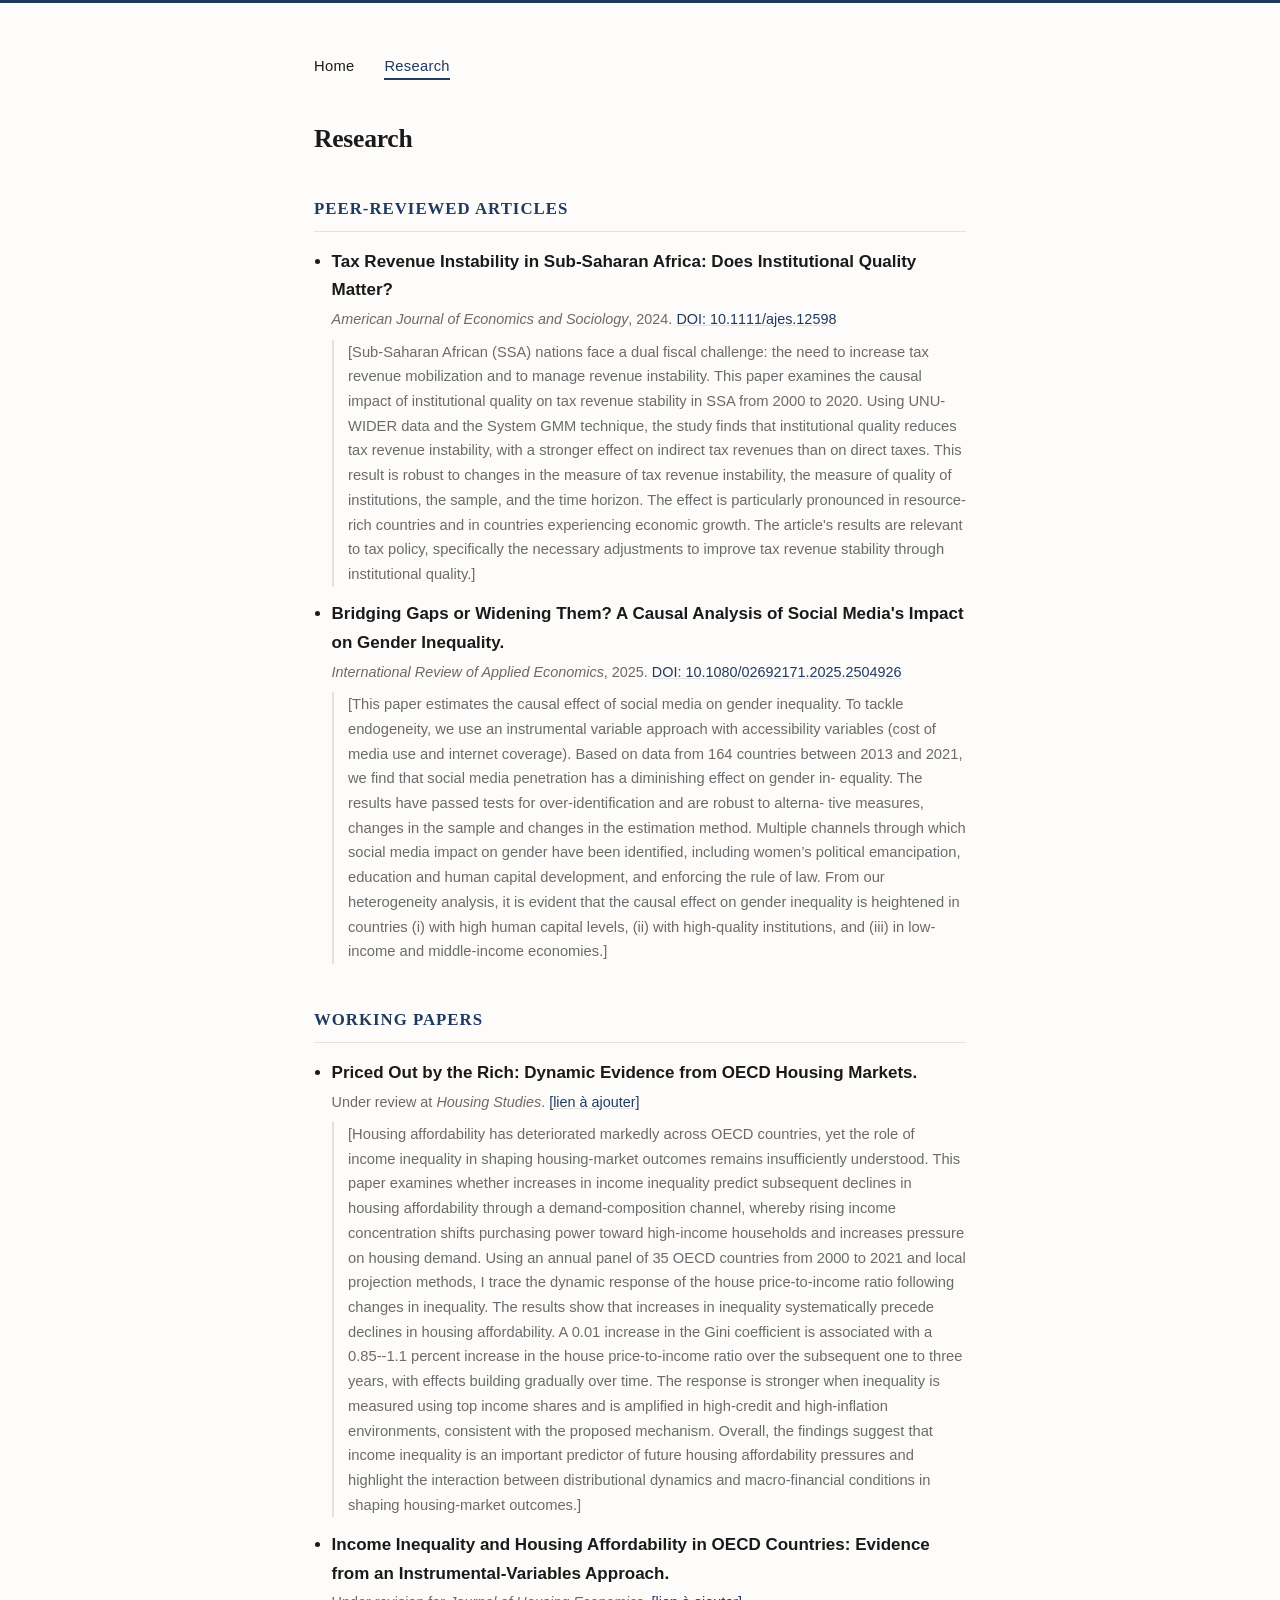
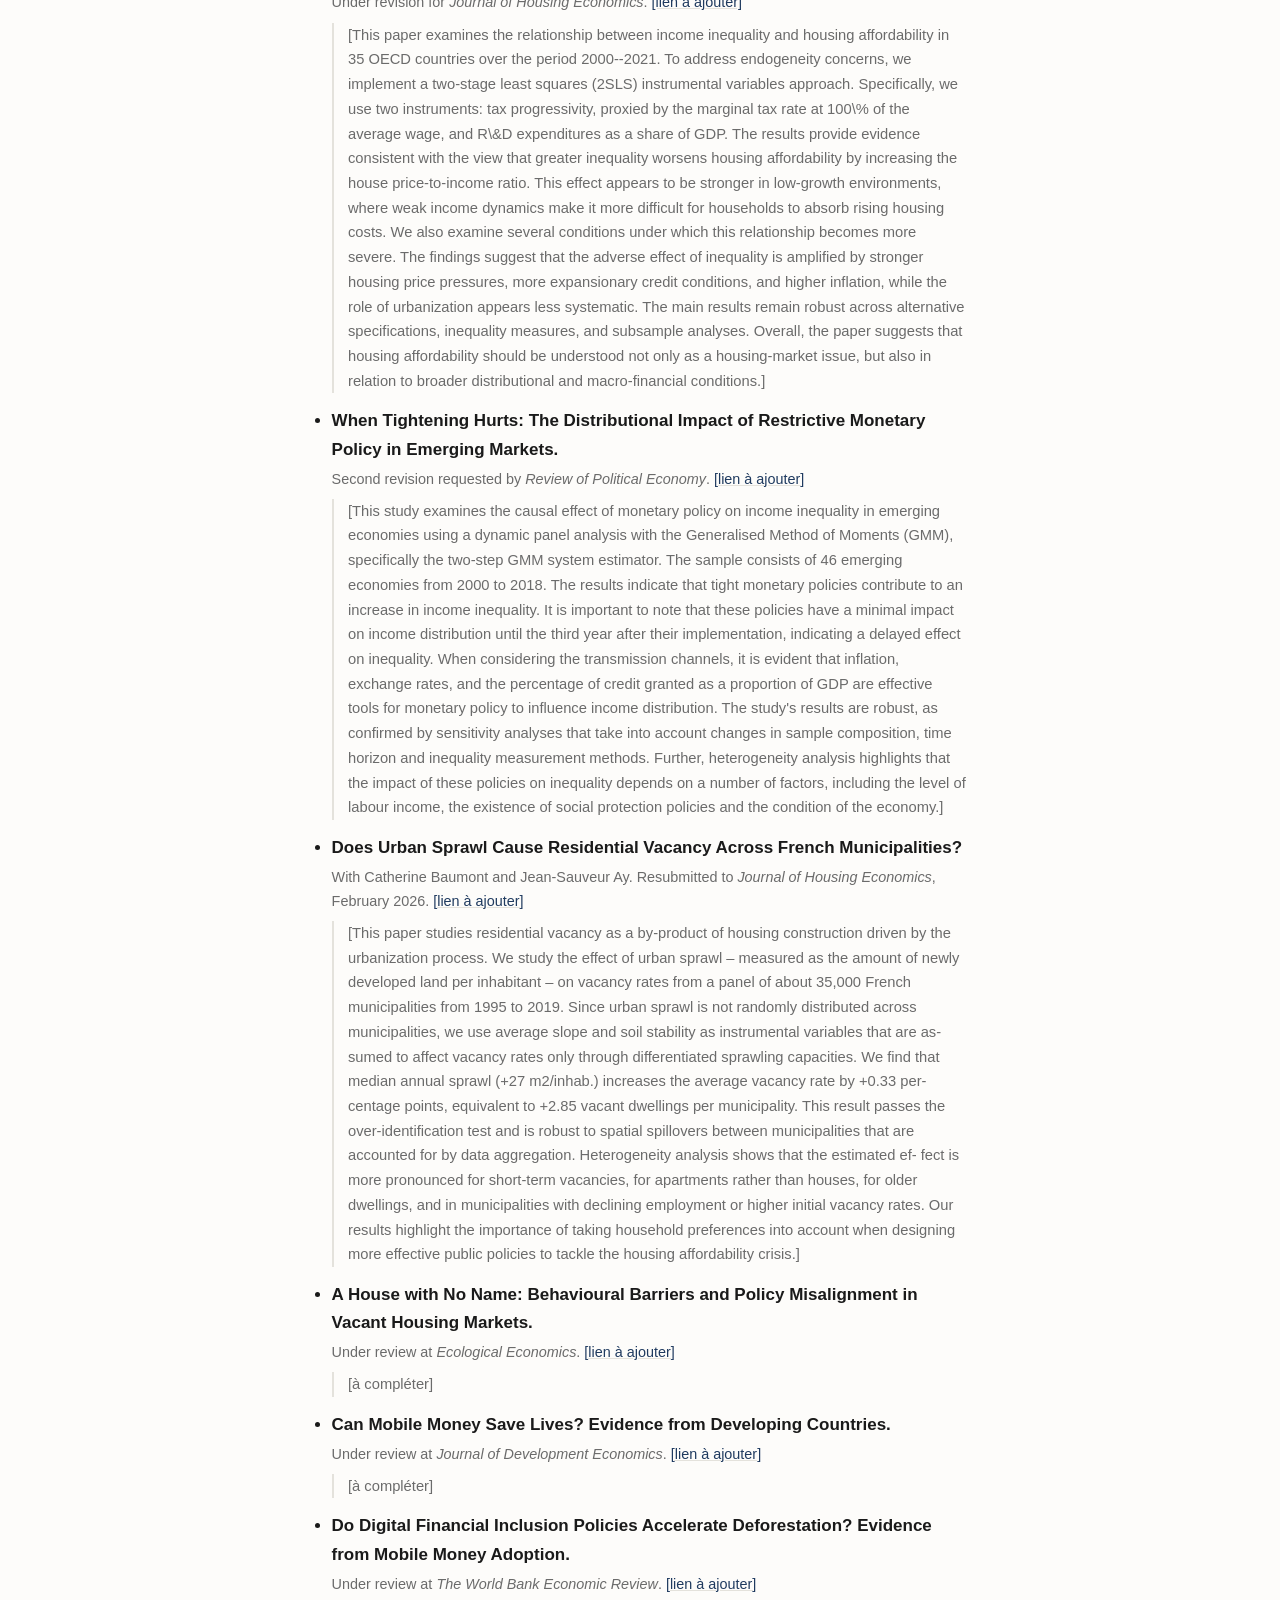
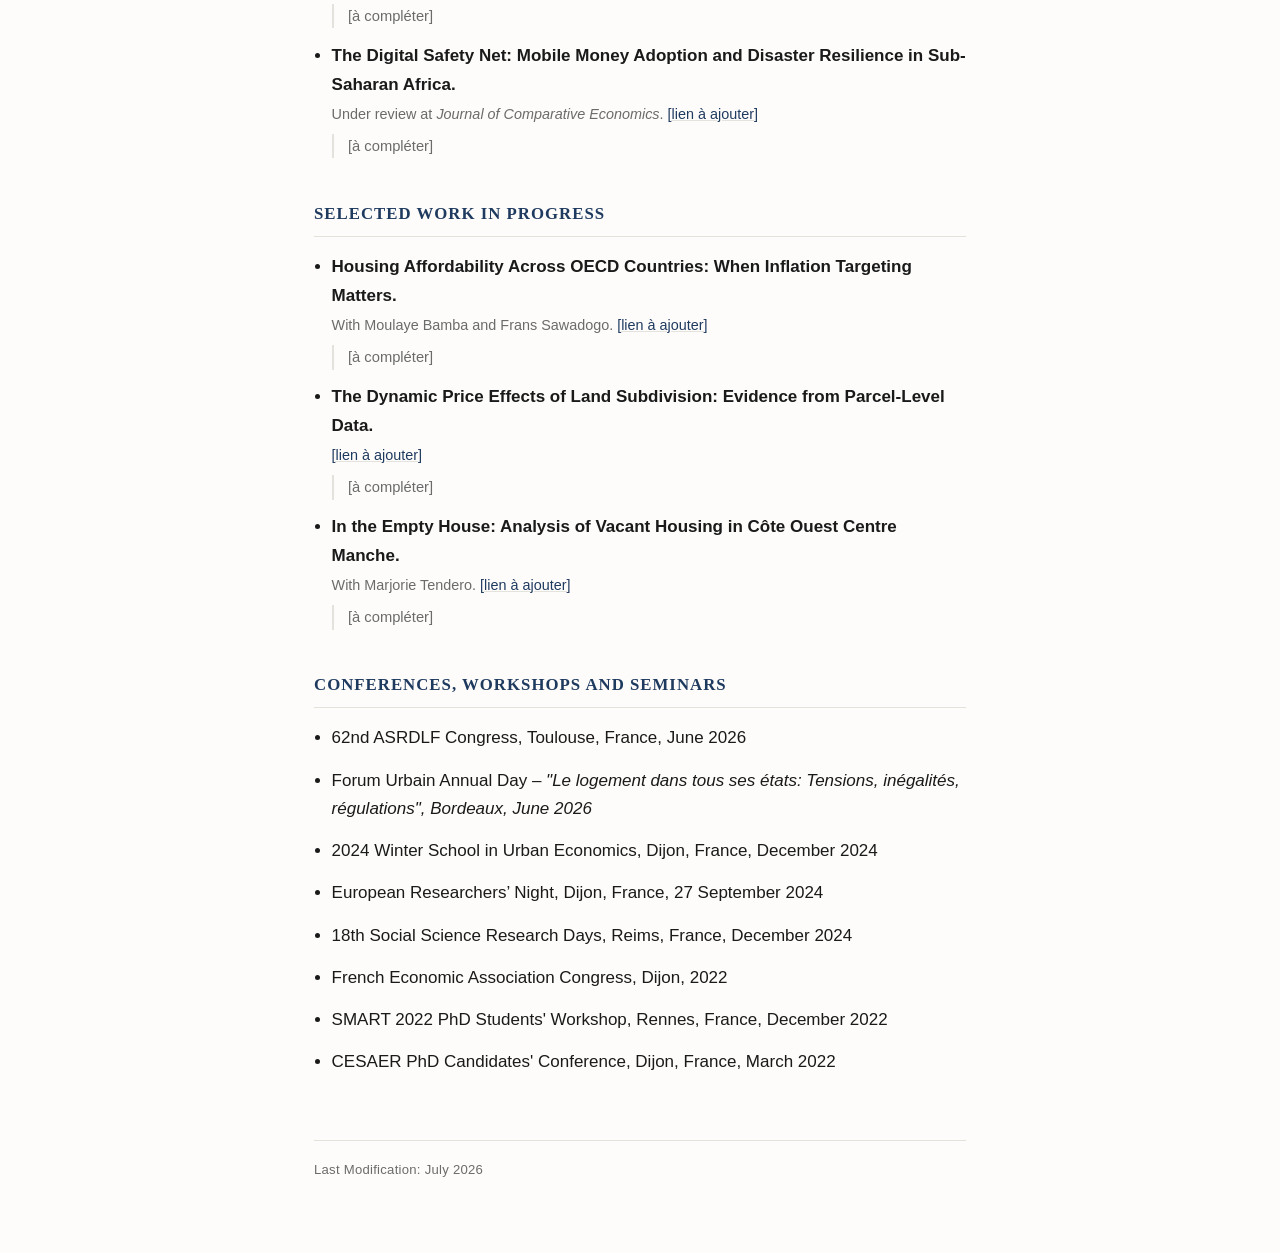
==== research.html @ dc5d6cda "Update research.html" ====
<!DOCTYPE html>
<html lang="en">
<head>
<meta charset="UTF-8">
<meta name="viewport" content="width=device-width, initial-scale=1.0">
<title>Research — Mahamoudou ZORE</title>
<link rel="stylesheet" href="styles.css">
</head>
<body>
<div class="wrap">

  <nav>
    <a href="index.html">Home</a>
    <a href="research.html" class="active">Research</a>
  </nav>

  <h1 style="font-size:1.6rem;">Research</h1>

  <h2>Peer-reviewed articles</h2>
  <ul>
    <li>
      <span class="entry-title">Tax Revenue Instability in Sub-Saharan Africa: Does Institutional Quality Matter?</span><br>
      <span class="entry-meta"><em>American Journal of Economics and Sociology</em>, 2024. <a href="https://doi.org/10.1111/ajes.12598">DOI: 10.1111/ajes.12598</a></span>
      <p class="abstract">[Sub-Saharan African (SSA) nations face a dual fiscal challenge: the need to increase tax revenue mobilization and to manage revenue instability. This paper examines the causal impact of institutional quality on tax revenue stability in SSA from 2000 to 2020. Using UNU-WIDER data and the System GMM technique, the study finds that institutional quality reduces tax revenue instability, with a stronger effect on indirect tax revenues than on direct taxes. This result is robust to changes in the measure of tax revenue instability, the measure of quality of institutions, the sample, and the time horizon. The effect is particularly pronounced in resource-rich countries and in countries experiencing economic growth. The article's results are relevant to tax policy, specifically the necessary adjustments to improve tax revenue stability through institutional quality.]</p>
    </li>
    <li>
      <span class="entry-title">Bridging Gaps or Widening Them? A Causal Analysis of Social Media's Impact on Gender Inequality.</span><br>
      <span class="entry-meta"><em>International Review of Applied Economics</em>, 2025. <a href="https://doi.org/10.1080/02692171.2025.2504926">DOI: 10.1080/02692171.2025.2504926</a></span>
      <p class="abstract">[This paper estimates the causal effect of social media on gender inequality. To tackle endogeneity, we use an instrumental variable approach with accessibility variables (cost of media use and internet coverage). Based on data from 164 countries between 2013 and 2021, we find that social media penetration has a diminishing effect on gender in- equality. The results have passed tests for over-identification and are robust to alterna- tive measures, changes in the sample and changes in the estimation method. Multiple channels through which social media impact on gender have been identified, including women’s political emancipation, education and human capital development, and enforcing the rule of law. From our heterogeneity analysis, it is evident that the causal effect on gender inequality is heightened in countries (i) with high human capital levels, (ii) with high-quality institutions, and (iii) in low-income and middle-income economies.]</p>
    </li>
  </ul>

  <h2>Working papers</h2>
  <ul>
    <li>
      <span class="entry-title">Priced Out by the Rich: Dynamic Evidence from OECD Housing Markets.</span>
      <span class="entry-meta">Under review at <em>Housing Studies</em>. <a href="#">[lien à ajouter]</a></span>
      <p class="abstract">[Housing affordability has deteriorated markedly across OECD countries, yet the role of income inequality in shaping housing-market outcomes remains insufficiently understood. This paper examines whether increases in income inequality predict subsequent declines in housing affordability through a demand-composition channel, whereby rising income concentration shifts purchasing power toward high-income households and increases pressure on housing demand. Using an annual panel of 35 OECD countries from 2000 to 2021 and local projection methods, I trace the dynamic response of the house price-to-income ratio following changes in inequality.
The results show that increases in inequality systematically precede declines in housing affordability. A 0.01 increase in the Gini coefficient is associated with a 0.85--1.1 percent increase in the house price-to-income ratio over the subsequent one to three years, with effects building gradually over time. The response is stronger when inequality is measured using top income shares and is amplified in high-credit and high-inflation environments, consistent with the proposed mechanism.
Overall, the findings suggest that income inequality is an important predictor of future housing affordability pressures and highlight the interaction between distributional dynamics and macro-financial conditions in shaping housing-market outcomes.]</p>
    </li>
    <li>
      <span class="entry-title">Income Inequality and Housing Affordability in OECD Countries: Evidence from an Instrumental-Variables Approach.</span>
      <span class="entry-meta">Under revision for <em>Journal of Housing Economics</em>. <a href="#">[lien à ajouter]</a></span>
      <p class="abstract">[This paper examines the relationship between income inequality and housing affordability in 35 OECD countries over the period 2000--2021. To address endogeneity concerns, we implement a two-stage least squares (2SLS) instrumental variables approach. Specifically, we use two instruments: tax progressivity, proxied by the marginal tax rate at 100\% of the average wage, and R\&D expenditures as a share of GDP. The results provide evidence consistent with the view that greater inequality worsens housing affordability by increasing the house price-to-income ratio. This effect appears to be stronger in low-growth environments, where weak income dynamics make it more difficult for households to absorb rising housing costs. We also examine several conditions under which this relationship becomes more severe. The findings suggest that the adverse effect of inequality is amplified by stronger housing price pressures, more expansionary credit conditions, and higher inflation, while the role of urbanization appears less systematic. The main results remain robust across alternative specifications, inequality measures, and subsample analyses. Overall, the paper suggests that housing affordability should be understood not only as a housing-market issue, but also in relation to broader distributional and macro-financial conditions.]</p>
    </li>
    <li>
      <span class="entry-title">When Tightening Hurts: The Distributional Impact of Restrictive Monetary Policy in Emerging Markets.</span>
      <span class="entry-meta">Second revision requested by <em>Review of Political Economy</em>. <a href="#">[lien à ajouter]</a></span>
      <p class="abstract">[This study examines the causal effect of monetary policy on income inequality in emerging economies using a dynamic panel analysis with the Generalised Method of Moments (GMM), specifically the two-step GMM system estimator. The sample consists of 46 emerging economies from 2000 to 2018. The results indicate that tight monetary policies contribute to an increase in income inequality. It is important to note that these policies have a minimal impact on income distribution until the third year after their implementation, indicating a delayed effect on inequality. When considering the transmission channels, it is evident that inflation, exchange rates, and the percentage of credit granted as a proportion of GDP are effective tools for monetary policy to influence income distribution. The study's results are robust, as confirmed by sensitivity analyses that take into account changes in sample composition, time horizon and inequality measurement methods. Further, heterogeneity analysis highlights that the impact of these policies on inequality depends on a number of factors, including the level of labour income, the existence of social protection policies and the condition of the economy.]</p>
    </li>
    <li>
      <span class="entry-title">Does Urban Sprawl Cause Residential Vacancy Across French Municipalities?</span>
      <span class="entry-meta">With Catherine Baumont and Jean-Sauveur Ay. Resubmitted to <em>Journal of Housing Economics</em>, February 2026. <a href="#">[lien à ajouter]</a></span>
      <p class="abstract">[This paper studies residential vacancy as a by-product of housing construction driven by
the urbanization process. We study the effect of urban sprawl – measured as the amount of
newly developed land per inhabitant – on vacancy rates from a panel of about 35,000 French
municipalities from 1995 to 2019. Since urban sprawl is not randomly distributed across
municipalities, we use average slope and soil stability as instrumental variables that are as-
sumed to affect vacancy rates only through differentiated sprawling capacities. We find that
median annual sprawl (+27 m2/inhab.) increases the average vacancy rate by +0.33 per-
centage points, equivalent to +2.85 vacant dwellings per municipality. This result passes
the over-identification test and is robust to spatial spillovers between municipalities that
are accounted for by data aggregation. Heterogeneity analysis shows that the estimated ef-
fect is more pronounced for short-term vacancies, for apartments rather than houses, for
older dwellings, and in municipalities with declining employment or higher initial vacancy
rates. Our results highlight the importance of taking household preferences into account
when designing more effective public policies to tackle the housing affordability crisis.]</p>
    </li>
    <li>
      <span class="entry-title">A House with No Name: Behavioural Barriers and Policy Misalignment in Vacant Housing Markets.</span>
      <span class="entry-meta">Under review at <em>Ecological Economics</em>. <a href="#">[lien à ajouter]</a></span>
      <p class="abstract">[à compléter]</p>
    </li>
    <li>
      <span class="entry-title">Can Mobile Money Save Lives? Evidence from Developing Countries.</span>
      <span class="entry-meta">Under review at <em>Journal of Development Economics</em>. <a href="#">[lien à ajouter]</a></span>
      <p class="abstract">[à compléter]</p>
    </li>
    <li>
      <span class="entry-title">Do Digital Financial Inclusion Policies Accelerate Deforestation? Evidence from Mobile Money Adoption.</span>
      <span class="entry-meta">Under review at <em>The World Bank Economic Review</em>. <a href="#">[lien à ajouter]</a></span>
      <p class="abstract">[à compléter]</p>
    </li>
    <li>
      <span class="entry-title">The Digital Safety Net: Mobile Money Adoption and Disaster Resilience in Sub-Saharan Africa.</span>
      <span class="entry-meta">Under review at <em>Journal of Comparative Economics</em>. <a href="#">[lien à ajouter]</a></span>
      <p class="abstract">[à compléter]</p>
    </li>
  </ul>

  <h2>Selected work in progress</h2>
  <ul>
    <li>
      <span class="entry-title">Housing Affordability Across OECD Countries: When Inflation Targeting Matters.</span>
      <span class="entry-meta">With Moulaye Bamba and Frans Sawadogo. <a href="#">[lien à ajouter]</a></span>
      <p class="abstract">[à compléter]</p>
    </li>
    <li>
      <span class="entry-title">The Dynamic Price Effects of Land Subdivision: Evidence from Parcel-Level Data.</span>
      <span class="entry-meta"><a href="#">[lien à ajouter]</a></span>
      <p class="abstract">[à compléter]</p>
    </li>
    <li>
      <span class="entry-title">In the Empty House: Analysis of Vacant Housing in Côte Ouest Centre Manche.</span>
      <span class="entry-meta">With Marjorie Tendero. <a href="#">[lien à ajouter]</a></span>
      <p class="abstract">[à compléter]</p>
    </li>
  </ul>

  <h2>Conferences, Workshops and Seminars</h2>
  <ul>
    <li>62nd ASRDLF Congress, Toulouse, France, June 2026</li>
    <li>Forum Urbain Annual Day – <em>"Le logement dans tous ses états: Tensions, inégalités, régulations", Bordeaux, June 2026</em></li>
    <li>2024 Winter School in Urban Economics, Dijon, France, December 2024</li>
 <li>European Researchers’ Night, Dijon, France, 27 September 2024</li>
    <li>18th Social Science Research Days, Reims, France, December 2024</li>
    <li>French Economic Association Congress, Dijon, 2022</li>
    <li>SMART 2022 PhD Students' Workshop, Rennes, France, December 2022</li>
    <li>CESAER PhD Candidates' Conference, Dijon, France, March 2022</li>
  </ul>

  <footer>Last Modification: July 2026</footer>

</div>
</body>
</html>
---- styles.css ----
:root {
  --ink: #1a1a1a;
  --muted: #6b6b6b;
  --accent: #1f3a5f;
  --accent-soft: #4a6a8f;
  --rule: #e4e2dc;
  --bg: #fdfcfa;
  --max: 700px;
}

* { box-sizing: border-box; }

html { -webkit-text-size-adjust: 100%; }

body {
  margin: 0;
  background: var(--bg);
  color: var(--ink);
  font-family: "Source Sans Pro", -apple-system, "Segoe UI", Helvetica, Arial, sans-serif;
  font-size: 17px;
  line-height: 1.68;
  border-top: 3px solid var(--accent);
}

.wrap {
  max-width: var(--max);
  margin: 0 auto;
  padding: 3.2rem 1.5rem 4.5rem;
}

h1, h2 {
  font-family: "Iowan Old Style", "Palatino Linotype", Palatino, Georgia, serif;
  font-weight: 600;
  letter-spacing: -0.01em;
  color: var(--ink);
}

h1 {
  font-size: 2.05rem;
  margin: 0 0 0.2rem;
  line-height: 1.15;
}

h2 {
  font-size: 1.05rem;
  text-transform: uppercase;
  letter-spacing: 0.06em;
  margin: 2.6rem 0 1rem;
  color: var(--accent);
  border-bottom: 1px solid var(--rule);
  padding-bottom: 0.5rem;
  font-weight: 600;
}

.role {
  color: var(--muted);
  margin: 0 0 1.7rem;
  font-size: 1.02rem;
  font-style: italic;
}

nav {
  margin-bottom: 2.8rem;
  font-size: 0.92rem;
  letter-spacing: 0.02em;
}

nav a {
  color: var(--ink);
  text-decoration: none;
  margin-right: 1.6rem;
  padding-bottom: 4px;
  border-bottom: 2px solid transparent;
  transition: border-color 0.15s ease, color 0.15s ease;
}

nav a:hover { color: var(--accent); }

nav a.active {
  border-bottom-color: var(--accent);
  color: var(--accent);
}

.profile-row {
  display: flex;
  gap: 1.9rem;
  align-items: flex-start;
  margin-bottom: 1.8rem;
  flex-wrap: wrap;
}

.profile-row img {
  width: 124px;
  height: 124px;
  object-fit: cover;
  border-radius: 4px;
  flex-shrink: 0;
  box-shadow: 0 1px 2px rgba(0,0,0,0.08);
}

.links {
  margin: 0.7rem 0 0;
  font-size: 0.93rem;
}

.links a {
  color: var(--accent);
  text-decoration: none;
  margin-right: 1.1rem;
  border-bottom: 1px solid transparent;
  transition: border-color 0.15s ease;
}

.links a:hover {
  border-bottom-color: var(--accent-soft);
}

p { margin: 1rem 0; }

ul { padding-left: 1.1rem; margin: 0.9rem 0; }
li { margin-bottom: 0.85rem; }

a {
  color: var(--accent);
  text-decoration-color: var(--rule);
}

a:hover { text-decoration-color: var(--accent); }

.entry-title { font-weight: 600; }

.entry-meta {
  color: var(--muted);
  font-size: 0.9rem;
  display: block;
  margin-top: 0.15rem;
}

.abstract {
  color: var(--muted);
  font-size: 0.92rem;
  margin: 0.5rem 0 0;
  padding-left: 0.9rem;
  border-left: 2px solid var(--rule);
}

footer {
  margin-top: 4rem;
  padding-top: 1.1rem;
  border-top: 1px solid var(--rule);
  color: var(--muted);
  font-size: 0.82rem;
  letter-spacing: 0.02em;
}

@media (max-width: 480px) {
  .profile-row { flex-direction: column; }
  h1 { font-size: 1.7rem; }
}
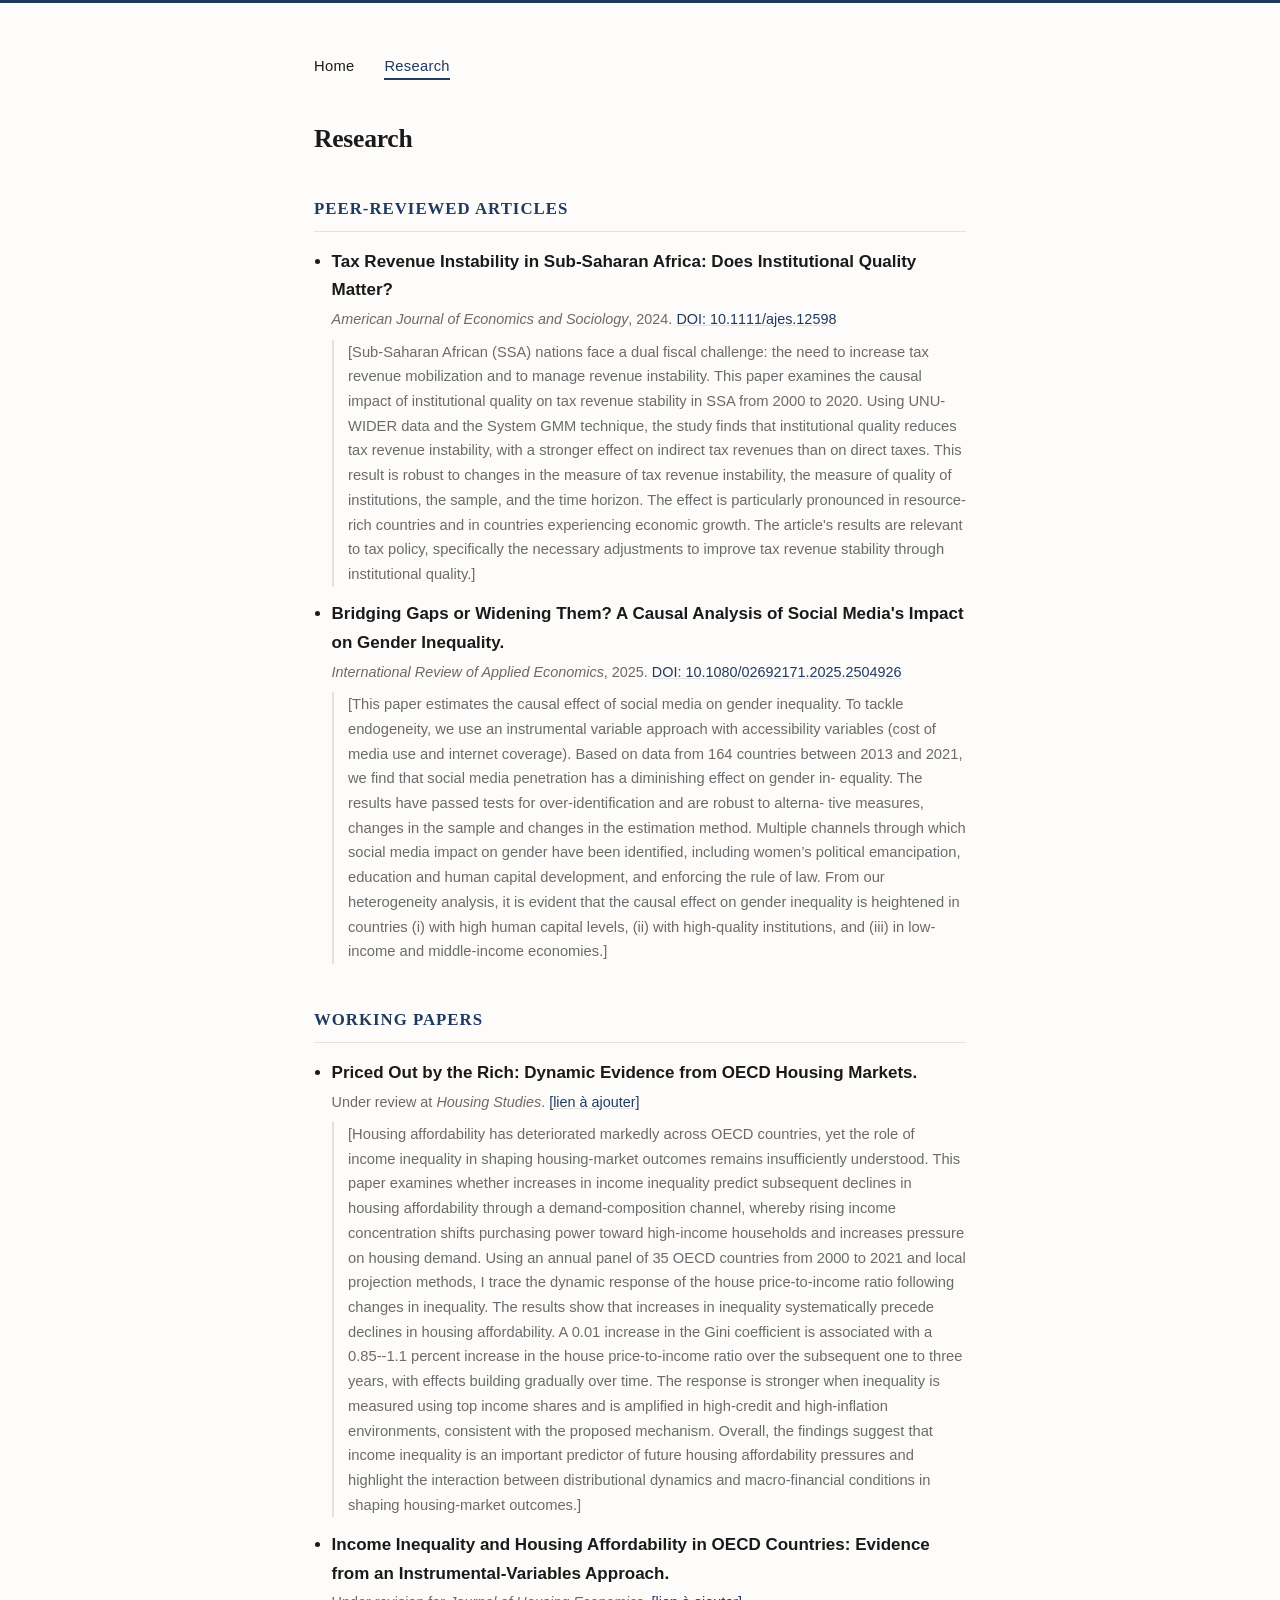
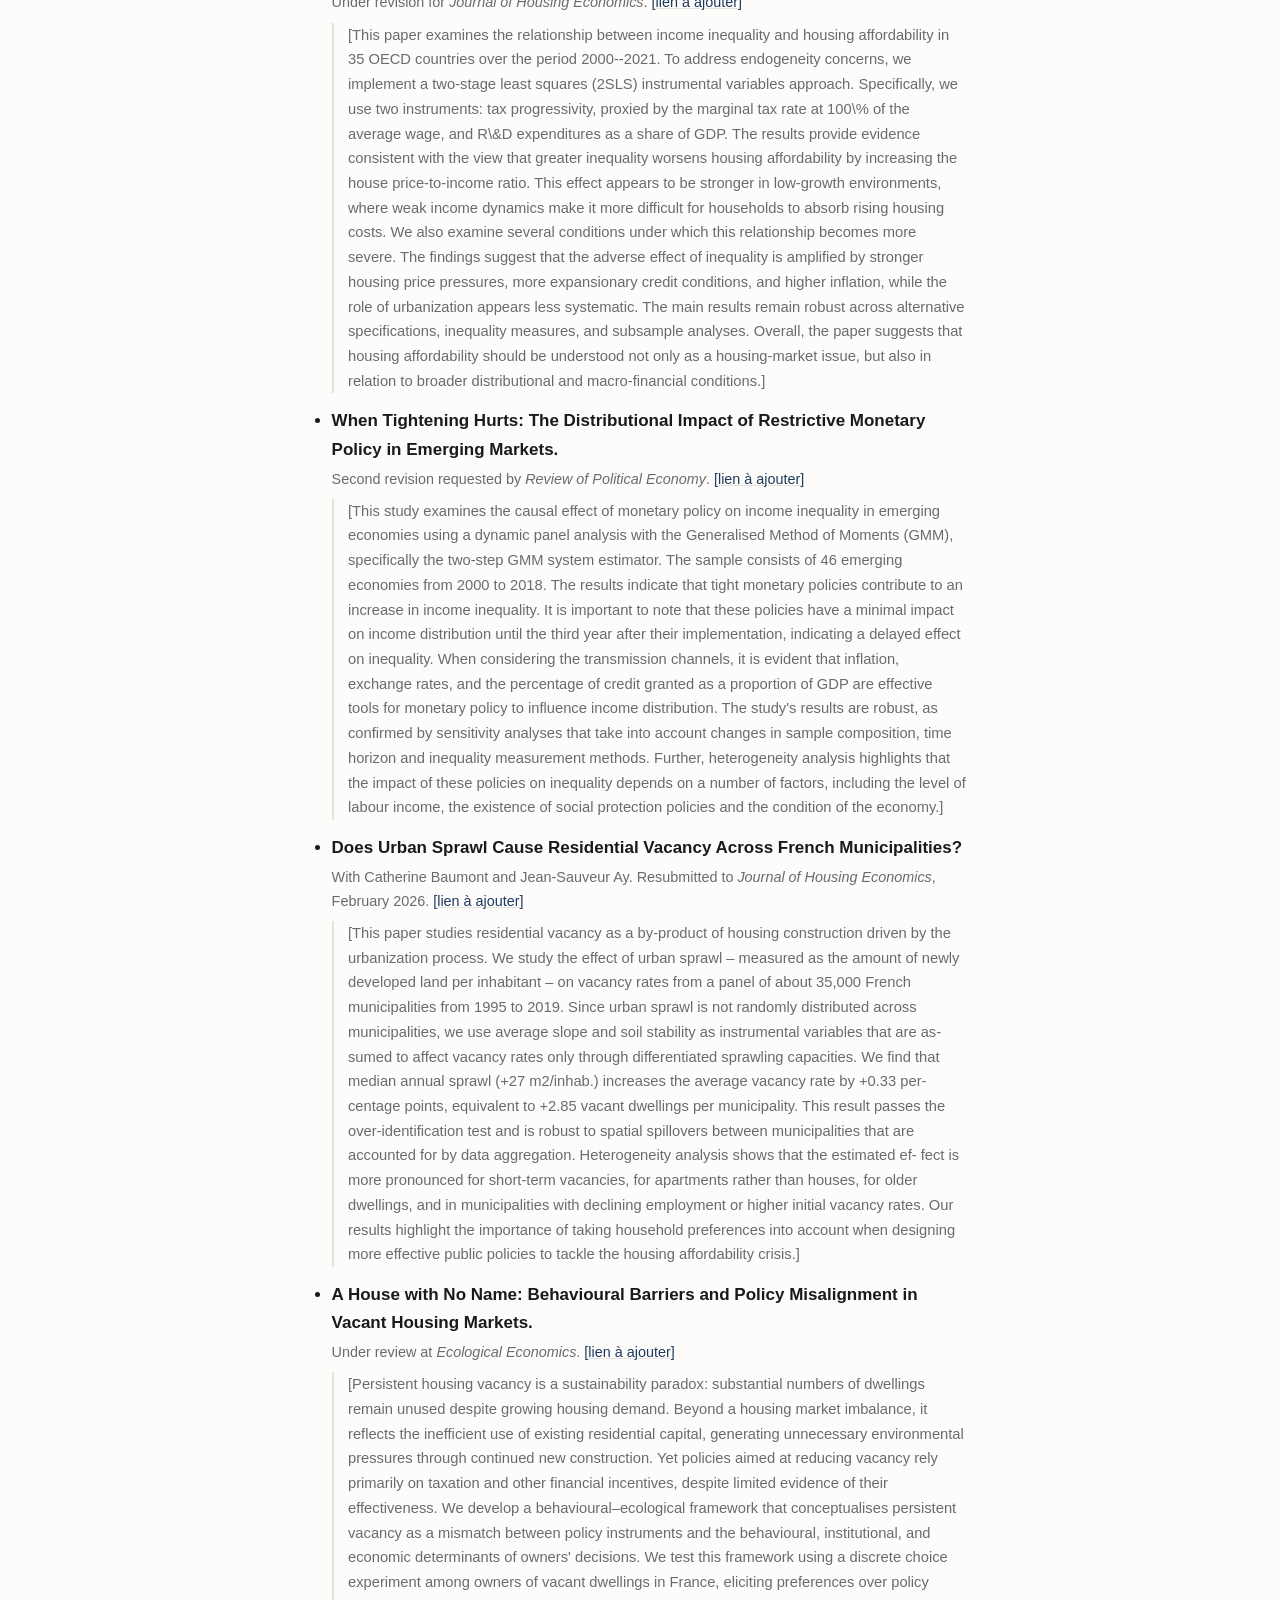
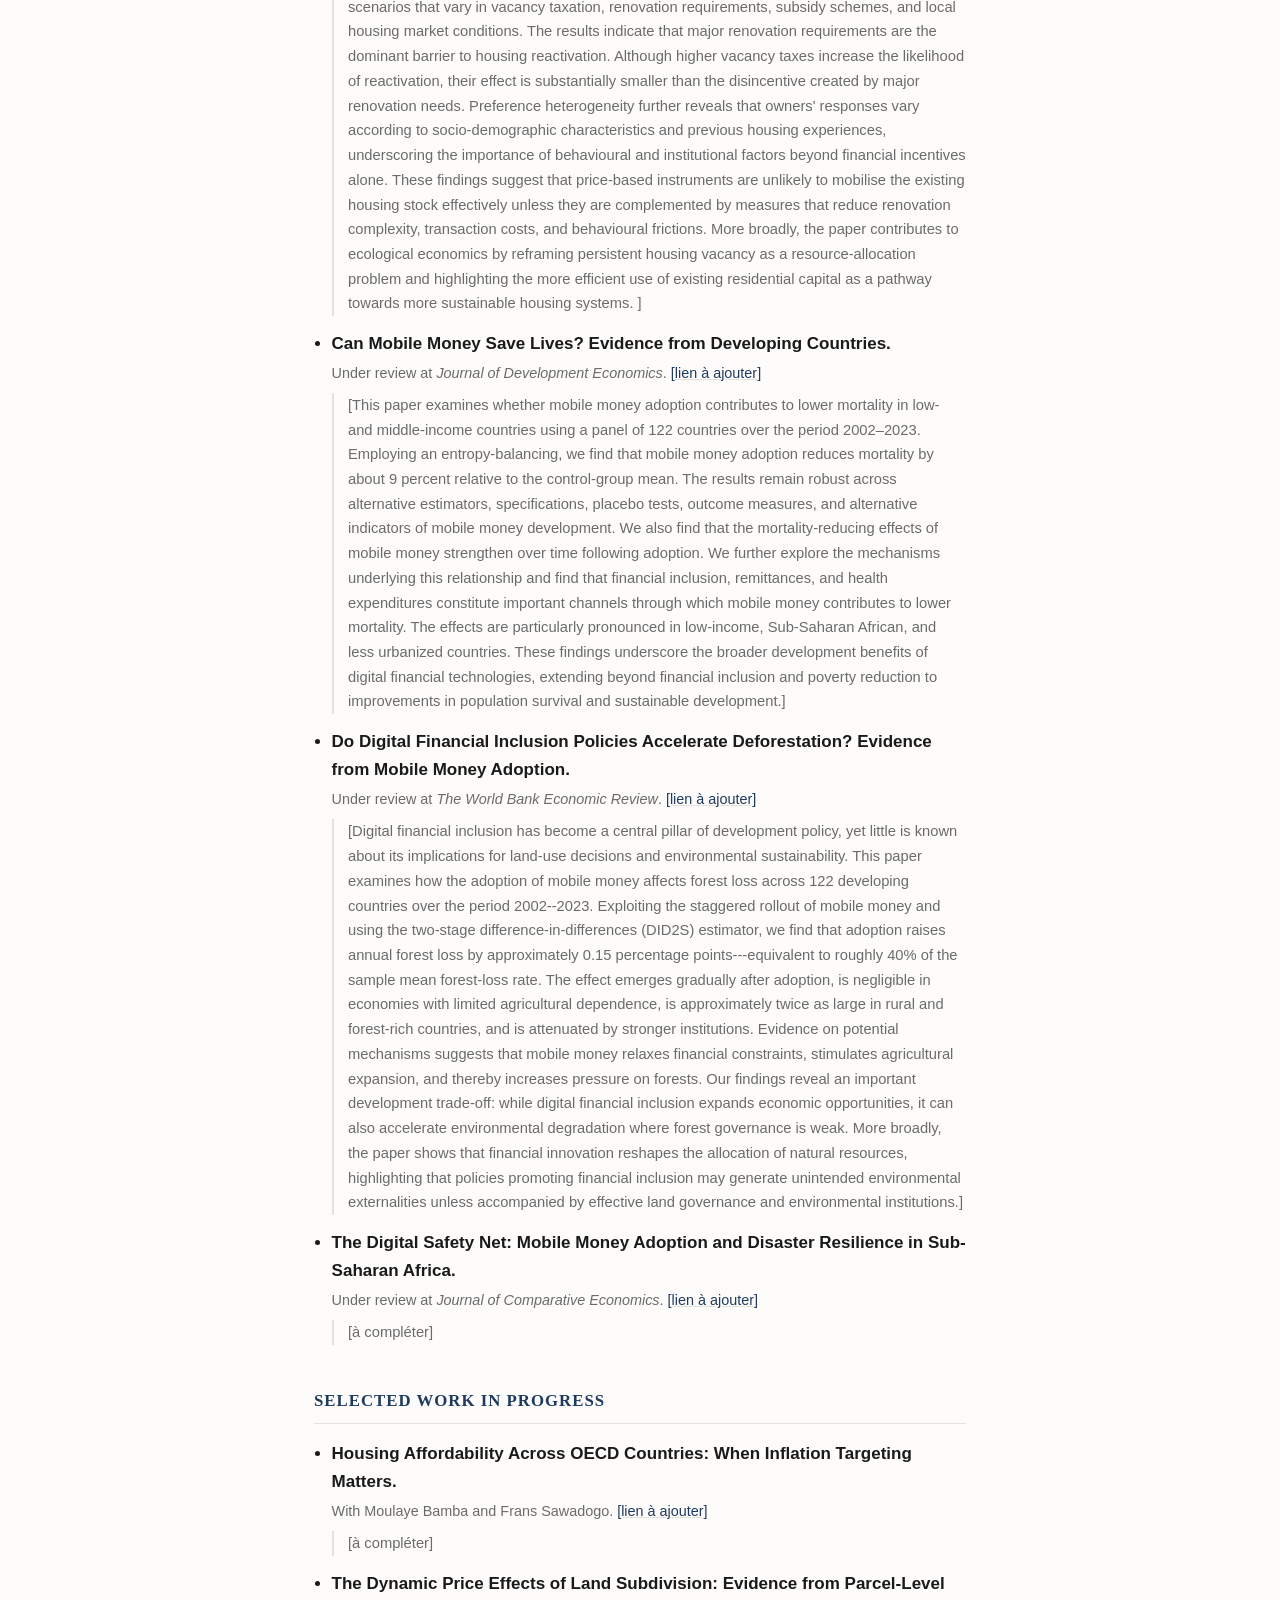
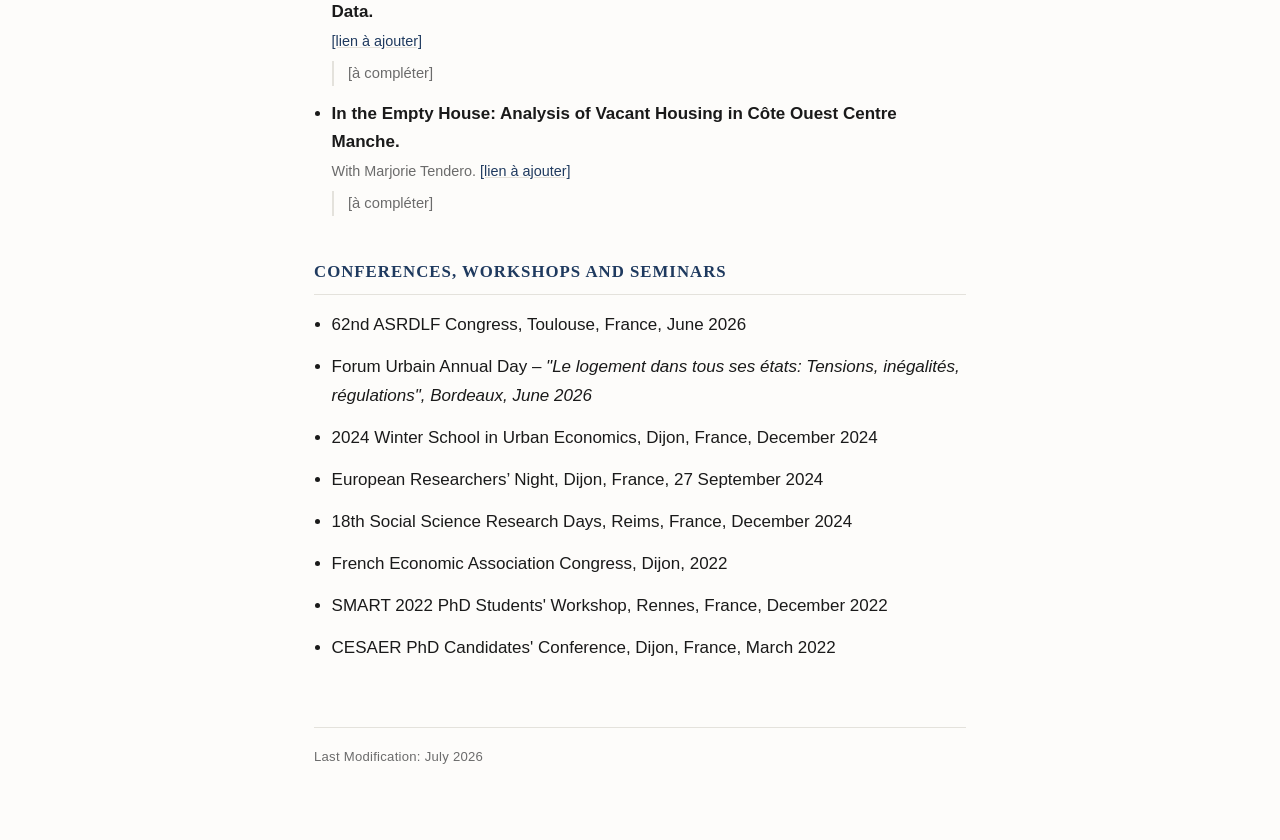
==== commit 5e3ec52b: "Update research.html" ====
--- a/research.html
+++ b/research.html
@@ -70,17 +70,21 @@
     <li>
       <span class="entry-title">A House with No Name: Behavioural Barriers and Policy Misalignment in Vacant Housing Markets.</span>
       <span class="entry-meta">Under review at <em>Ecological Economics</em>. <a href="#">[lien à ajouter]</a></span>
-      <p class="abstract">[à compléter]</p>
+      <p class="abstract">[Persistent housing vacancy is a sustainability paradox: substantial numbers of dwellings remain unused despite growing housing demand. Beyond a housing market imbalance, it reflects the inefficient use of existing residential capital, generating unnecessary environmental pressures through continued new construction. Yet policies aimed at reducing vacancy rely primarily on taxation and other financial incentives, despite limited evidence of their effectiveness.
+We develop a behavioural–ecological framework that conceptualises persistent vacancy as a mismatch between policy instruments and the behavioural, institutional, and economic determinants of owners' decisions. We test this framework using a discrete choice experiment among owners of vacant dwellings in France, eliciting preferences over policy scenarios that vary in vacancy taxation, renovation requirements, subsidy schemes, and local housing market conditions.
+The results indicate that major renovation requirements are the dominant barrier to housing reactivation.  Although higher vacancy taxes increase the likelihood of reactivation, their effect is substantially smaller than the disincentive created by major renovation needs. Preference heterogeneity further reveals that owners' responses vary according to socio-demographic characteristics and previous housing experiences, underscoring the importance of behavioural and institutional factors beyond financial incentives alone.
+These findings suggest that price-based instruments are unlikely to mobilise the existing housing stock effectively unless they are complemented by measures that reduce renovation complexity, transaction costs, and behavioural frictions. More broadly, the paper contributes to ecological economics by reframing persistent housing vacancy as a resource-allocation problem and highlighting the more efficient use of existing residential capital as a pathway towards more sustainable housing systems.
+]</p>
     </li>
     <li>
       <span class="entry-title">Can Mobile Money Save Lives? Evidence from Developing Countries.</span>
       <span class="entry-meta">Under review at <em>Journal of Development Economics</em>. <a href="#">[lien à ajouter]</a></span>
-      <p class="abstract">[à compléter]</p>
+      <p class="abstract">[This paper examines whether mobile money adoption contributes to lower mortality in low- and middle-income countries using a panel of 122 countries over the period 2002–2023. Employing an entropy-balancing, we find that mobile money adoption reduces mortality by about 9 percent relative to the control-group mean. The results remain robust across alternative estimators, specifications, placebo tests, outcome measures, and alternative indicators of mobile money development. We also find that the mortality-reducing effects of mobile money strengthen over time following adoption. We further explore the mechanisms underlying this relationship and find that financial inclusion, remittances, and health expenditures constitute important channels through which mobile money contributes to lower mortality. The effects are particularly pronounced in low-income, Sub-Saharan African, and less urbanized countries. These findings underscore the broader development benefits of digital financial technologies, extending beyond financial inclusion and poverty reduction to improvements in population survival and sustainable development.]</p>
     </li>
     <li>
       <span class="entry-title">Do Digital Financial Inclusion Policies Accelerate Deforestation? Evidence from Mobile Money Adoption.</span>
       <span class="entry-meta">Under review at <em>The World Bank Economic Review</em>. <a href="#">[lien à ajouter]</a></span>
-      <p class="abstract">[à compléter]</p>
+      <p class="abstract">[Digital financial inclusion has become a central pillar of development policy, yet little is known about its implications for land-use decisions and environmental sustainability. This paper examines how the adoption of mobile money affects forest loss across 122 developing countries over the period 2002--2023. Exploiting the staggered rollout of mobile money and using the two-stage difference-in-differences (DID2S) estimator, we find that adoption raises annual forest loss by approximately 0.15 percentage points---equivalent to roughly 40% of the sample mean forest-loss rate. The effect emerges gradually after adoption, is negligible in economies with limited agricultural dependence, is approximately twice as large in rural and forest-rich countries, and is attenuated by stronger institutions.  Evidence on potential mechanisms suggests that mobile money relaxes financial constraints, stimulates agricultural expansion, and thereby increases pressure on forests. Our findings reveal an important development trade-off: while digital financial inclusion expands economic opportunities, it can also accelerate environmental degradation where forest governance is weak. More broadly, the paper shows that financial innovation reshapes the allocation of natural resources, highlighting that policies promoting financial inclusion may generate unintended environmental externalities unless accompanied by effective land governance and environmental institutions.]</p>
     </li>
     <li>
       <span class="entry-title">The Digital Safety Net: Mobile Money Adoption and Disaster Resilience in Sub-Saharan Africa.</span>
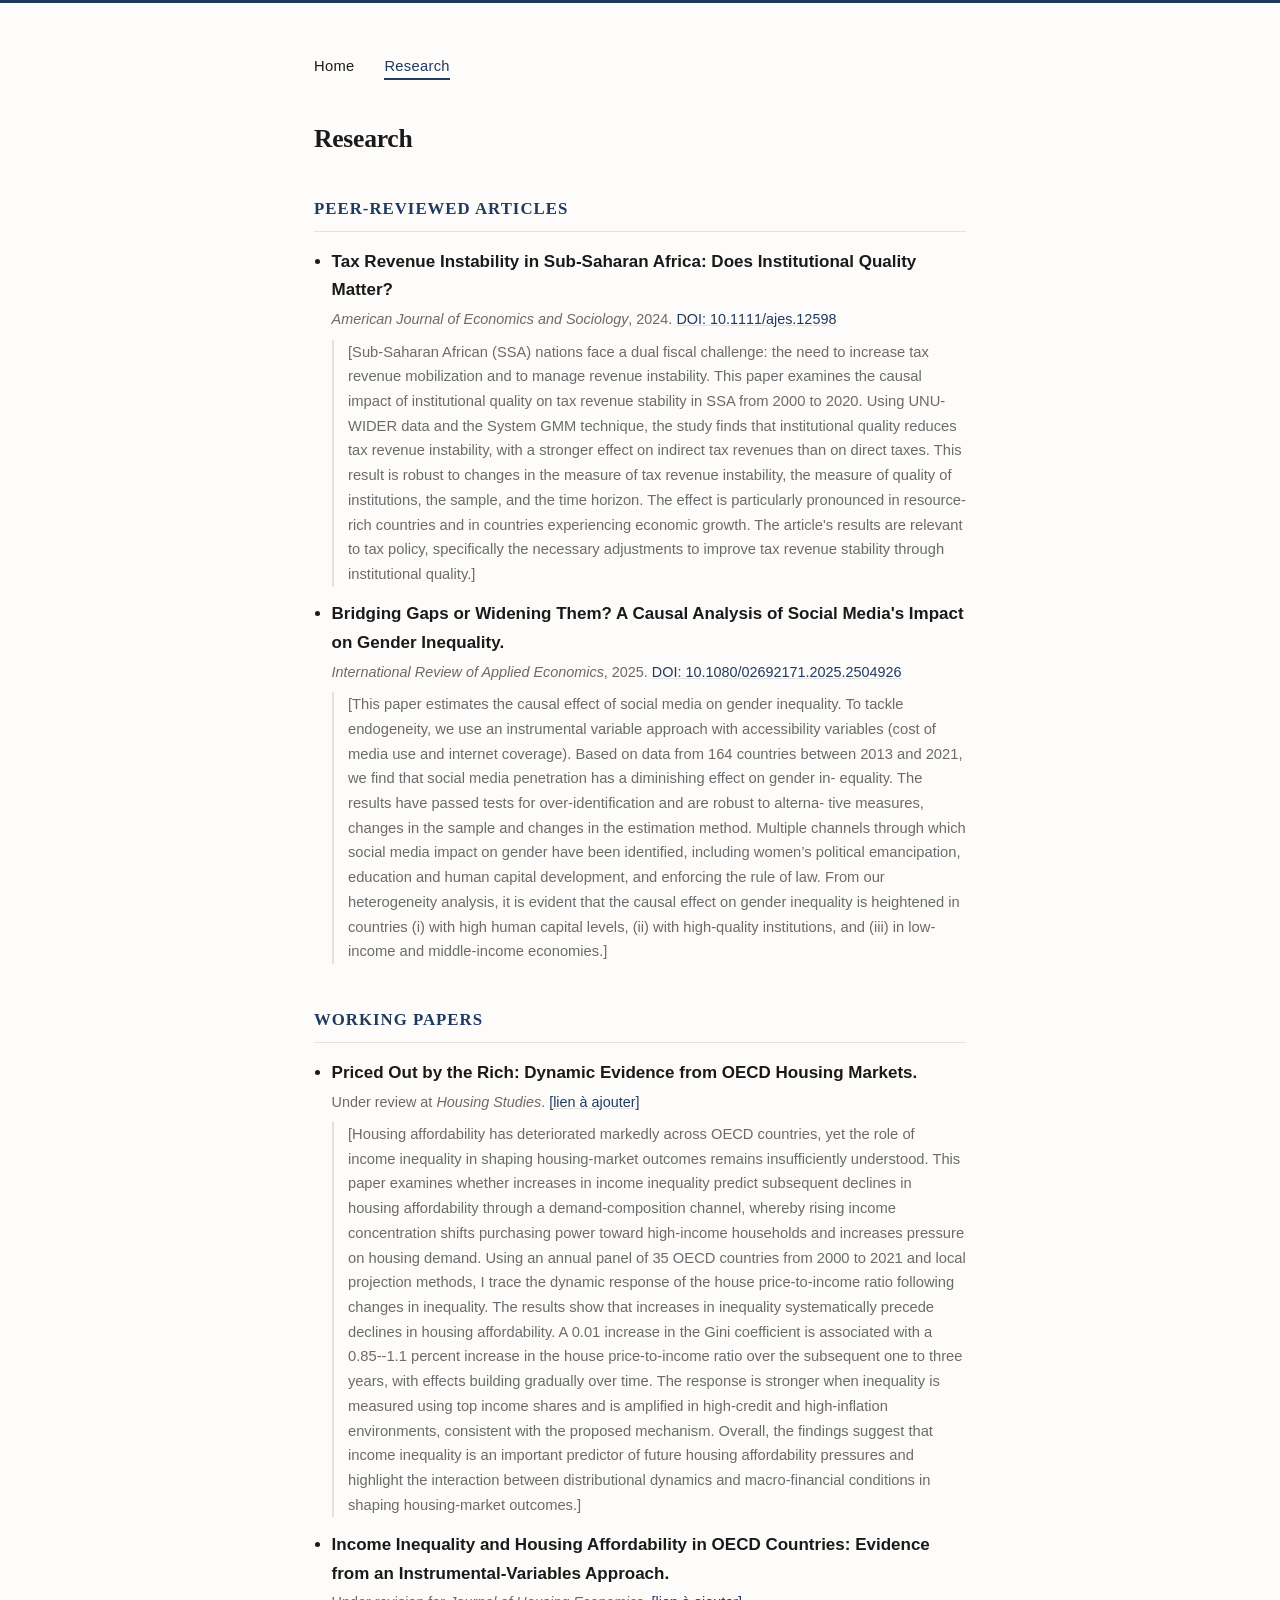
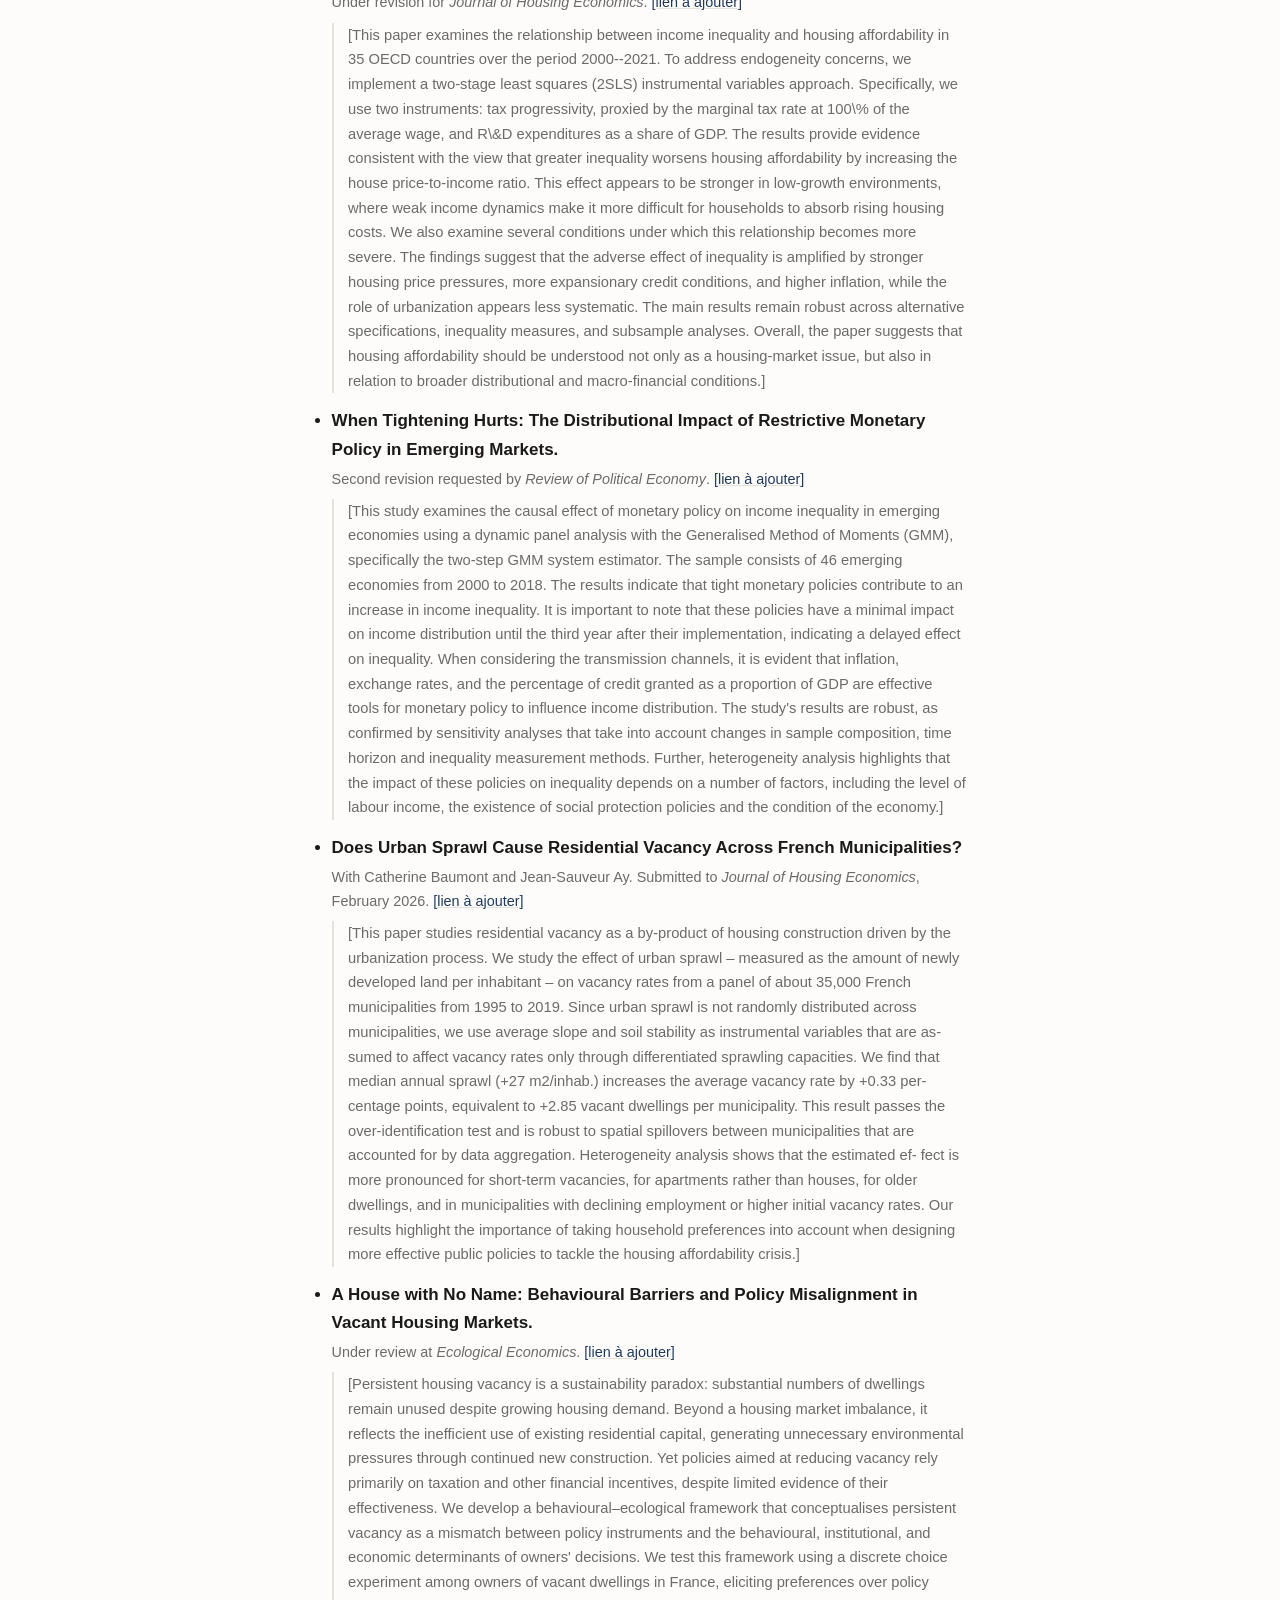
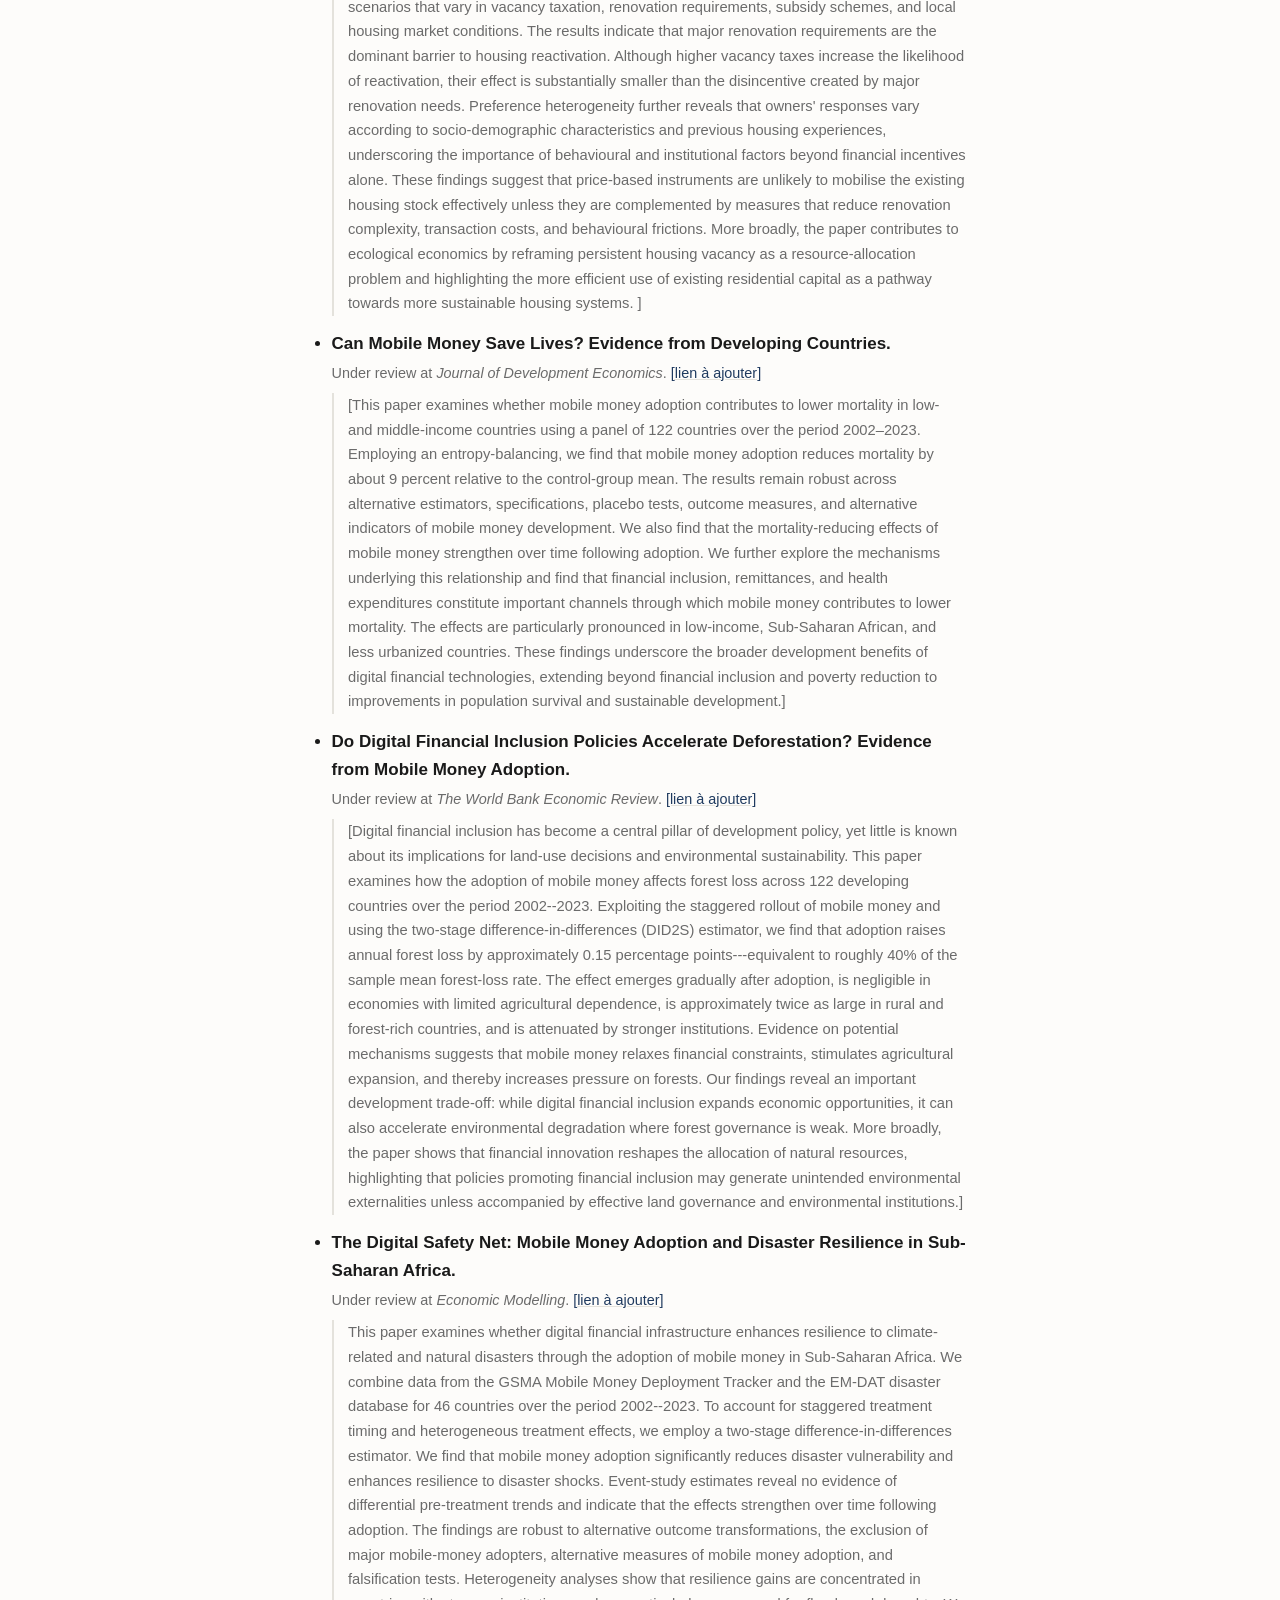
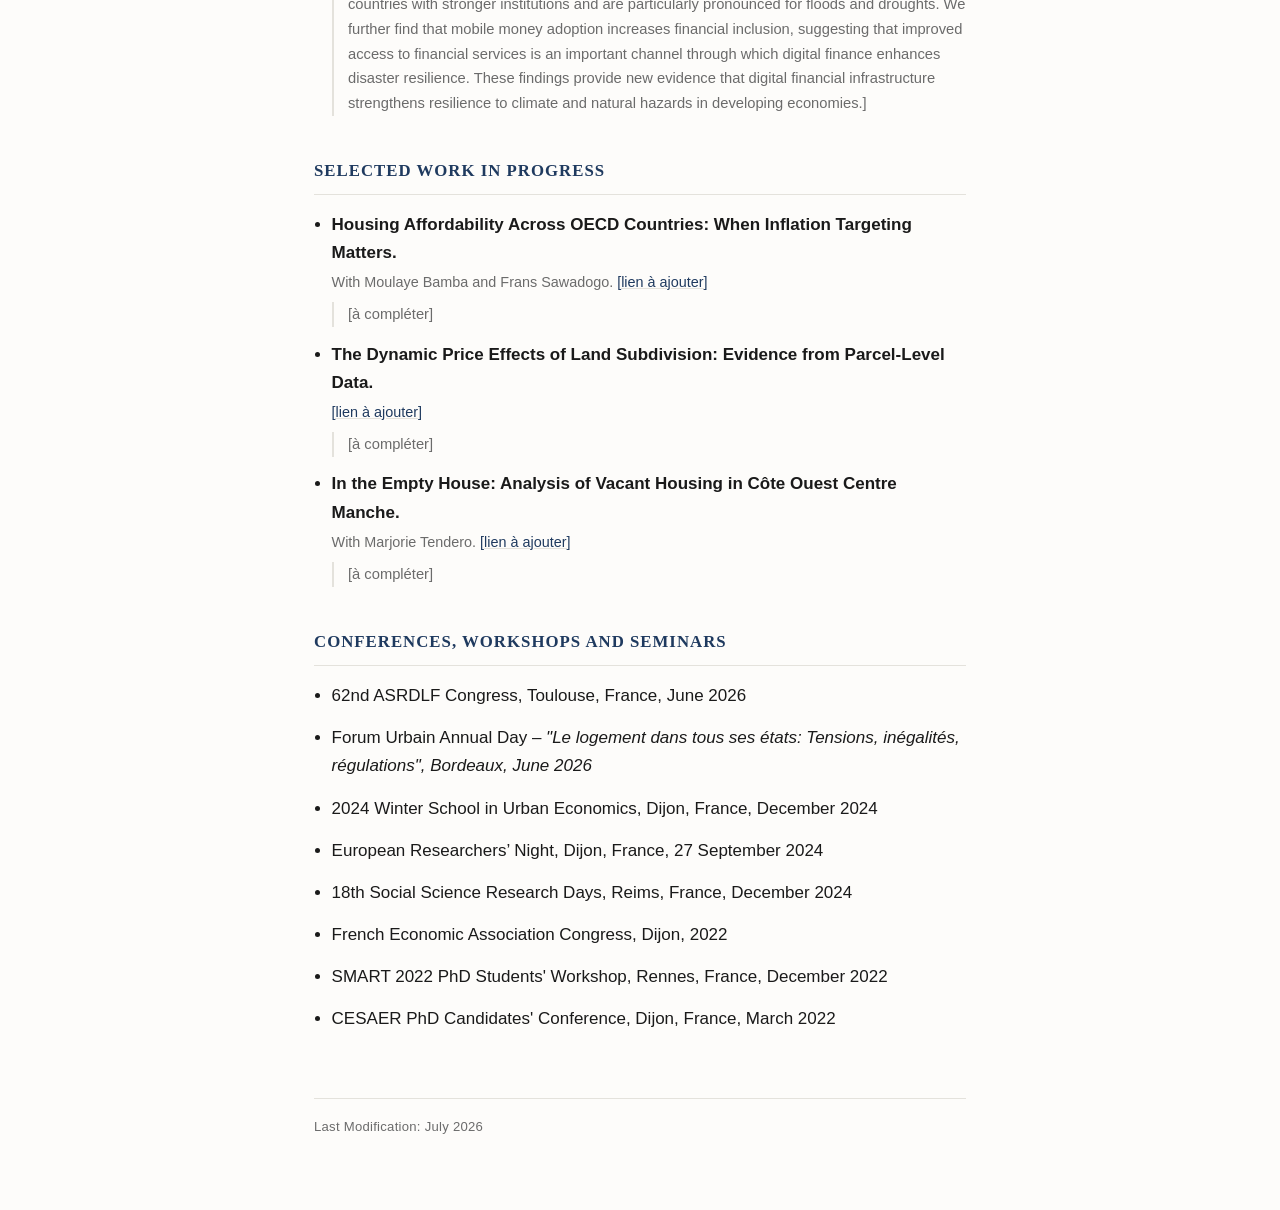
==== commit c74c9669: "Update research.html" ====
--- a/research.html
+++ b/research.html
@@ -51,7 +51,7 @@
     </li>
     <li>
       <span class="entry-title">Does Urban Sprawl Cause Residential Vacancy Across French Municipalities?</span>
-      <span class="entry-meta">With Catherine Baumont and Jean-Sauveur Ay. Resubmitted to <em>Journal of Housing Economics</em>, February 2026. <a href="#">[lien à ajouter]</a></span>
+      <span class="entry-meta">With Catherine Baumont and Jean-Sauveur Ay. Submitted to <em>Journal of Housing Economics</em>, February 2026. <a href="#">[lien à ajouter]</a></span>
       <p class="abstract">[This paper studies residential vacancy as a by-product of housing construction driven by
 the urbanization process. We study the effect of urban sprawl – measured as the amount of
 newly developed land per inhabitant – on vacancy rates from a panel of about 35,000 French
@@ -88,8 +88,8 @@
     </li>
     <li>
       <span class="entry-title">The Digital Safety Net: Mobile Money Adoption and Disaster Resilience in Sub-Saharan Africa.</span>
-      <span class="entry-meta">Under review at <em>Journal of Comparative Economics</em>. <a href="#">[lien à ajouter]</a></span>
-      <p class="abstract">[à compléter]</p>
+      <span class="entry-meta">Under review at <em> Economic Modelling</em>. <a href="#">[lien à ajouter]</a></span>
+      <p class="abstract">This paper examines whether digital financial infrastructure enhances resilience to climate-related and natural disasters through the adoption of mobile money in Sub-Saharan Africa. We combine data from the GSMA Mobile Money Deployment Tracker and the EM-DAT disaster database for 46 countries over the period 2002--2023. To account for staggered treatment timing and heterogeneous treatment effects, we employ a two-stage difference-in-differences estimator. We find that mobile money adoption significantly reduces disaster vulnerability and enhances resilience to disaster shocks. Event-study estimates reveal no evidence of differential pre-treatment trends and indicate that the effects strengthen over time following adoption. The findings are robust to alternative outcome transformations, the exclusion of major mobile-money adopters, alternative measures of mobile money adoption, and falsification tests. Heterogeneity analyses show that resilience gains are concentrated in countries with stronger institutions and are particularly pronounced for floods and droughts. We further find that mobile money adoption increases financial inclusion, suggesting that improved access to financial services is an important channel through which digital finance enhances disaster resilience. These findings provide new evidence that digital financial infrastructure strengthens resilience to climate and natural hazards in developing economies.]</p>
     </li>
   </ul>
 
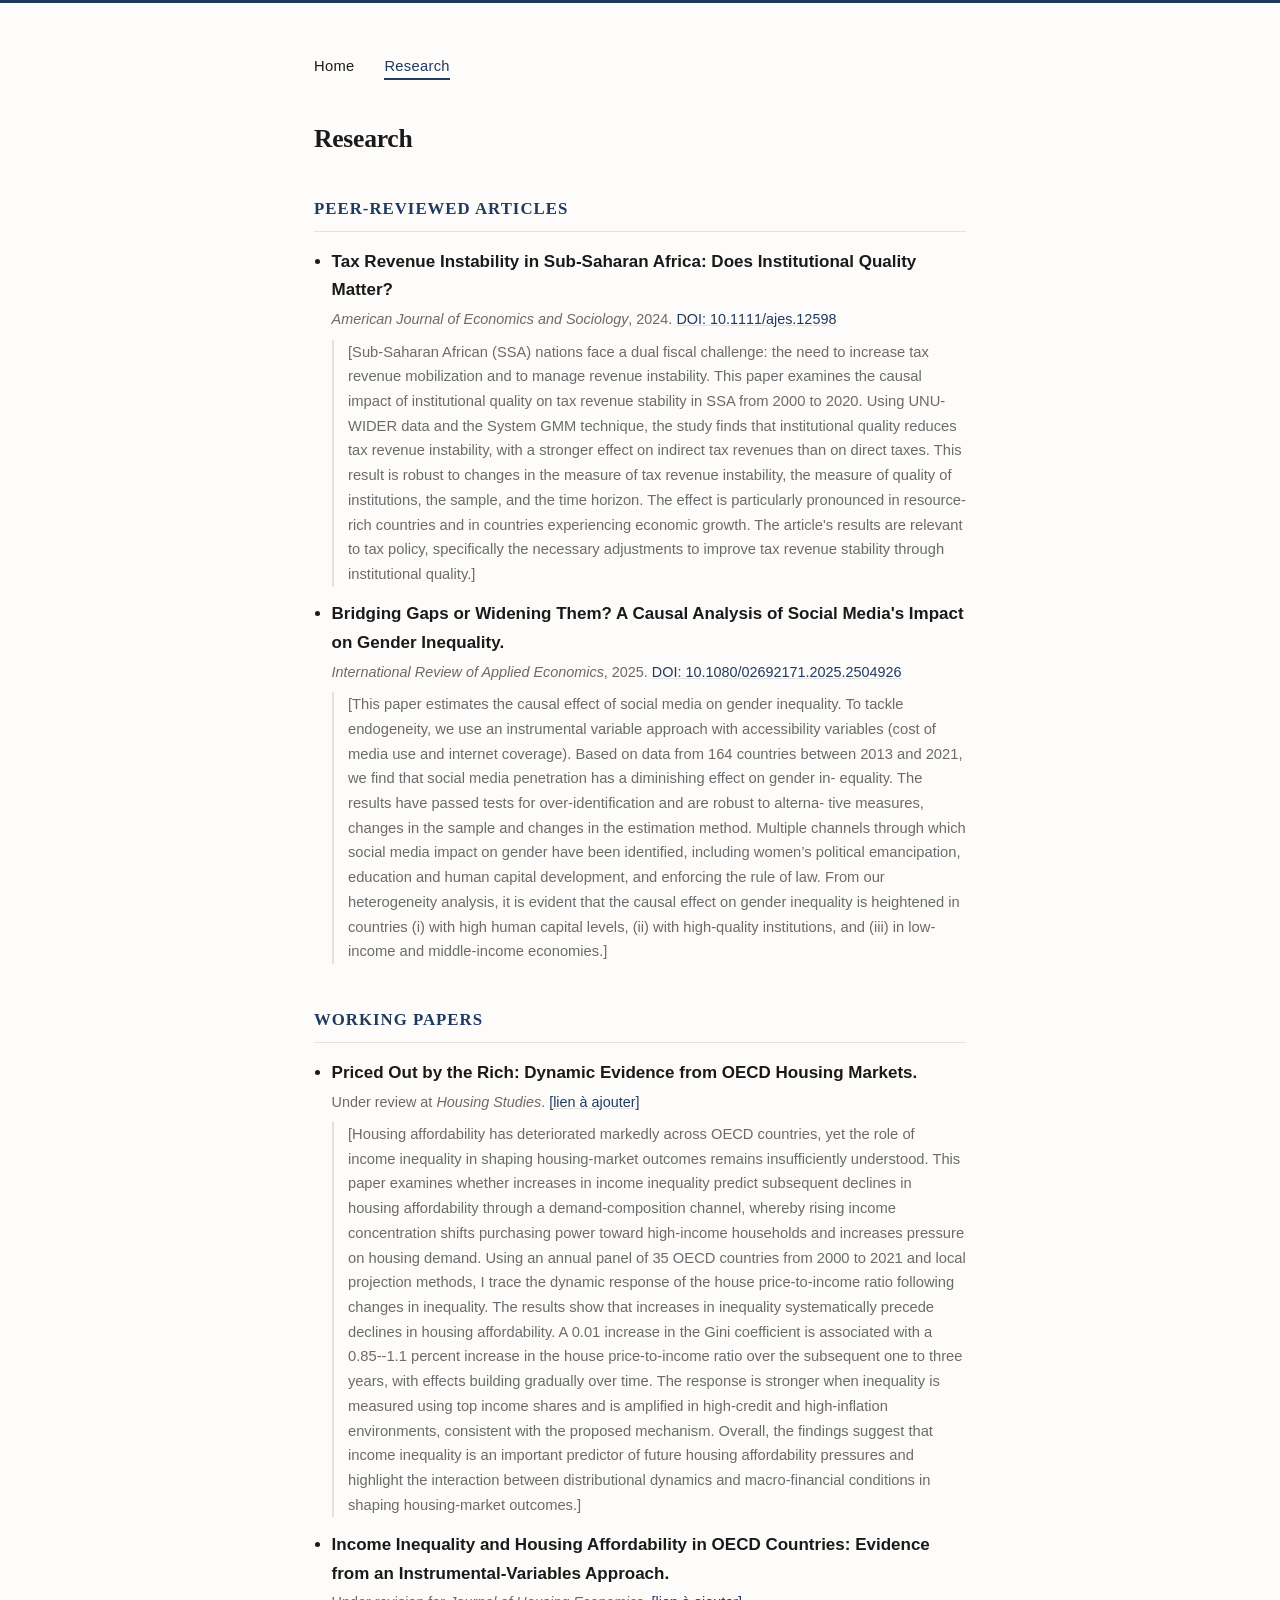
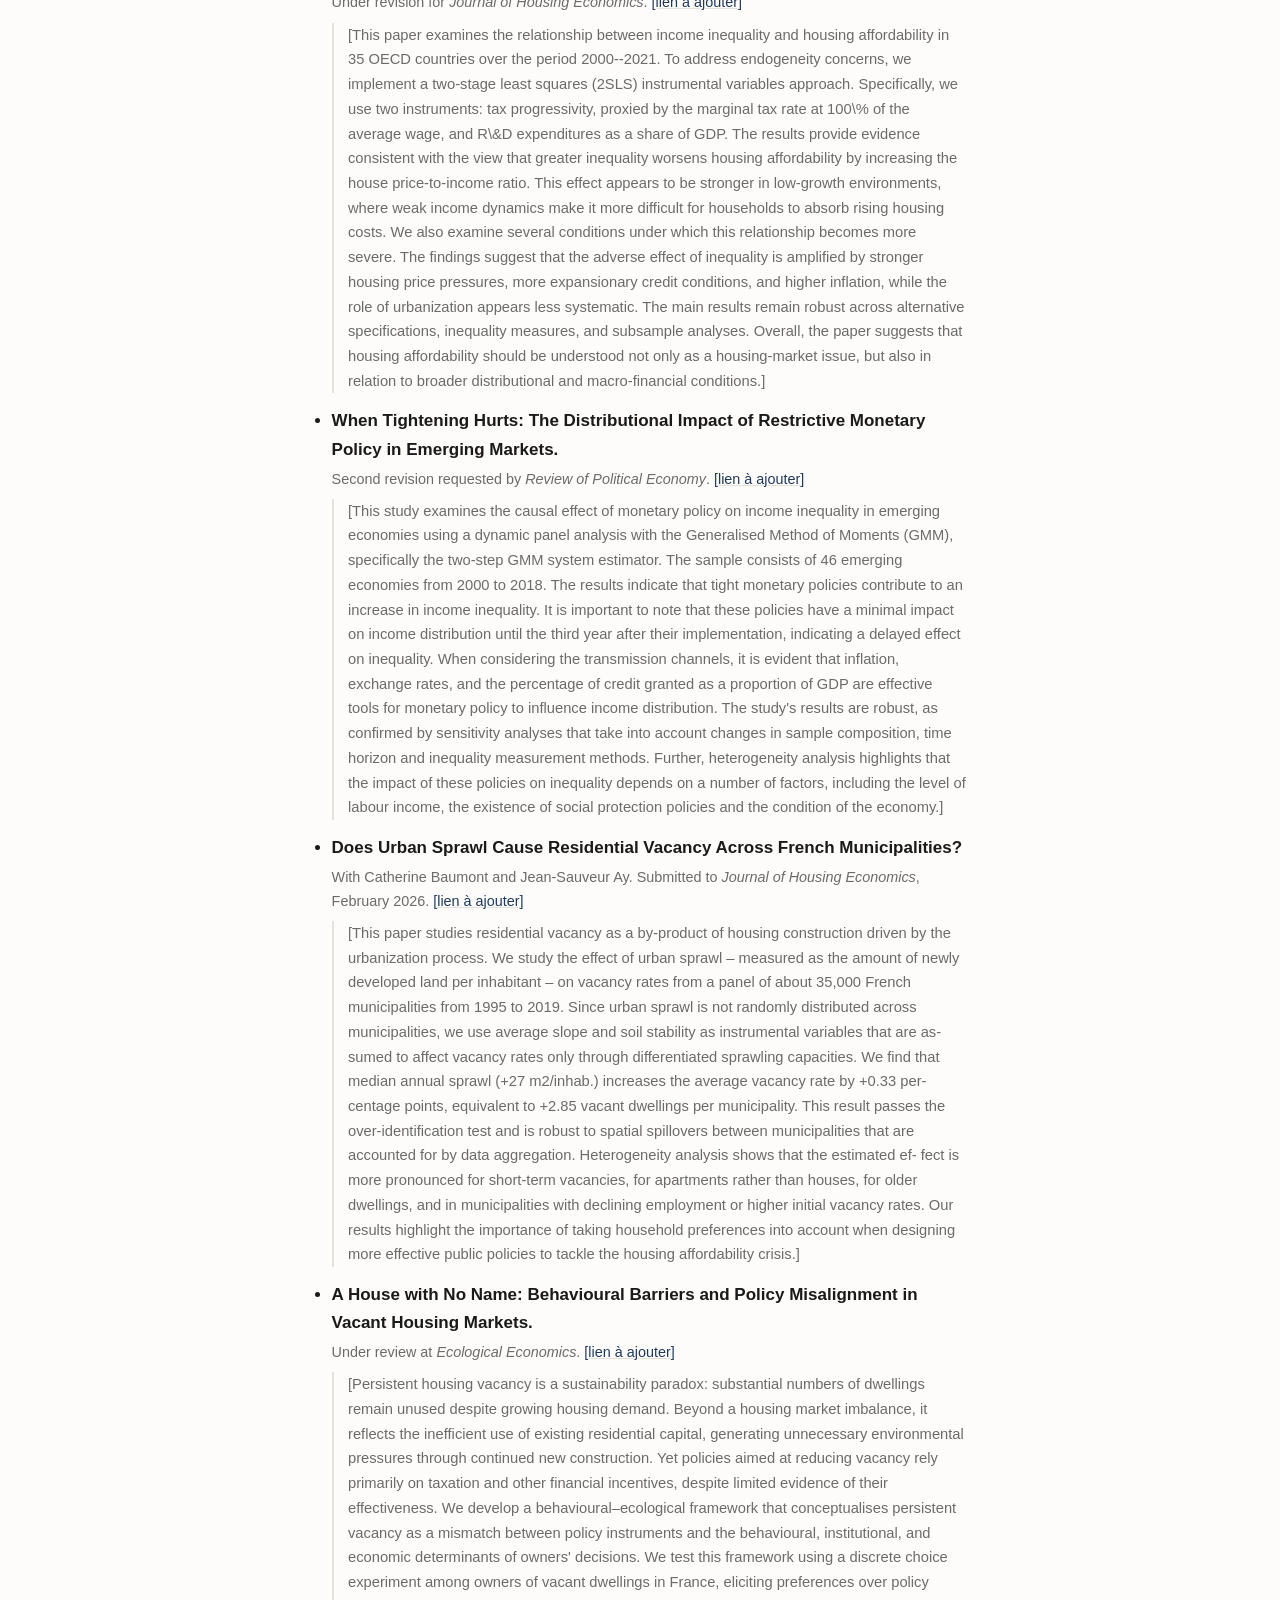
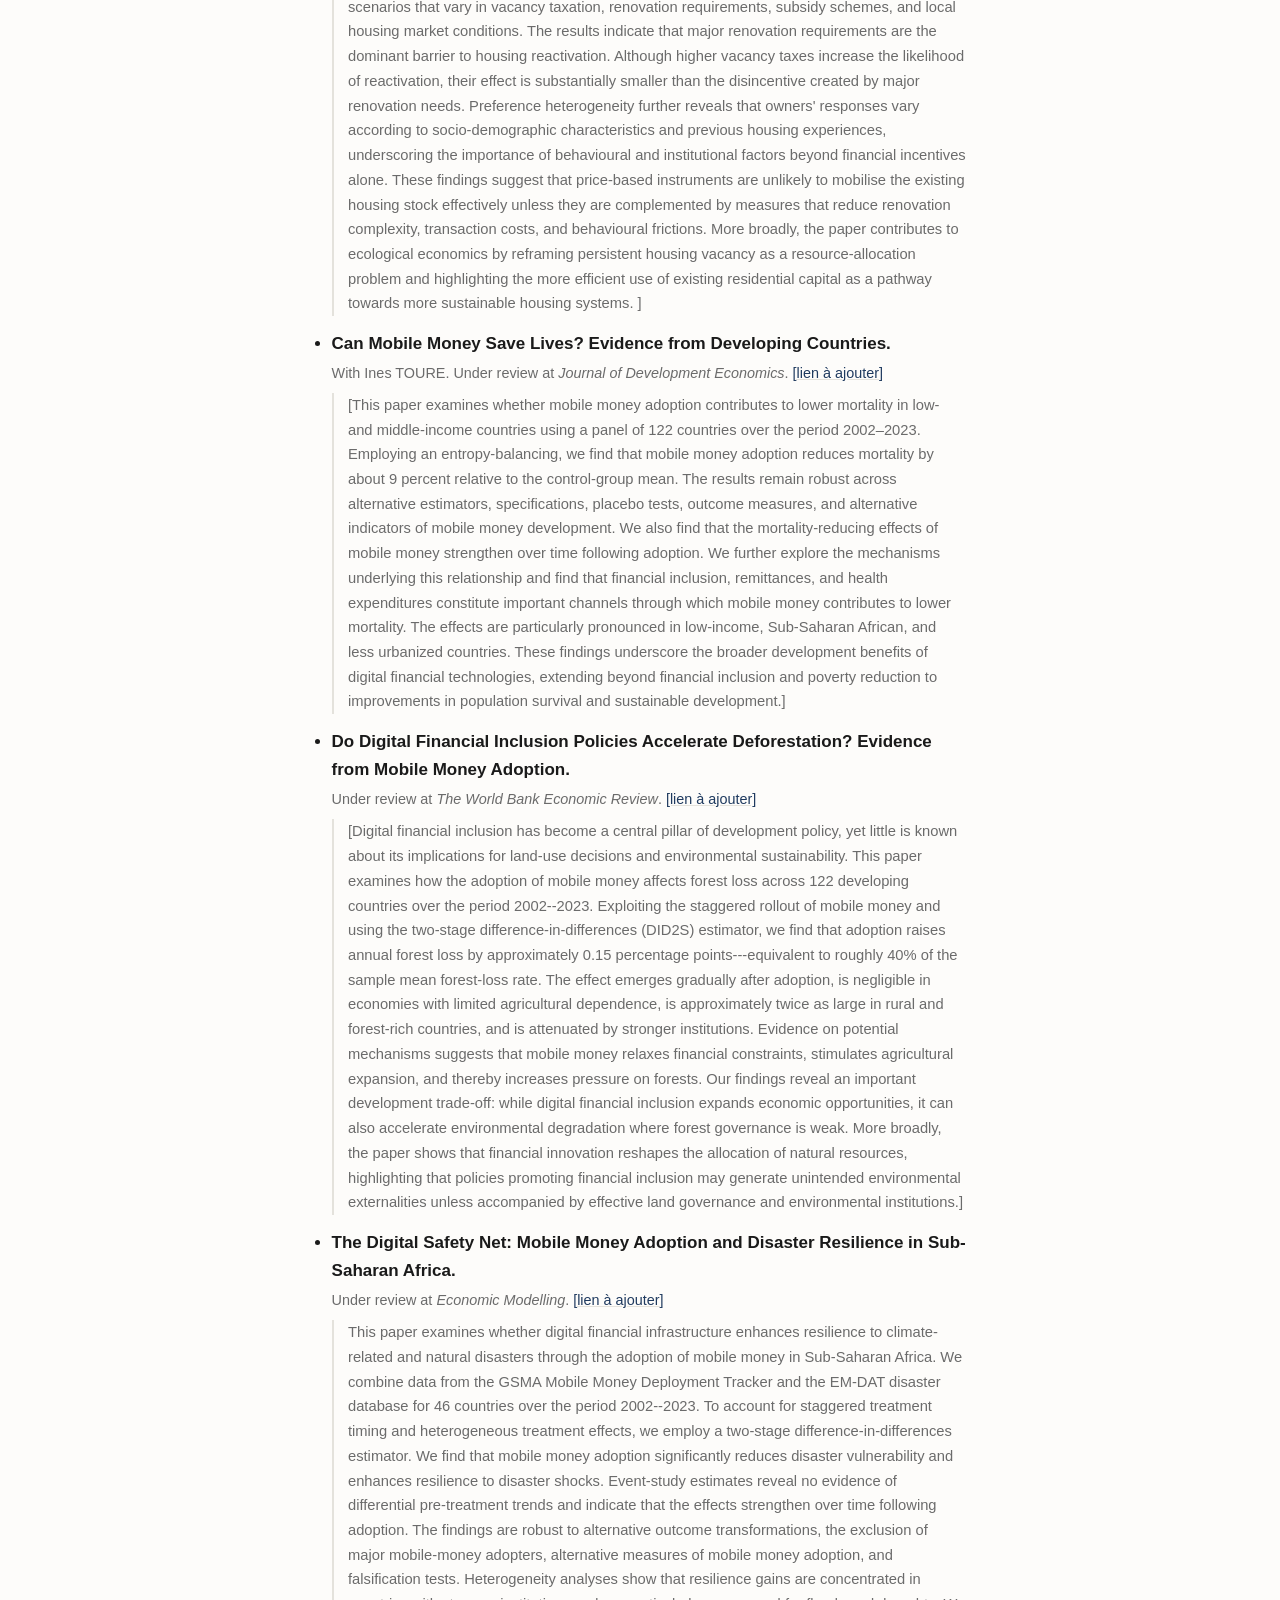
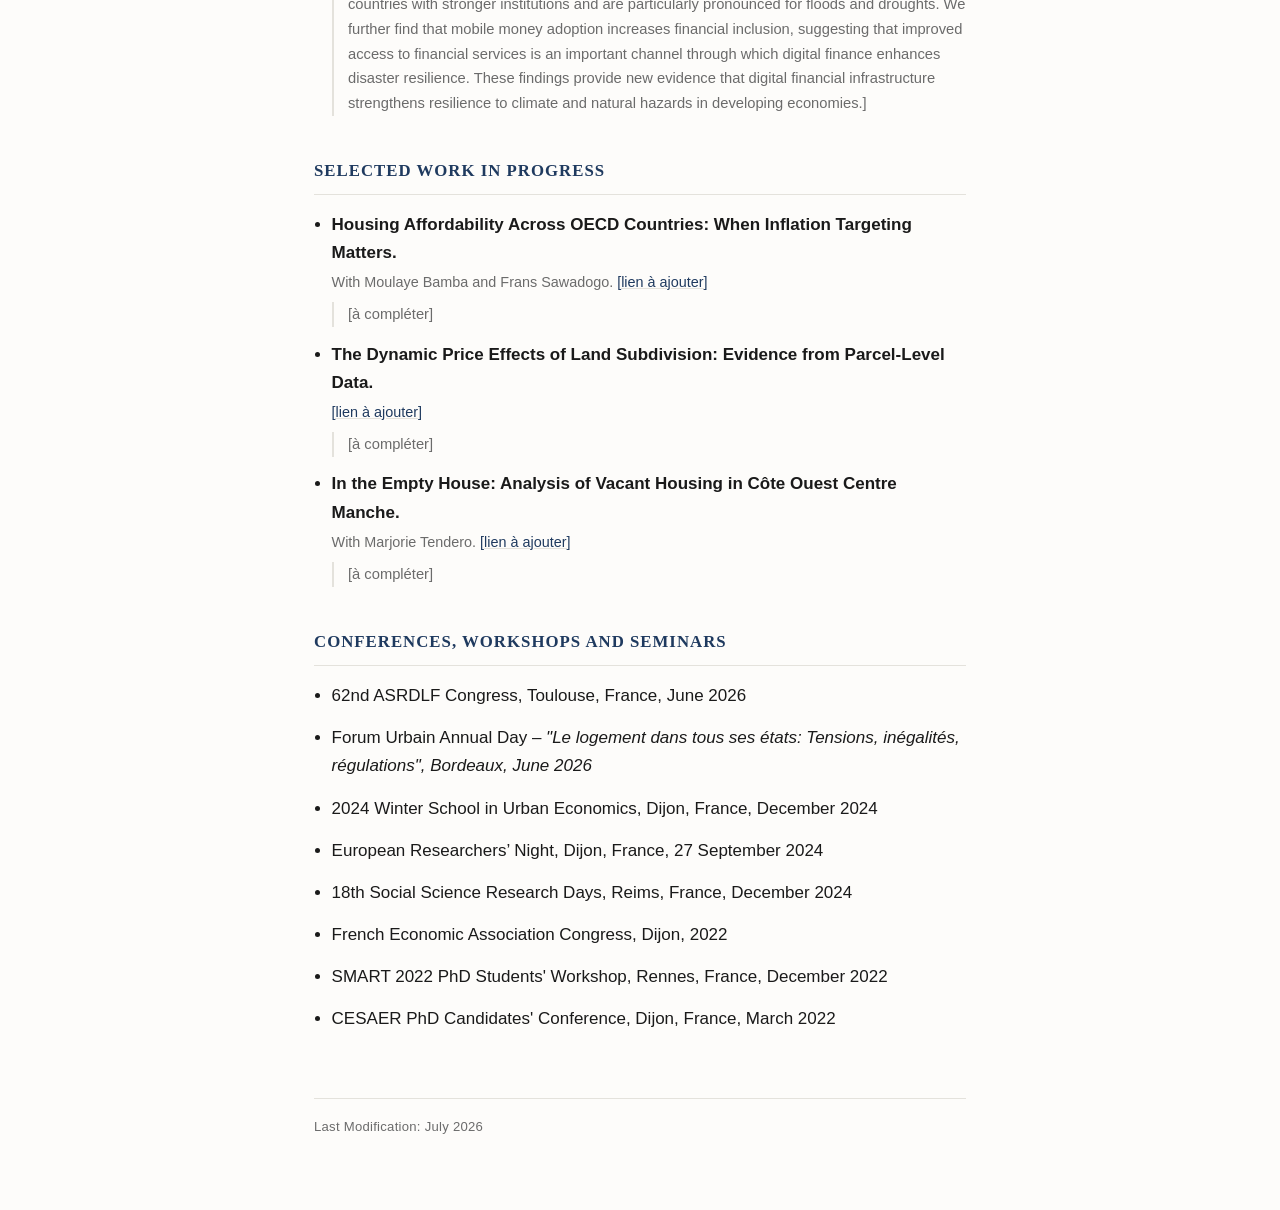
==== commit 418f9efe: "Add author name to research paper entry" ====
--- a/research.html
+++ b/research.html
@@ -78,7 +78,7 @@
     </li>
     <li>
       <span class="entry-title">Can Mobile Money Save Lives? Evidence from Developing Countries.</span>
-      <span class="entry-meta">Under review at <em>Journal of Development Economics</em>. <a href="#">[lien à ajouter]</a></span>
+      <span class="entry-meta">With Ines TOURE. Under review at <em>Journal of Development Economics</em>. <a href="#">[lien à ajouter]</a></span>
       <p class="abstract">[This paper examines whether mobile money adoption contributes to lower mortality in low- and middle-income countries using a panel of 122 countries over the period 2002–2023. Employing an entropy-balancing, we find that mobile money adoption reduces mortality by about 9 percent relative to the control-group mean. The results remain robust across alternative estimators, specifications, placebo tests, outcome measures, and alternative indicators of mobile money development. We also find that the mortality-reducing effects of mobile money strengthen over time following adoption. We further explore the mechanisms underlying this relationship and find that financial inclusion, remittances, and health expenditures constitute important channels through which mobile money contributes to lower mortality. The effects are particularly pronounced in low-income, Sub-Saharan African, and less urbanized countries. These findings underscore the broader development benefits of digital financial technologies, extending beyond financial inclusion and poverty reduction to improvements in population survival and sustainable development.]</p>
     </li>
     <li>
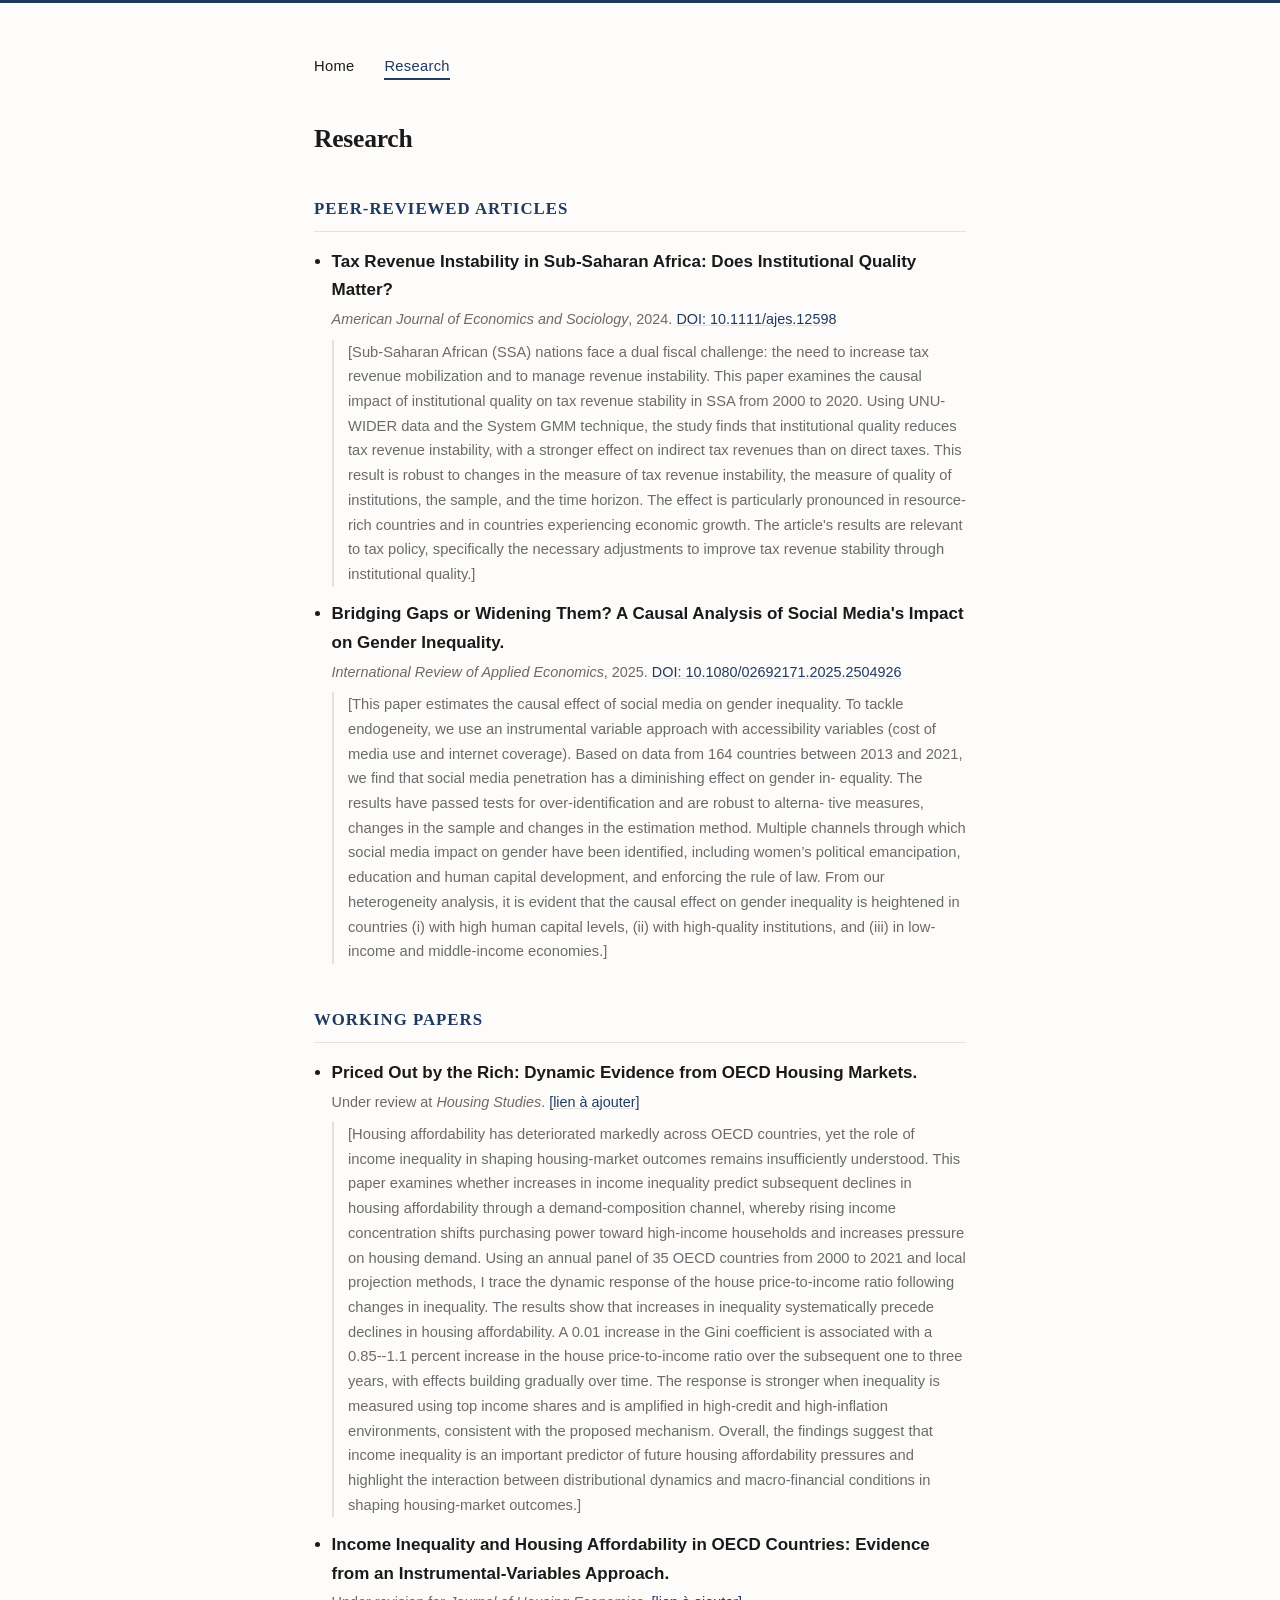
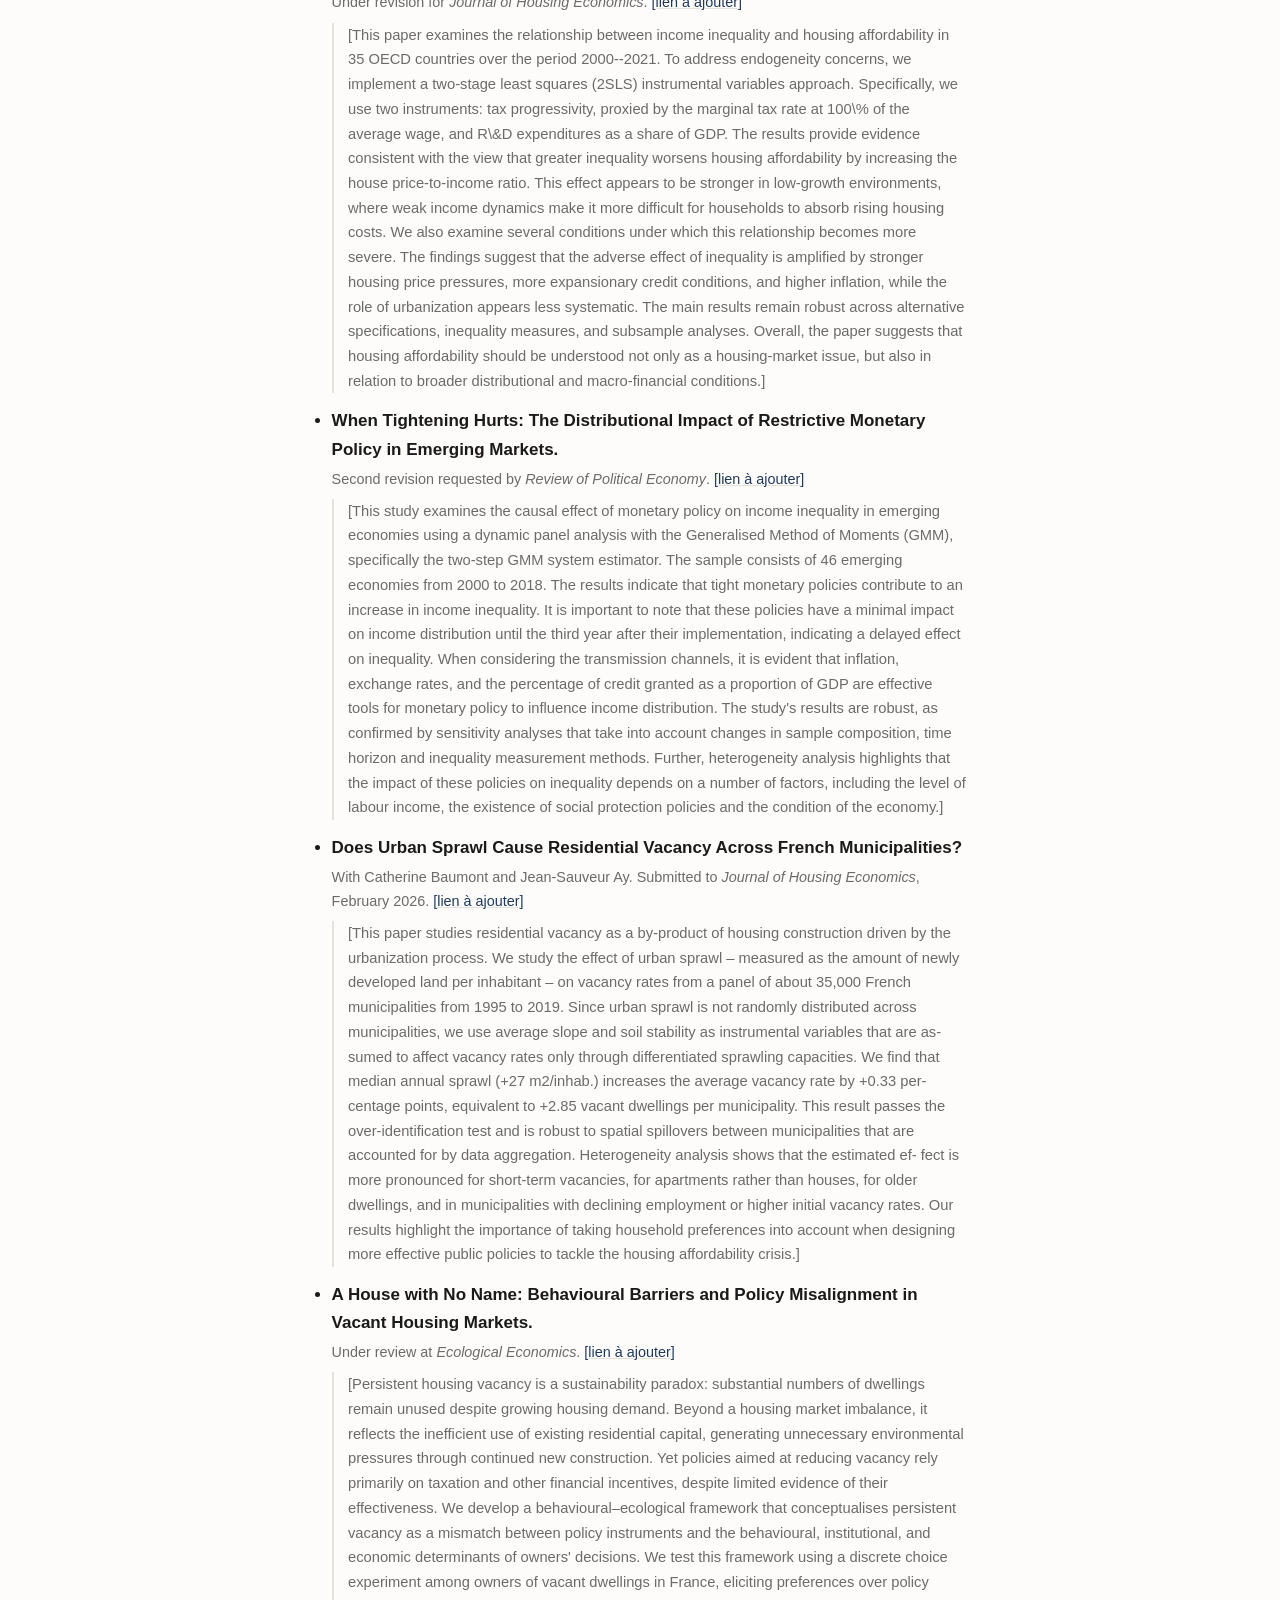
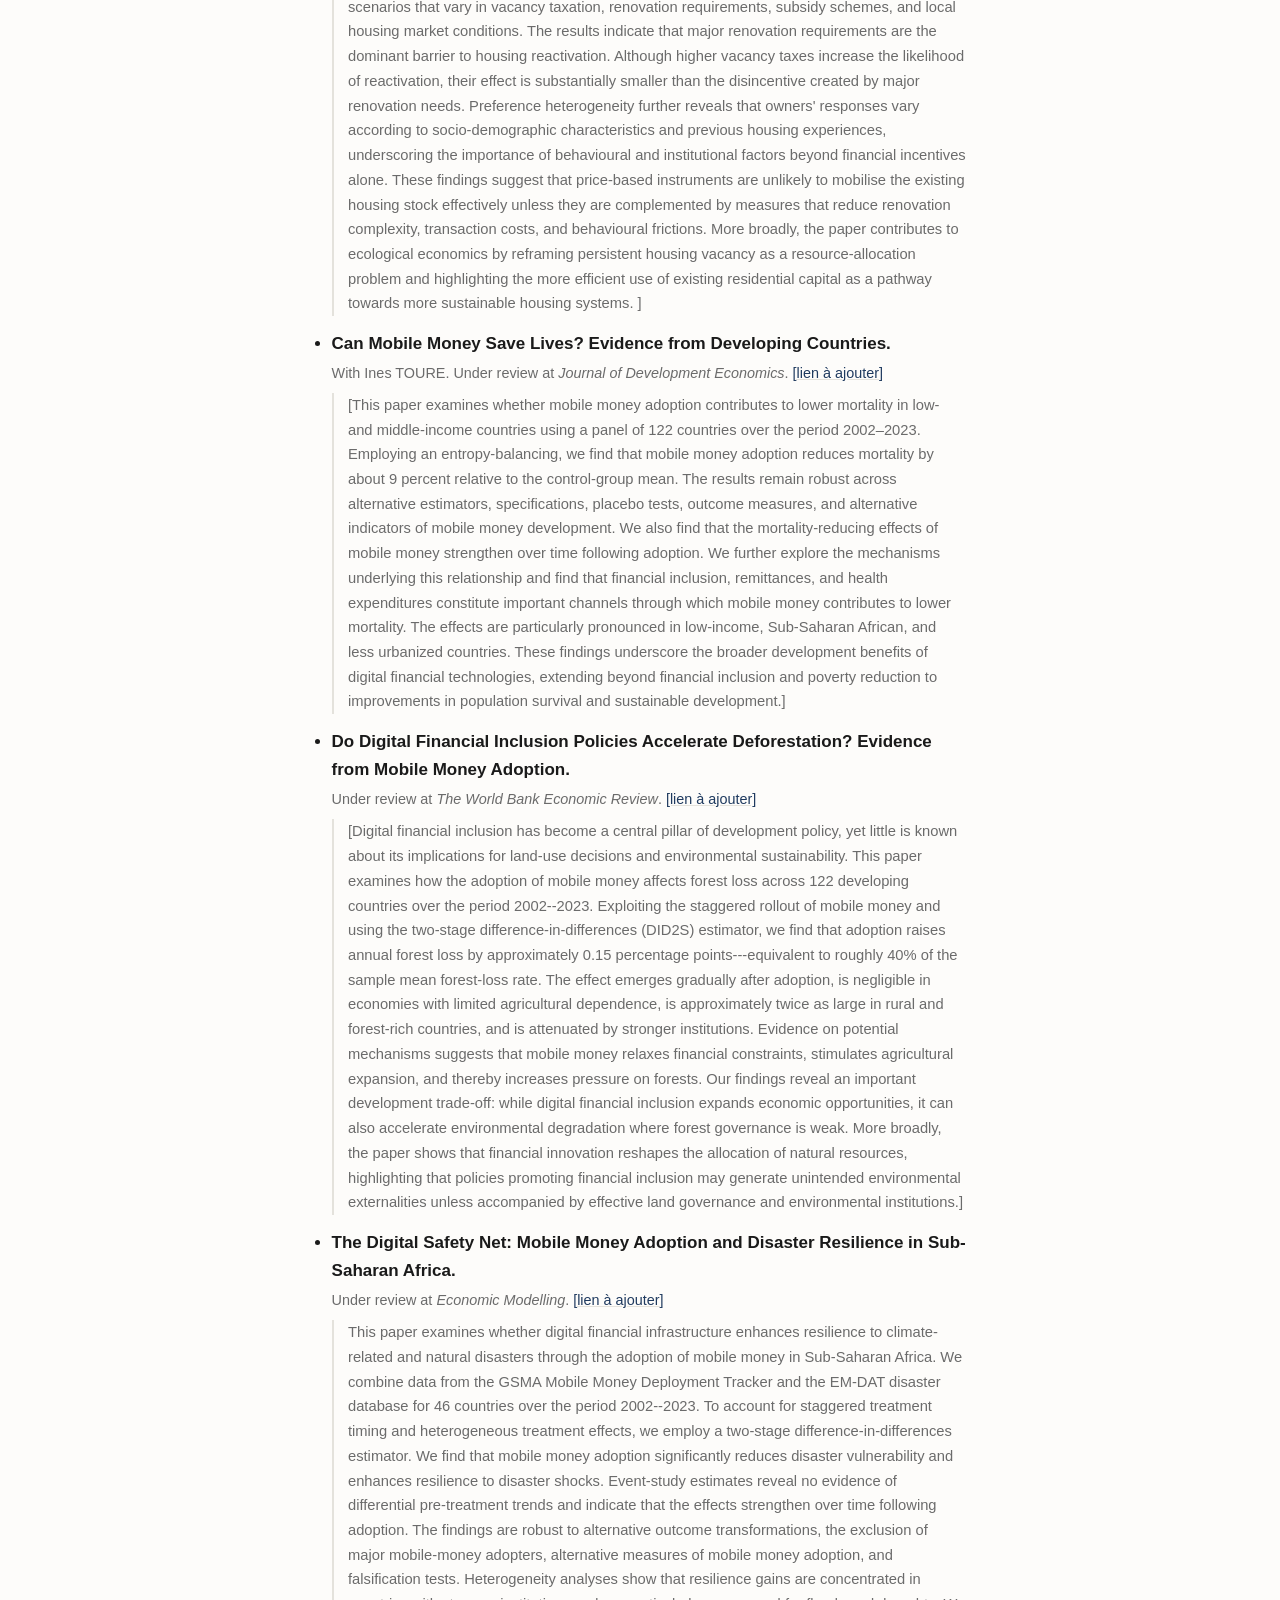
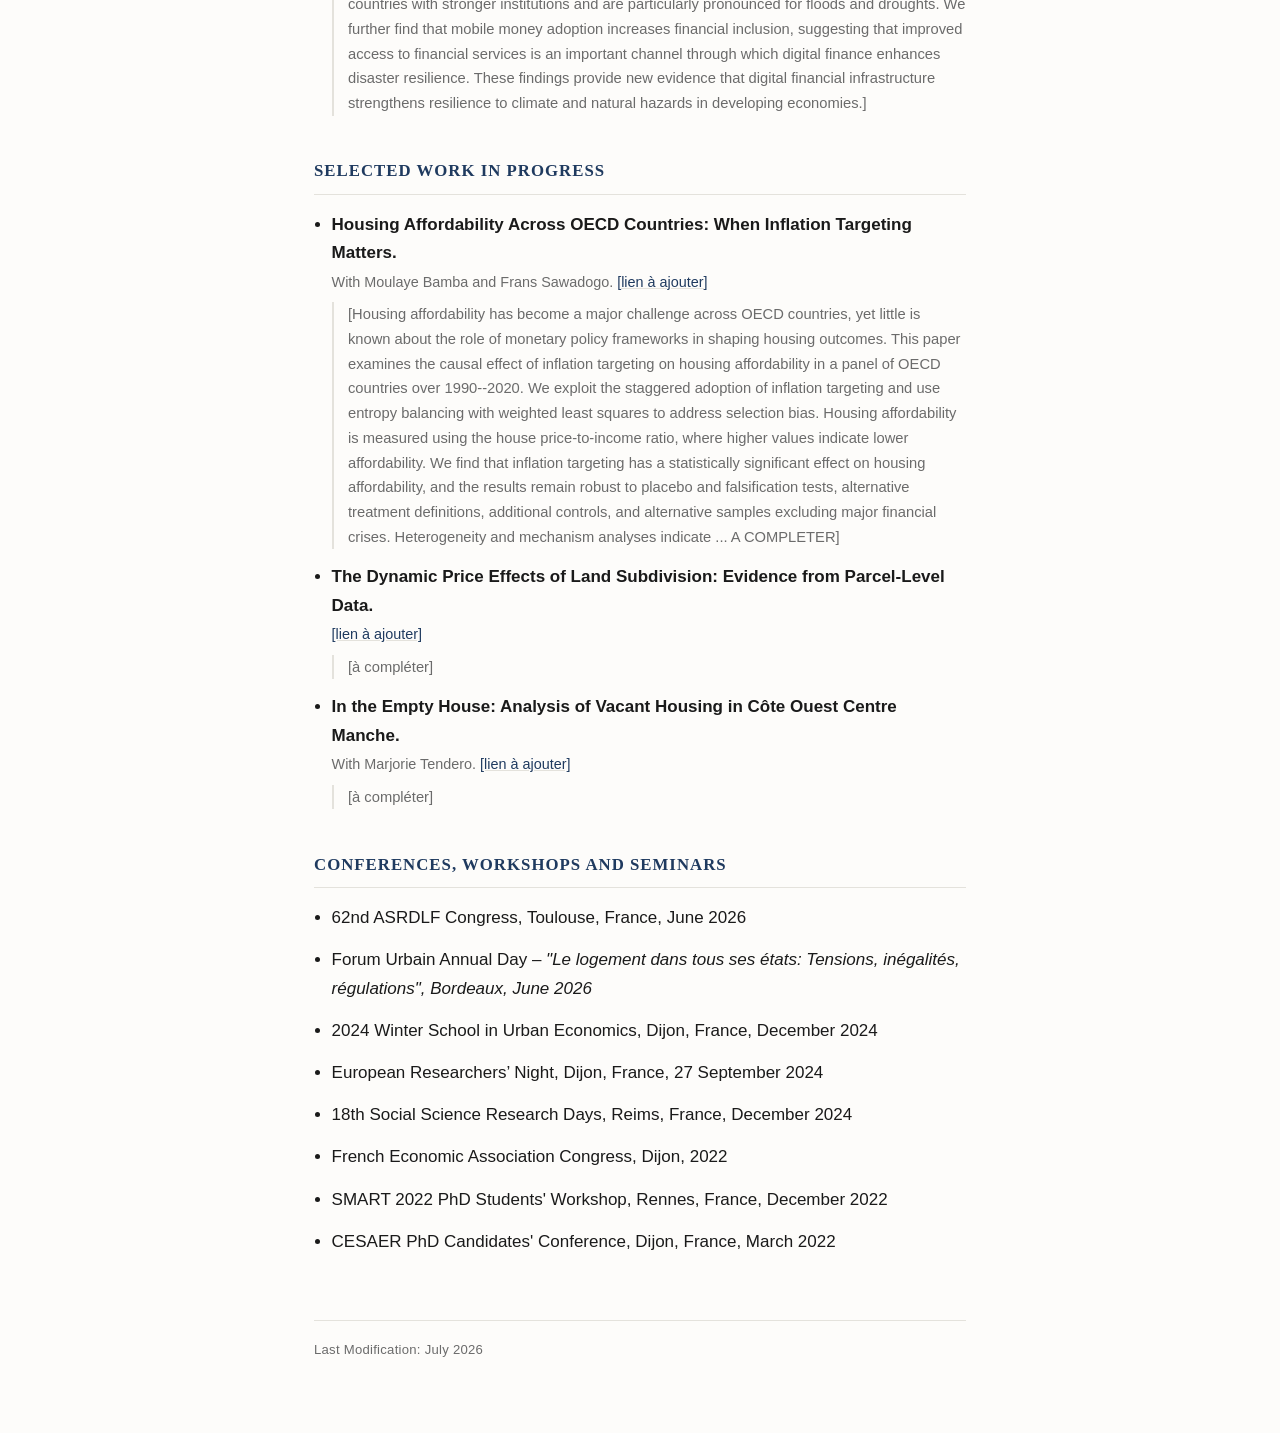
==== commit 33d474fd: "Update research.html" ====
--- a/research.html
+++ b/research.html
@@ -98,7 +98,7 @@
     <li>
       <span class="entry-title">Housing Affordability Across OECD Countries: When Inflation Targeting Matters.</span>
       <span class="entry-meta">With Moulaye Bamba and Frans Sawadogo. <a href="#">[lien à ajouter]</a></span>
-      <p class="abstract">[à compléter]</p>
+      <p class="abstract">[Housing affordability has become a major challenge across OECD countries, yet little is known about the role of monetary policy frameworks in shaping housing outcomes. This paper examines the causal effect of inflation targeting on housing affordability in a panel of OECD countries over 1990--2020. We exploit the staggered adoption of inflation targeting and use entropy balancing with weighted least squares to address selection bias. Housing affordability is measured using the house price-to-income ratio, where higher values indicate lower affordability. We find that inflation targeting has a statistically significant effect on housing affordability, and the results remain robust to placebo and falsification tests, alternative treatment definitions, additional controls, and alternative samples excluding major financial crises. Heterogeneity and mechanism analyses indicate ... A COMPLETER]</p>
     </li>
     <li>
       <span class="entry-title">The Dynamic Price Effects of Land Subdivision: Evidence from Parcel-Level Data.</span>
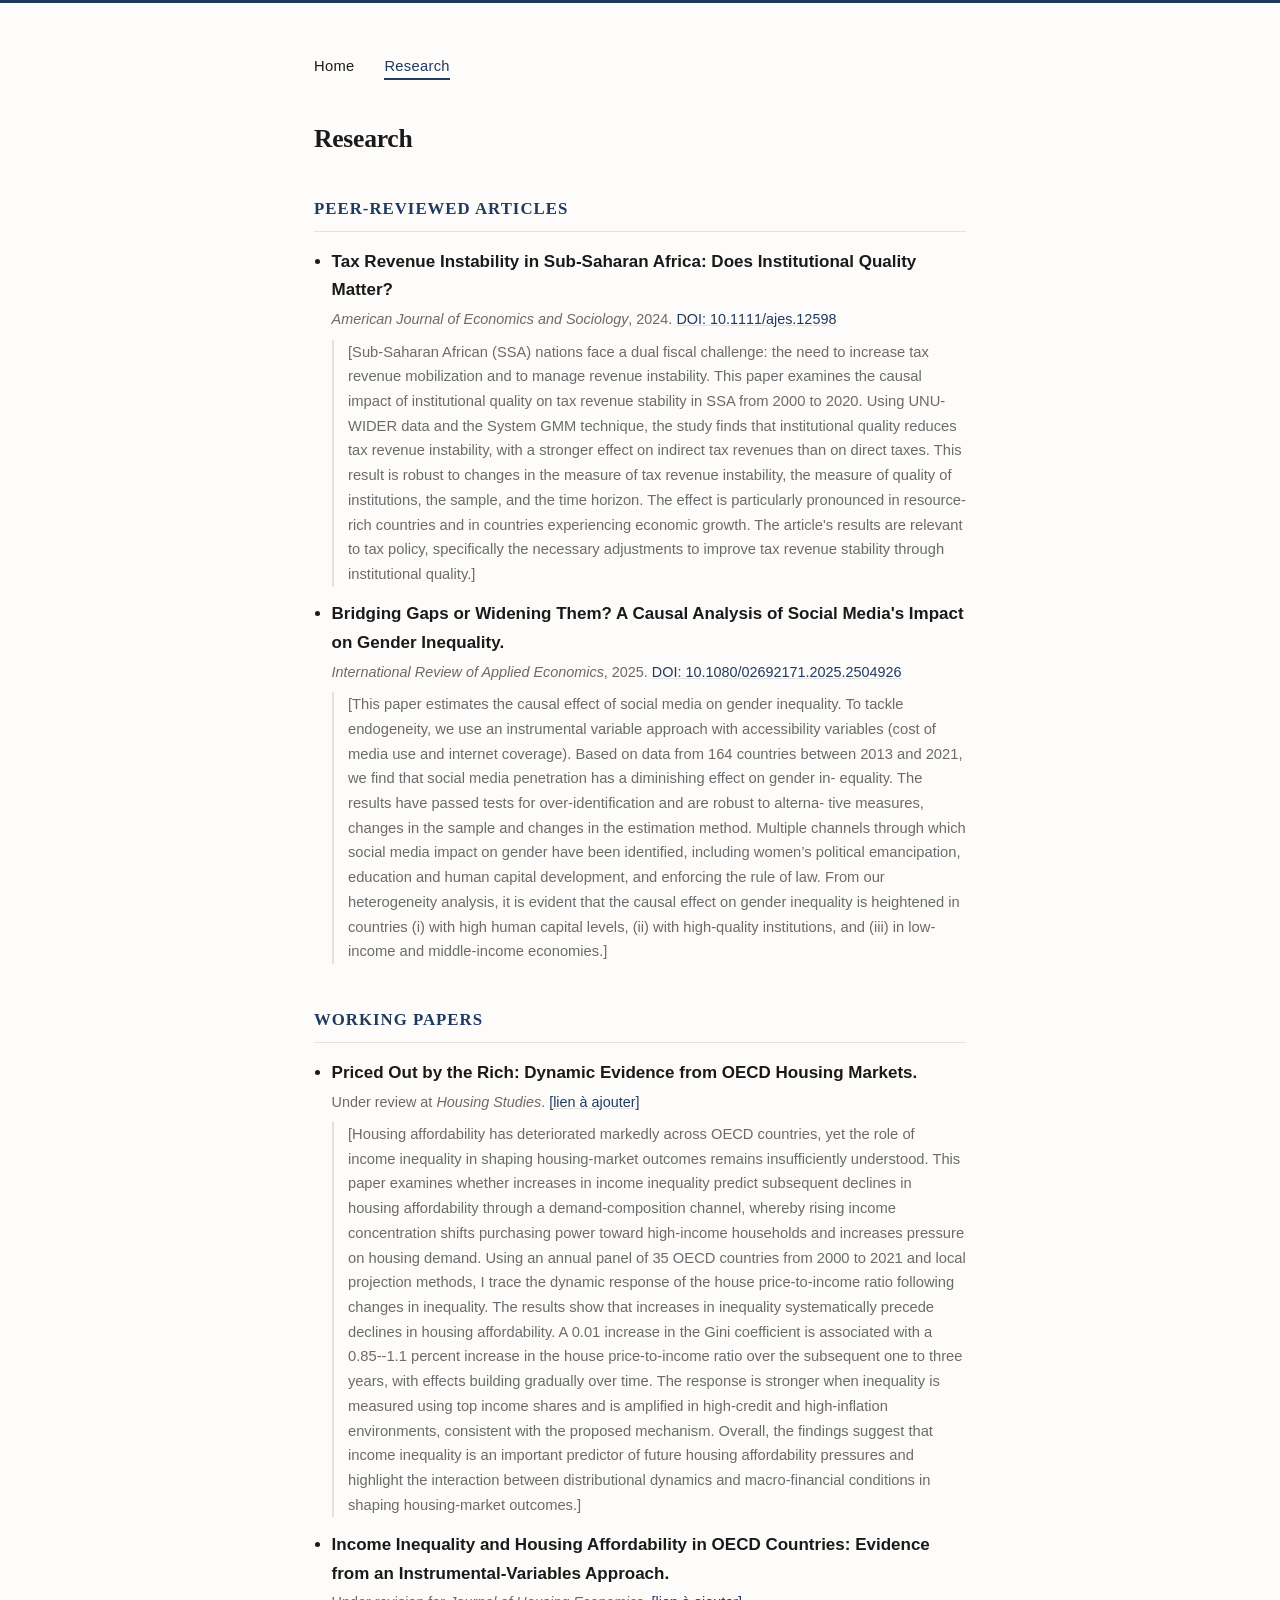
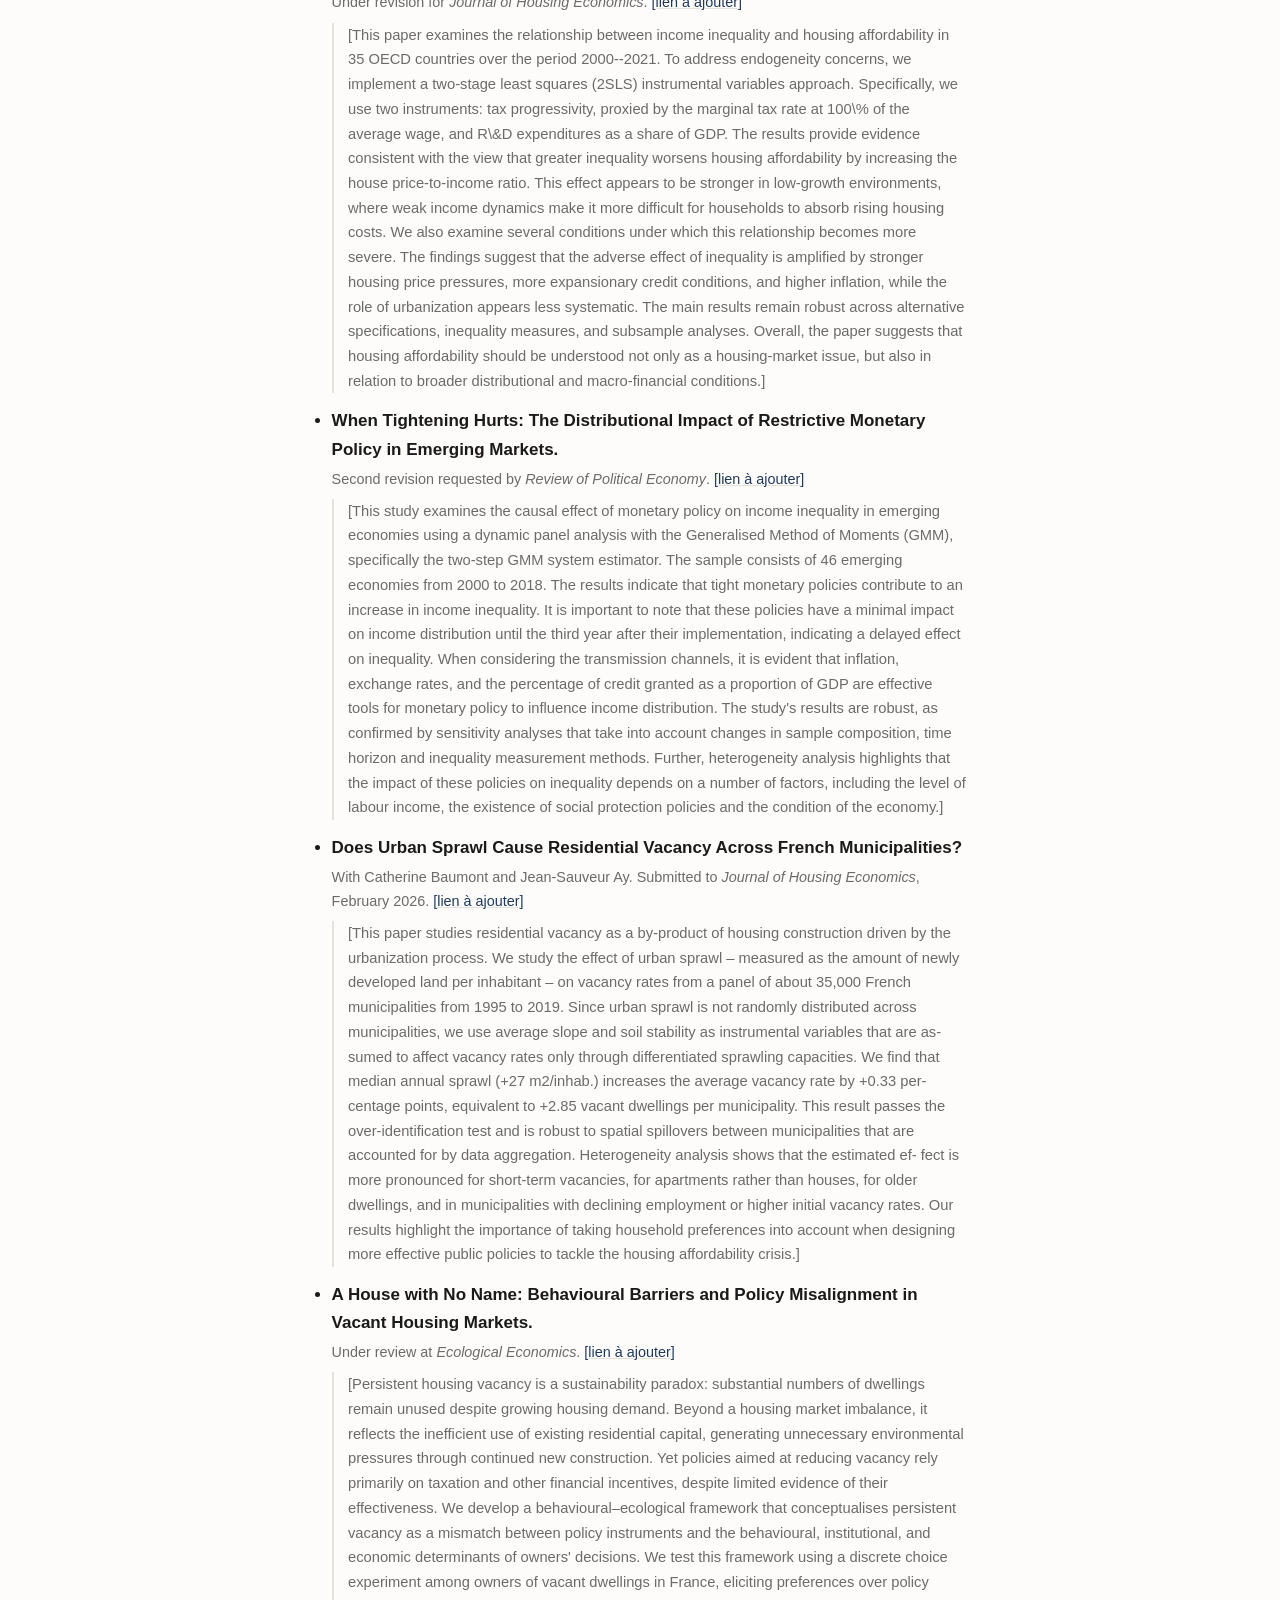
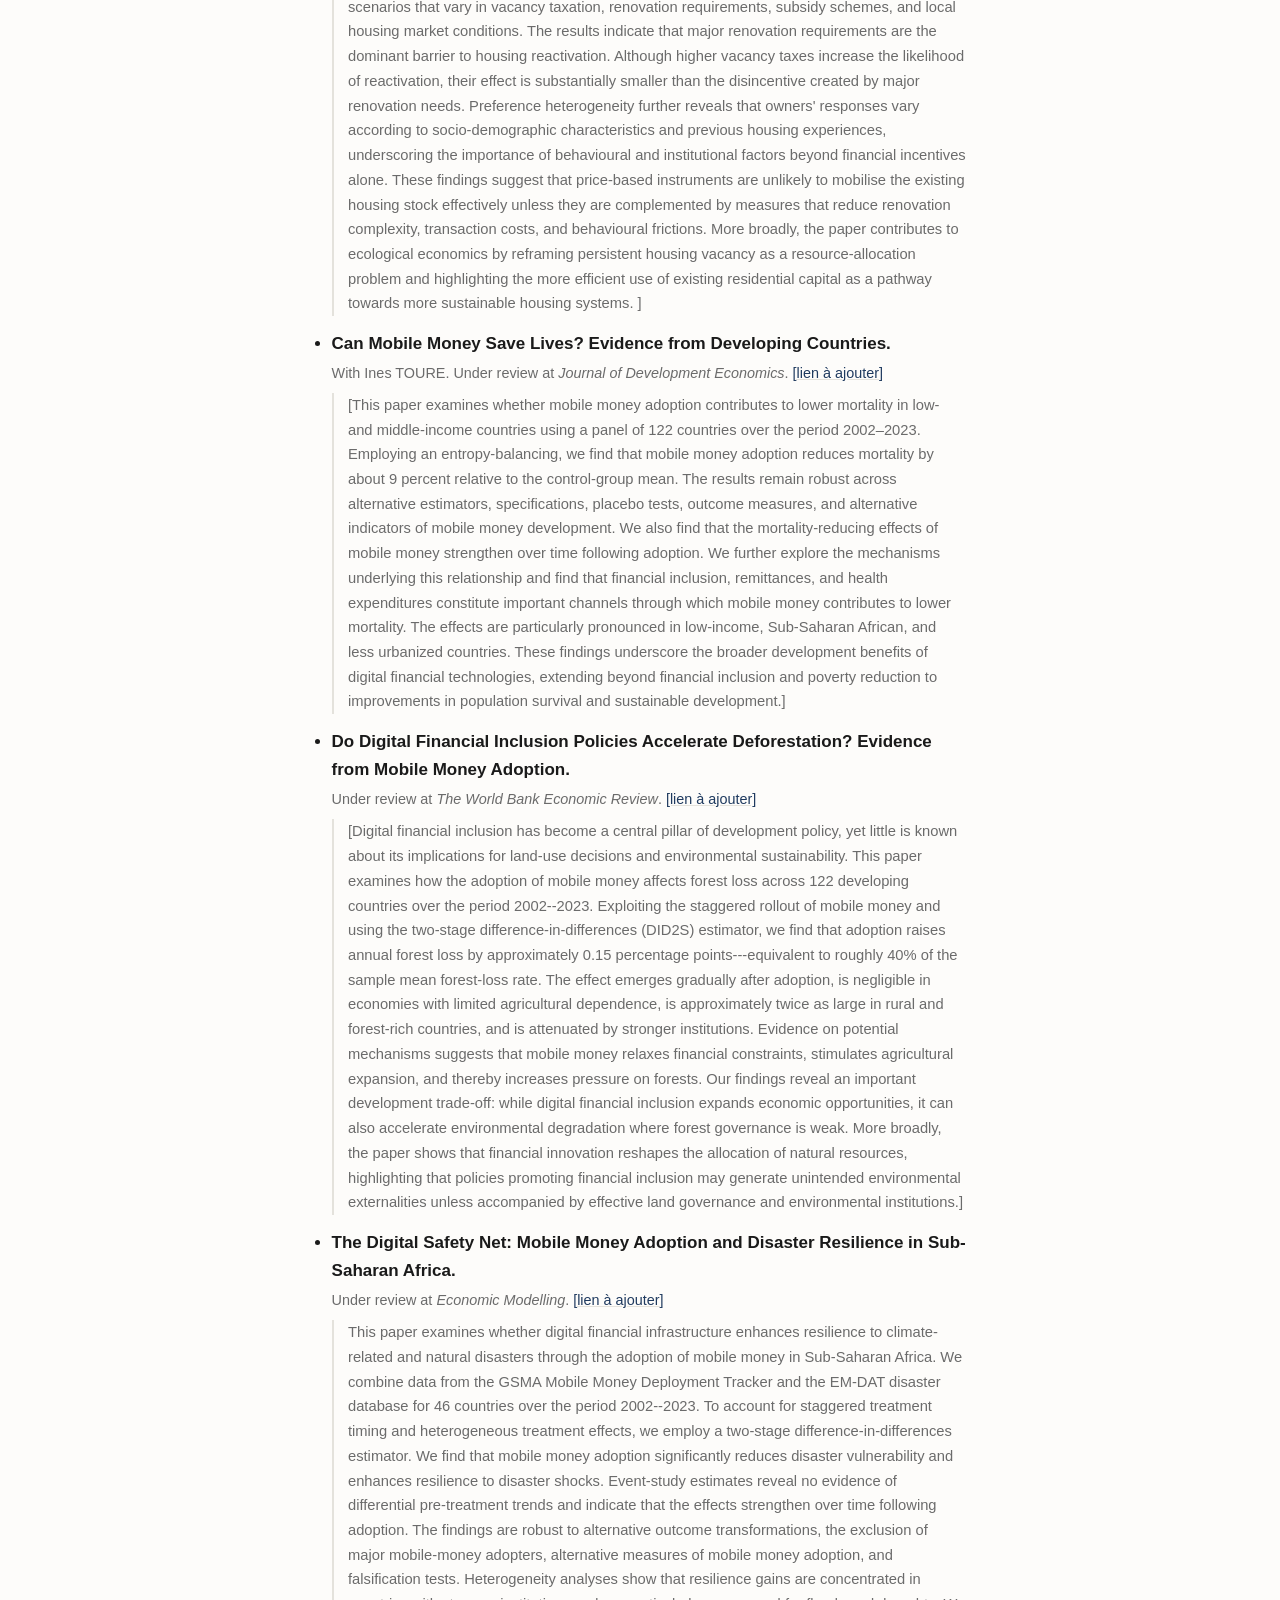
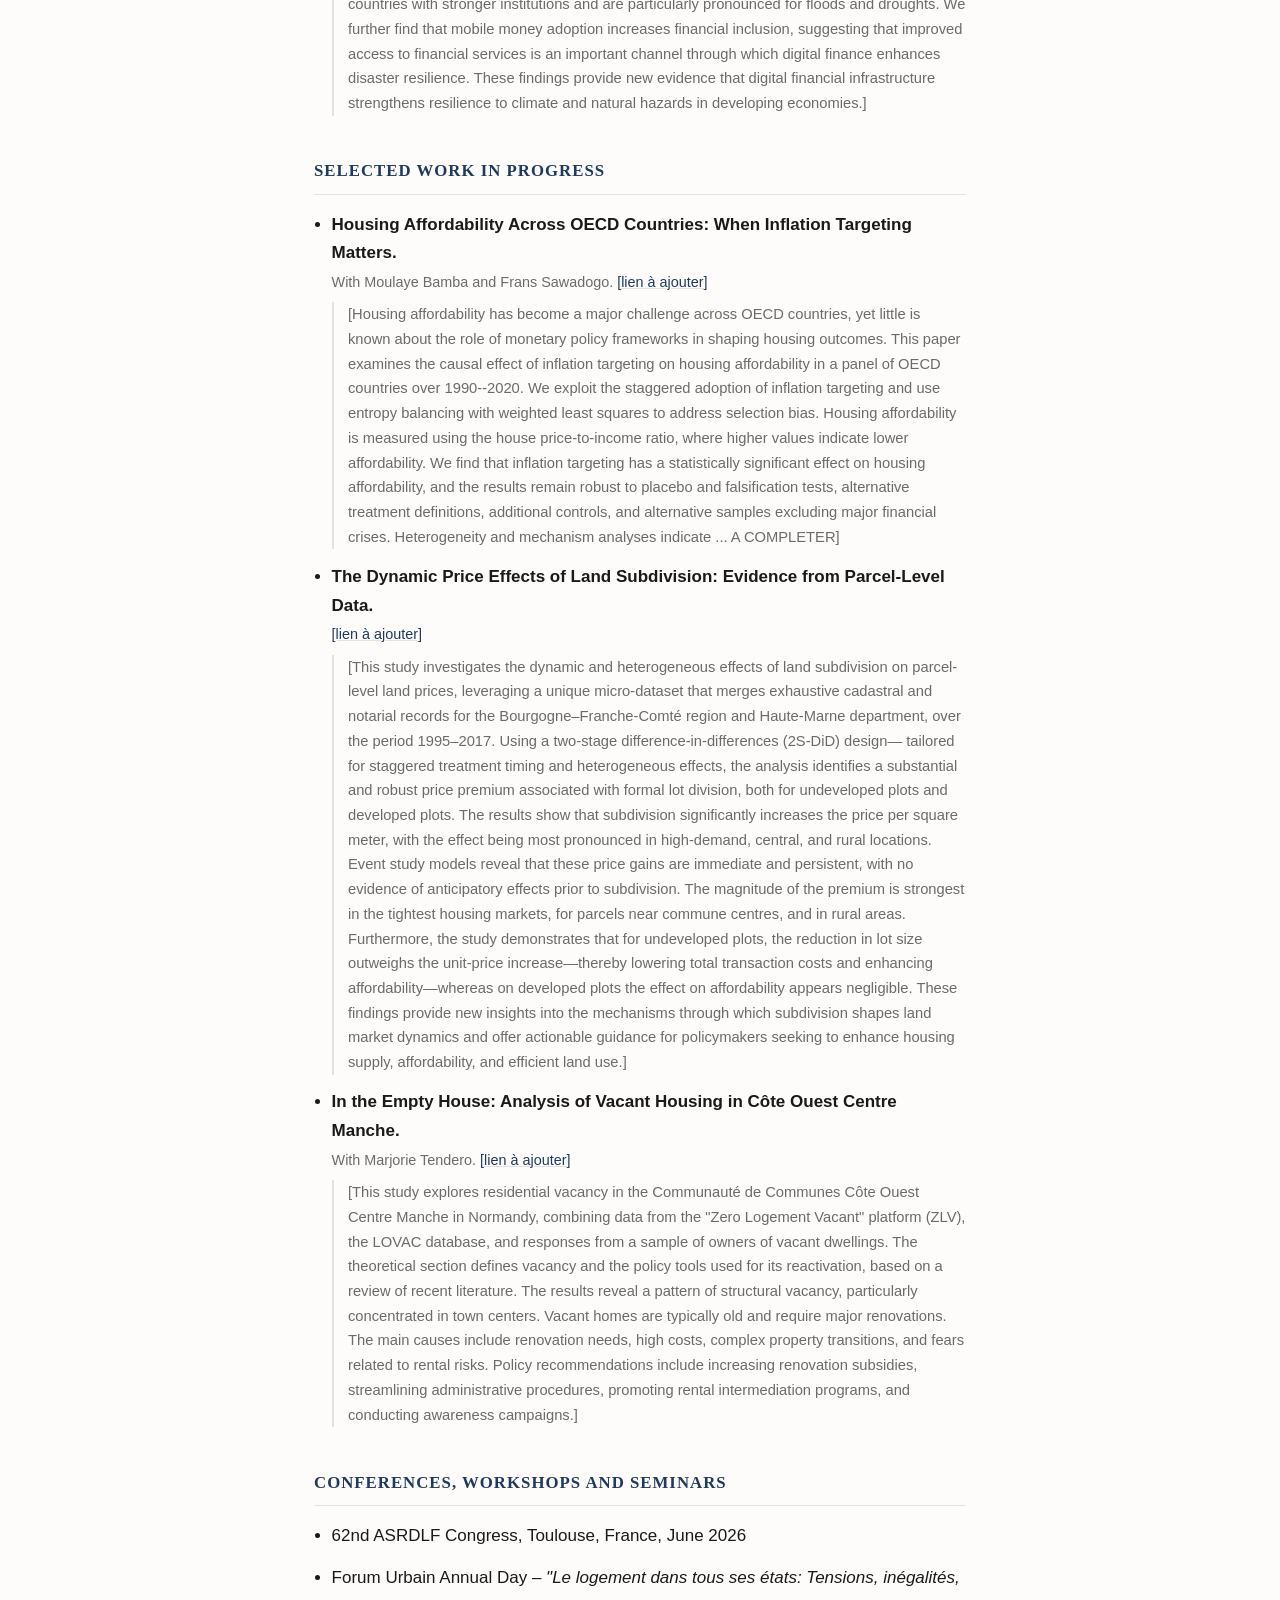
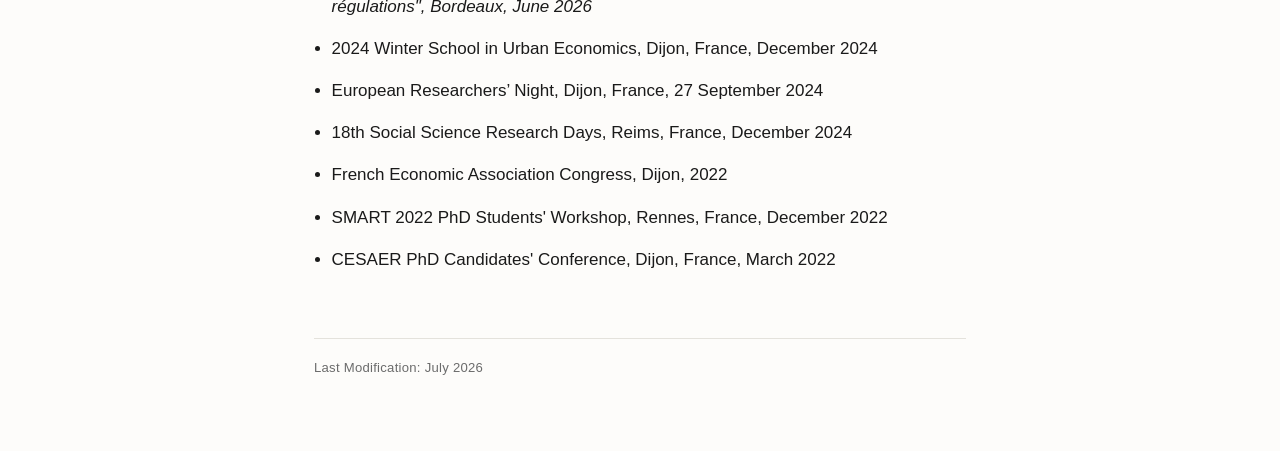
==== commit 4d3adebd: "Revise abstracts in research.html Updated abstracts for two studies, providing detailed insights int" ====
--- a/research.html
+++ b/research.html
@@ -103,12 +103,12 @@
     <li>
       <span class="entry-title">The Dynamic Price Effects of Land Subdivision: Evidence from Parcel-Level Data.</span>
       <span class="entry-meta"><a href="#">[lien à ajouter]</a></span>
-      <p class="abstract">[à compléter]</p>
+      <p class="abstract">[This study investigates the dynamic and heterogeneous effects of land subdivision on parcel-level land prices, leveraging a unique micro-dataset that merges exhaustive cadastral and notarial records for the Bourgogne–Franche-Comté region and Haute-Marne department, over the period 1995–2017. Using a two‐stage difference‐in‐differences (2S‐DiD) design— tailored for staggered treatment timing and heterogeneous effects, the analysis identifies a substantial and robust price premium associated with formal lot division, both for undeveloped plots and developed plots. The results show that subdivision significantly increases the price per square meter, with the effect being most pronounced in high-demand, central, and rural locations. Event study models reveal that these price gains are immediate and persistent, with no evidence of anticipatory effects prior to subdivision. The magnitude of the premium is strongest in the tightest housing markets, for parcels near commune centres, and in rural areas. Furthermore, the study demonstrates that for undeveloped plots, the reduction in lot size outweighs the unit-price increase—thereby lowering total transaction costs and enhancing affordability—whereas on developed plots the effect on affordability appears negligible. These findings provide new insights into the mechanisms through which subdivision shapes land market dynamics and offer actionable guidance for policymakers seeking to enhance housing supply, affordability, and efficient land use.]</p>
     </li>
     <li>
       <span class="entry-title">In the Empty House: Analysis of Vacant Housing in Côte Ouest Centre Manche.</span>
       <span class="entry-meta">With Marjorie Tendero. <a href="#">[lien à ajouter]</a></span>
-      <p class="abstract">[à compléter]</p>
+      <p class="abstract">[This study explores residential vacancy in the Communauté de Communes Côte Ouest Centre Manche in Normandy, combining data from the "Zero Logement Vacant" platform (ZLV), the LOVAC database, and responses from a sample of owners of vacant dwellings. The theoretical section defines vacancy and the policy tools used for its reactivation, based on a review of recent literature. The results reveal a pattern of structural vacancy, particularly concentrated in town centers. Vacant homes are typically old and require major renovations. The main causes include renovation needs, high costs, complex property transitions, and fears related to rental risks. Policy recommendations include increasing renovation subsidies, streamlining administrative procedures, promoting rental intermediation programs, and conducting awareness campaigns.]</p>
     </li>
   </ul>
 
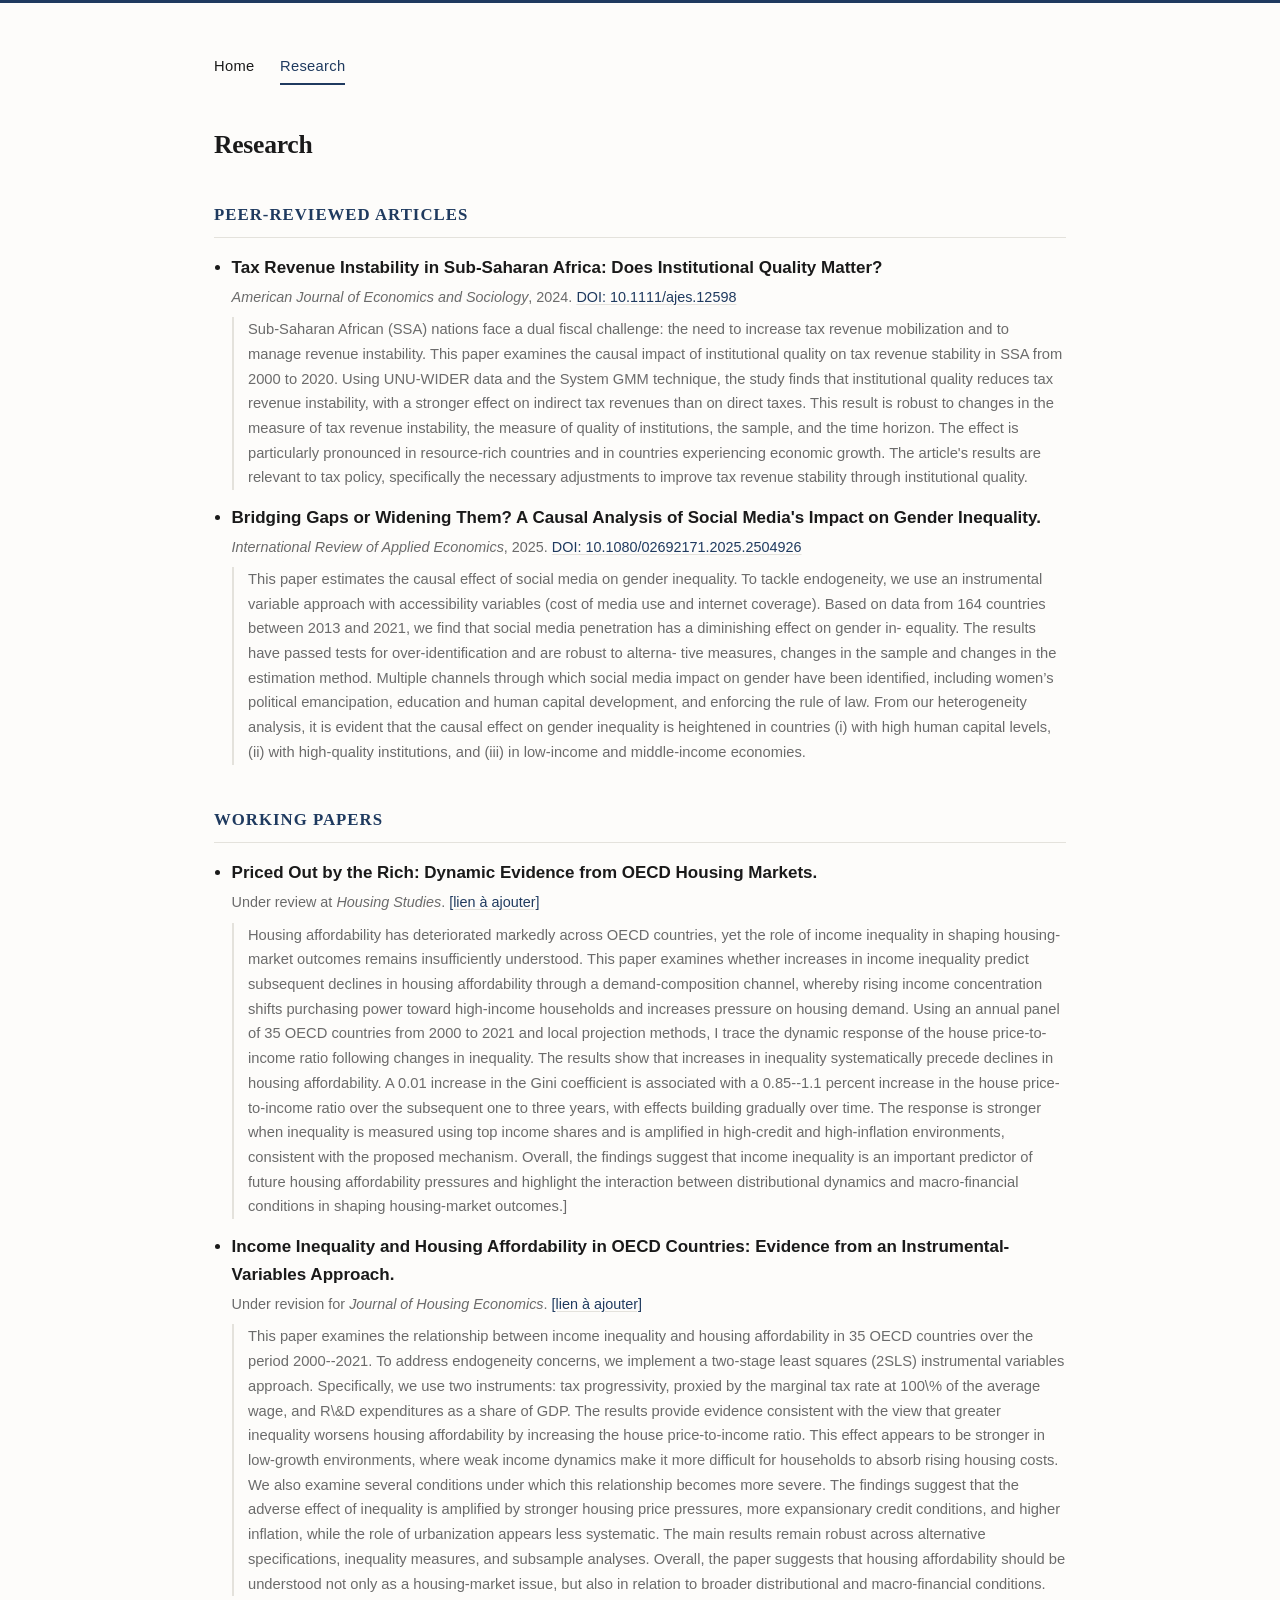
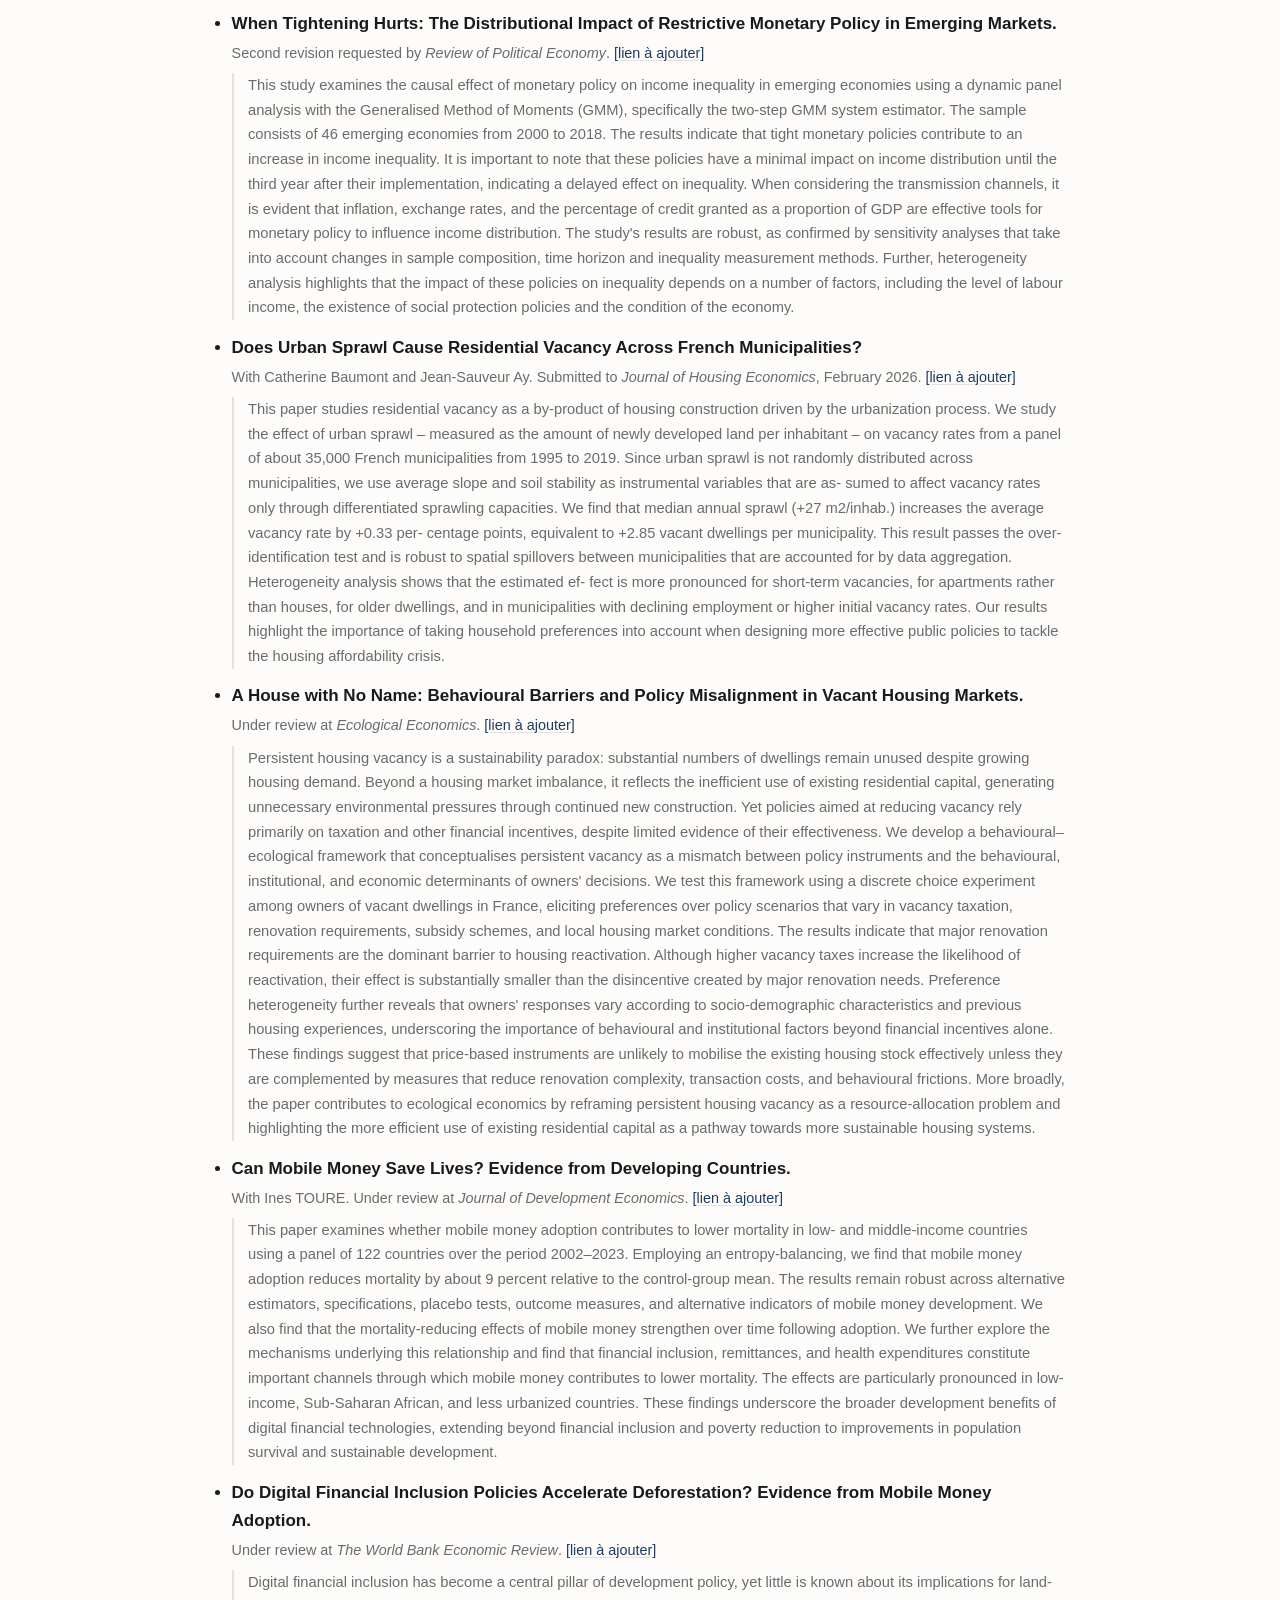
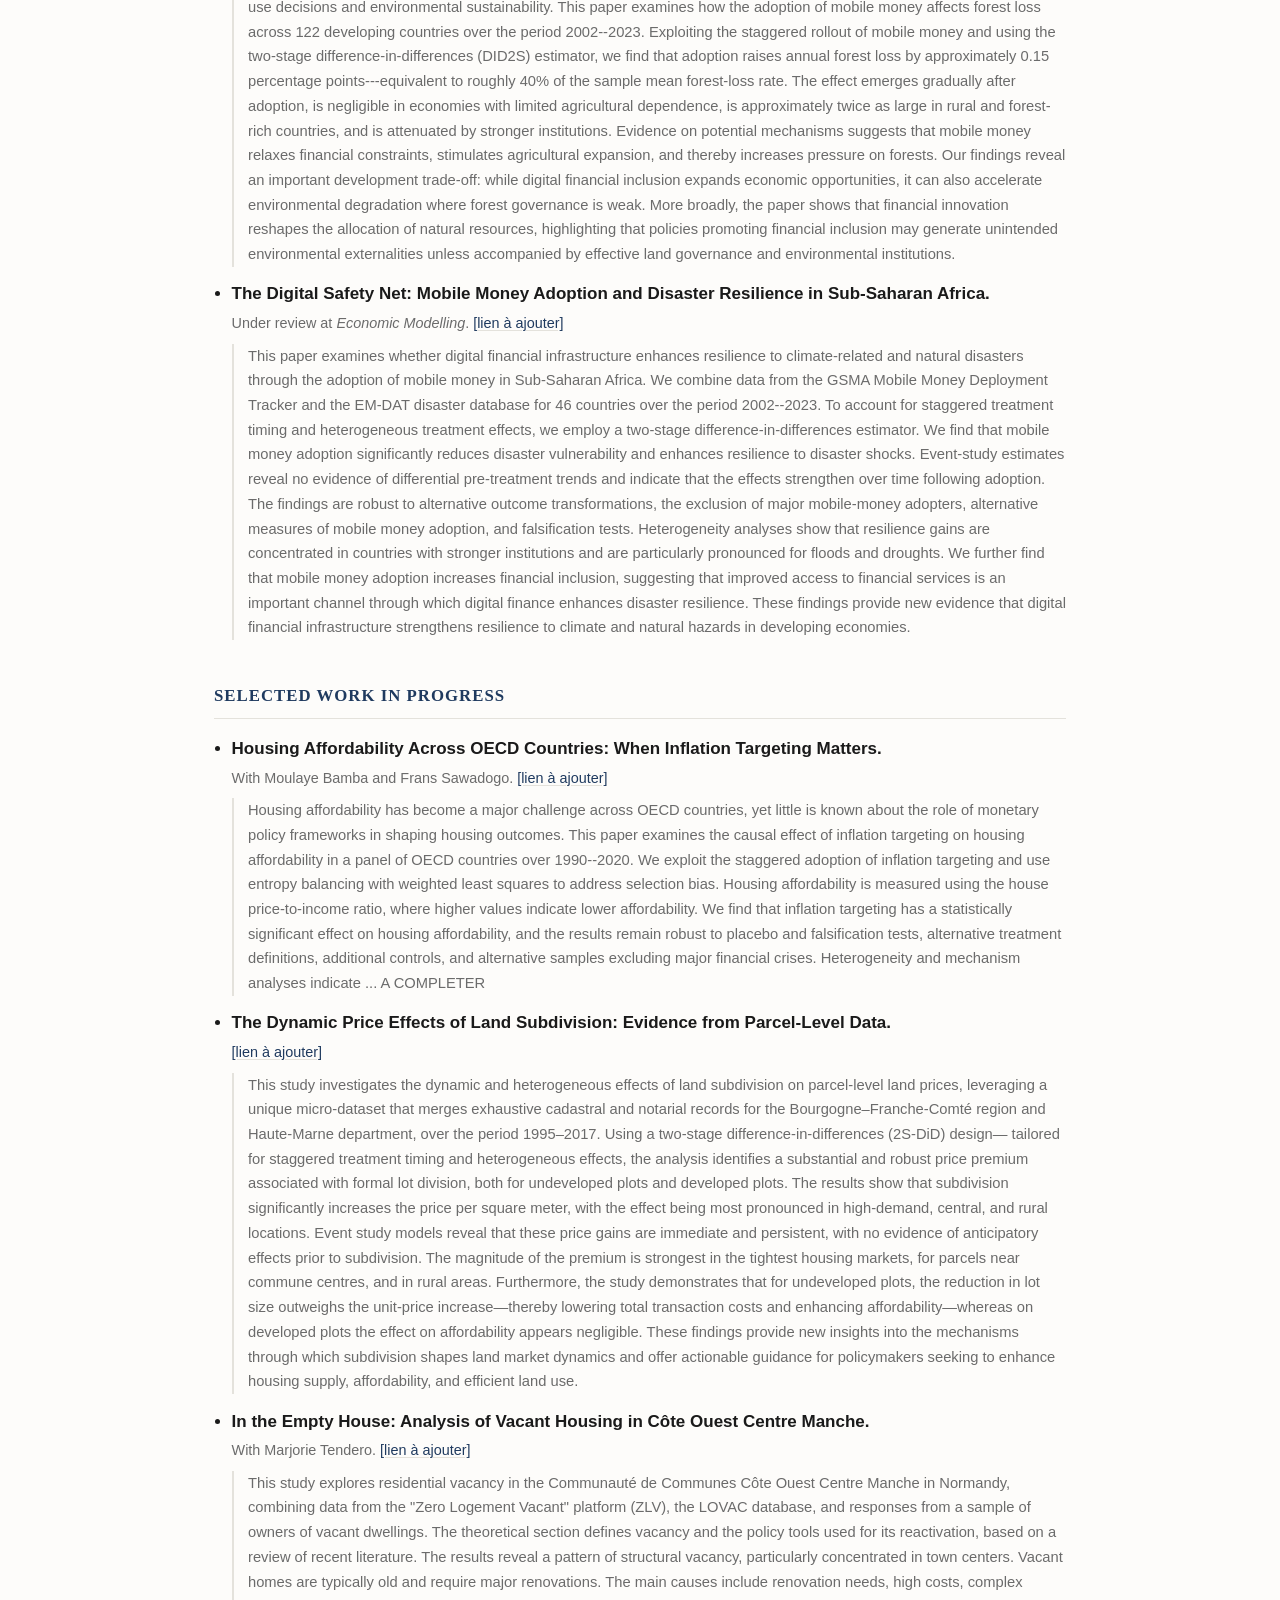
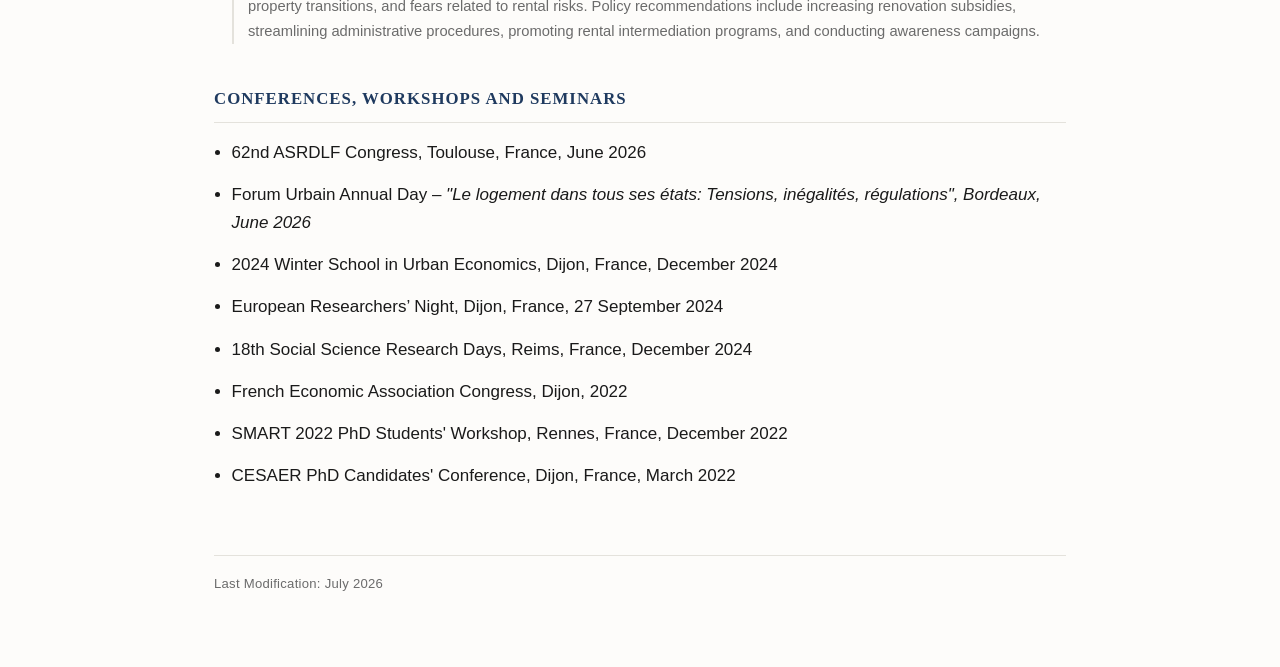
==== commit 754dfa73: "Update research.html" ====
--- a/research.html
+++ b/research.html
@@ -2,6 +2,7 @@
 <html lang="en">
 <head>
 <meta charset="UTF-8">
+<meta name="description" content="Research and publications by Mahamoudou Zoré — housing economics, development economics, and applied econometrics.">
 <meta name="viewport" content="width=device-width, initial-scale=1.0">
 <title>Research — Mahamoudou ZORE</title>
 <link rel="stylesheet" href="styles.css">
@@ -21,12 +22,12 @@
     <li>
       <span class="entry-title">Tax Revenue Instability in Sub-Saharan Africa: Does Institutional Quality Matter?</span><br>
       <span class="entry-meta"><em>American Journal of Economics and Sociology</em>, 2024. <a href="https://doi.org/10.1111/ajes.12598">DOI: 10.1111/ajes.12598</a></span>
-      <p class="abstract">[Sub-Saharan African (SSA) nations face a dual fiscal challenge: the need to increase tax revenue mobilization and to manage revenue instability. This paper examines the causal impact of institutional quality on tax revenue stability in SSA from 2000 to 2020. Using UNU-WIDER data and the System GMM technique, the study finds that institutional quality reduces tax revenue instability, with a stronger effect on indirect tax revenues than on direct taxes. This result is robust to changes in the measure of tax revenue instability, the measure of quality of institutions, the sample, and the time horizon. The effect is particularly pronounced in resource-rich countries and in countries experiencing economic growth. The article's results are relevant to tax policy, specifically the necessary adjustments to improve tax revenue stability through institutional quality.]</p>
+      <p class="abstract">Sub-Saharan African (SSA) nations face a dual fiscal challenge: the need to increase tax revenue mobilization and to manage revenue instability. This paper examines the causal impact of institutional quality on tax revenue stability in SSA from 2000 to 2020. Using UNU-WIDER data and the System GMM technique, the study finds that institutional quality reduces tax revenue instability, with a stronger effect on indirect tax revenues than on direct taxes. This result is robust to changes in the measure of tax revenue instability, the measure of quality of institutions, the sample, and the time horizon. The effect is particularly pronounced in resource-rich countries and in countries experiencing economic growth. The article's results are relevant to tax policy, specifically the necessary adjustments to improve tax revenue stability through institutional quality.</p>
     </li>
     <li>
       <span class="entry-title">Bridging Gaps or Widening Them? A Causal Analysis of Social Media's Impact on Gender Inequality.</span><br>
       <span class="entry-meta"><em>International Review of Applied Economics</em>, 2025. <a href="https://doi.org/10.1080/02692171.2025.2504926">DOI: 10.1080/02692171.2025.2504926</a></span>
-      <p class="abstract">[This paper estimates the causal effect of social media on gender inequality. To tackle endogeneity, we use an instrumental variable approach with accessibility variables (cost of media use and internet coverage). Based on data from 164 countries between 2013 and 2021, we find that social media penetration has a diminishing effect on gender in- equality. The results have passed tests for over-identification and are robust to alterna- tive measures, changes in the sample and changes in the estimation method. Multiple channels through which social media impact on gender have been identified, including women’s political emancipation, education and human capital development, and enforcing the rule of law. From our heterogeneity analysis, it is evident that the causal effect on gender inequality is heightened in countries (i) with high human capital levels, (ii) with high-quality institutions, and (iii) in low-income and middle-income economies.]</p>
+      <p class="abstract">This paper estimates the causal effect of social media on gender inequality. To tackle endogeneity, we use an instrumental variable approach with accessibility variables (cost of media use and internet coverage). Based on data from 164 countries between 2013 and 2021, we find that social media penetration has a diminishing effect on gender in- equality. The results have passed tests for over-identification and are robust to alterna- tive measures, changes in the sample and changes in the estimation method. Multiple channels through which social media impact on gender have been identified, including women’s political emancipation, education and human capital development, and enforcing the rule of law. From our heterogeneity analysis, it is evident that the causal effect on gender inequality is heightened in countries (i) with high human capital levels, (ii) with high-quality institutions, and (iii) in low-income and middle-income economies.</p>
     </li>
   </ul>
 
@@ -35,24 +36,24 @@
     <li>
       <span class="entry-title">Priced Out by the Rich: Dynamic Evidence from OECD Housing Markets.</span>
       <span class="entry-meta">Under review at <em>Housing Studies</em>. <a href="#">[lien à ajouter]</a></span>
-      <p class="abstract">[Housing affordability has deteriorated markedly across OECD countries, yet the role of income inequality in shaping housing-market outcomes remains insufficiently understood. This paper examines whether increases in income inequality predict subsequent declines in housing affordability through a demand-composition channel, whereby rising income concentration shifts purchasing power toward high-income households and increases pressure on housing demand. Using an annual panel of 35 OECD countries from 2000 to 2021 and local projection methods, I trace the dynamic response of the house price-to-income ratio following changes in inequality.
+      <p class="abstract">Housing affordability has deteriorated markedly across OECD countries, yet the role of income inequality in shaping housing-market outcomes remains insufficiently understood. This paper examines whether increases in income inequality predict subsequent declines in housing affordability through a demand-composition channel, whereby rising income concentration shifts purchasing power toward high-income households and increases pressure on housing demand. Using an annual panel of 35 OECD countries from 2000 to 2021 and local projection methods, I trace the dynamic response of the house price-to-income ratio following changes in inequality.
 The results show that increases in inequality systematically precede declines in housing affordability. A 0.01 increase in the Gini coefficient is associated with a 0.85--1.1 percent increase in the house price-to-income ratio over the subsequent one to three years, with effects building gradually over time. The response is stronger when inequality is measured using top income shares and is amplified in high-credit and high-inflation environments, consistent with the proposed mechanism.
 Overall, the findings suggest that income inequality is an important predictor of future housing affordability pressures and highlight the interaction between distributional dynamics and macro-financial conditions in shaping housing-market outcomes.]</p>
     </li>
     <li>
       <span class="entry-title">Income Inequality and Housing Affordability in OECD Countries: Evidence from an Instrumental-Variables Approach.</span>
       <span class="entry-meta">Under revision for <em>Journal of Housing Economics</em>. <a href="#">[lien à ajouter]</a></span>
-      <p class="abstract">[This paper examines the relationship between income inequality and housing affordability in 35 OECD countries over the period 2000--2021. To address endogeneity concerns, we implement a two-stage least squares (2SLS) instrumental variables approach. Specifically, we use two instruments: tax progressivity, proxied by the marginal tax rate at 100\% of the average wage, and R\&D expenditures as a share of GDP. The results provide evidence consistent with the view that greater inequality worsens housing affordability by increasing the house price-to-income ratio. This effect appears to be stronger in low-growth environments, where weak income dynamics make it more difficult for households to absorb rising housing costs. We also examine several conditions under which this relationship becomes more severe. The findings suggest that the adverse effect of inequality is amplified by stronger housing price pressures, more expansionary credit conditions, and higher inflation, while the role of urbanization appears less systematic. The main results remain robust across alternative specifications, inequality measures, and subsample analyses. Overall, the paper suggests that housing affordability should be understood not only as a housing-market issue, but also in relation to broader distributional and macro-financial conditions.]</p>
+      <p class="abstract">This paper examines the relationship between income inequality and housing affordability in 35 OECD countries over the period 2000--2021. To address endogeneity concerns, we implement a two-stage least squares (2SLS) instrumental variables approach. Specifically, we use two instruments: tax progressivity, proxied by the marginal tax rate at 100\% of the average wage, and R\&D expenditures as a share of GDP. The results provide evidence consistent with the view that greater inequality worsens housing affordability by increasing the house price-to-income ratio. This effect appears to be stronger in low-growth environments, where weak income dynamics make it more difficult for households to absorb rising housing costs. We also examine several conditions under which this relationship becomes more severe. The findings suggest that the adverse effect of inequality is amplified by stronger housing price pressures, more expansionary credit conditions, and higher inflation, while the role of urbanization appears less systematic. The main results remain robust across alternative specifications, inequality measures, and subsample analyses. Overall, the paper suggests that housing affordability should be understood not only as a housing-market issue, but also in relation to broader distributional and macro-financial conditions.</p>
     </li>
     <li>
       <span class="entry-title">When Tightening Hurts: The Distributional Impact of Restrictive Monetary Policy in Emerging Markets.</span>
       <span class="entry-meta">Second revision requested by <em>Review of Political Economy</em>. <a href="#">[lien à ajouter]</a></span>
-      <p class="abstract">[This study examines the causal effect of monetary policy on income inequality in emerging economies using a dynamic panel analysis with the Generalised Method of Moments (GMM), specifically the two-step GMM system estimator. The sample consists of 46 emerging economies from 2000 to 2018. The results indicate that tight monetary policies contribute to an increase in income inequality. It is important to note that these policies have a minimal impact on income distribution until the third year after their implementation, indicating a delayed effect on inequality. When considering the transmission channels, it is evident that inflation, exchange rates, and the percentage of credit granted as a proportion of GDP are effective tools for monetary policy to influence income distribution. The study's results are robust, as confirmed by sensitivity analyses that take into account changes in sample composition, time horizon and inequality measurement methods. Further, heterogeneity analysis highlights that the impact of these policies on inequality depends on a number of factors, including the level of labour income, the existence of social protection policies and the condition of the economy.]</p>
+      <p class="abstract">This study examines the causal effect of monetary policy on income inequality in emerging economies using a dynamic panel analysis with the Generalised Method of Moments (GMM), specifically the two-step GMM system estimator. The sample consists of 46 emerging economies from 2000 to 2018. The results indicate that tight monetary policies contribute to an increase in income inequality. It is important to note that these policies have a minimal impact on income distribution until the third year after their implementation, indicating a delayed effect on inequality. When considering the transmission channels, it is evident that inflation, exchange rates, and the percentage of credit granted as a proportion of GDP are effective tools for monetary policy to influence income distribution. The study's results are robust, as confirmed by sensitivity analyses that take into account changes in sample composition, time horizon and inequality measurement methods. Further, heterogeneity analysis highlights that the impact of these policies on inequality depends on a number of factors, including the level of labour income, the existence of social protection policies and the condition of the economy.</p>
     </li>
     <li>
       <span class="entry-title">Does Urban Sprawl Cause Residential Vacancy Across French Municipalities?</span>
       <span class="entry-meta">With Catherine Baumont and Jean-Sauveur Ay. Submitted to <em>Journal of Housing Economics</em>, February 2026. <a href="#">[lien à ajouter]</a></span>
-      <p class="abstract">[This paper studies residential vacancy as a by-product of housing construction driven by
+      <p class="abstract">This paper studies residential vacancy as a by-product of housing construction driven by
 the urbanization process. We study the effect of urban sprawl – measured as the amount of
 newly developed land per inhabitant – on vacancy rates from a panel of about 35,000 French
 municipalities from 1995 to 2019. Since urban sprawl is not randomly distributed across
@@ -65,31 +66,31 @@
 fect is more pronounced for short-term vacancies, for apartments rather than houses, for
 older dwellings, and in municipalities with declining employment or higher initial vacancy
 rates. Our results highlight the importance of taking household preferences into account
-when designing more effective public policies to tackle the housing affordability crisis.]</p>
+when designing more effective public policies to tackle the housing affordability crisis.</p>
     </li>
     <li>
       <span class="entry-title">A House with No Name: Behavioural Barriers and Policy Misalignment in Vacant Housing Markets.</span>
       <span class="entry-meta">Under review at <em>Ecological Economics</em>. <a href="#">[lien à ajouter]</a></span>
-      <p class="abstract">[Persistent housing vacancy is a sustainability paradox: substantial numbers of dwellings remain unused despite growing housing demand. Beyond a housing market imbalance, it reflects the inefficient use of existing residential capital, generating unnecessary environmental pressures through continued new construction. Yet policies aimed at reducing vacancy rely primarily on taxation and other financial incentives, despite limited evidence of their effectiveness.
+      <p class="abstract">Persistent housing vacancy is a sustainability paradox: substantial numbers of dwellings remain unused despite growing housing demand. Beyond a housing market imbalance, it reflects the inefficient use of existing residential capital, generating unnecessary environmental pressures through continued new construction. Yet policies aimed at reducing vacancy rely primarily on taxation and other financial incentives, despite limited evidence of their effectiveness.
 We develop a behavioural–ecological framework that conceptualises persistent vacancy as a mismatch between policy instruments and the behavioural, institutional, and economic determinants of owners' decisions. We test this framework using a discrete choice experiment among owners of vacant dwellings in France, eliciting preferences over policy scenarios that vary in vacancy taxation, renovation requirements, subsidy schemes, and local housing market conditions.
 The results indicate that major renovation requirements are the dominant barrier to housing reactivation.  Although higher vacancy taxes increase the likelihood of reactivation, their effect is substantially smaller than the disincentive created by major renovation needs. Preference heterogeneity further reveals that owners' responses vary according to socio-demographic characteristics and previous housing experiences, underscoring the importance of behavioural and institutional factors beyond financial incentives alone.
 These findings suggest that price-based instruments are unlikely to mobilise the existing housing stock effectively unless they are complemented by measures that reduce renovation complexity, transaction costs, and behavioural frictions. More broadly, the paper contributes to ecological economics by reframing persistent housing vacancy as a resource-allocation problem and highlighting the more efficient use of existing residential capital as a pathway towards more sustainable housing systems.
-]</p>
+</p>
     </li>
     <li>
       <span class="entry-title">Can Mobile Money Save Lives? Evidence from Developing Countries.</span>
       <span class="entry-meta">With Ines TOURE. Under review at <em>Journal of Development Economics</em>. <a href="#">[lien à ajouter]</a></span>
-      <p class="abstract">[This paper examines whether mobile money adoption contributes to lower mortality in low- and middle-income countries using a panel of 122 countries over the period 2002–2023. Employing an entropy-balancing, we find that mobile money adoption reduces mortality by about 9 percent relative to the control-group mean. The results remain robust across alternative estimators, specifications, placebo tests, outcome measures, and alternative indicators of mobile money development. We also find that the mortality-reducing effects of mobile money strengthen over time following adoption. We further explore the mechanisms underlying this relationship and find that financial inclusion, remittances, and health expenditures constitute important channels through which mobile money contributes to lower mortality. The effects are particularly pronounced in low-income, Sub-Saharan African, and less urbanized countries. These findings underscore the broader development benefits of digital financial technologies, extending beyond financial inclusion and poverty reduction to improvements in population survival and sustainable development.]</p>
+      <p class="abstract">This paper examines whether mobile money adoption contributes to lower mortality in low- and middle-income countries using a panel of 122 countries over the period 2002–2023. Employing an entropy-balancing, we find that mobile money adoption reduces mortality by about 9 percent relative to the control-group mean. The results remain robust across alternative estimators, specifications, placebo tests, outcome measures, and alternative indicators of mobile money development. We also find that the mortality-reducing effects of mobile money strengthen over time following adoption. We further explore the mechanisms underlying this relationship and find that financial inclusion, remittances, and health expenditures constitute important channels through which mobile money contributes to lower mortality. The effects are particularly pronounced in low-income, Sub-Saharan African, and less urbanized countries. These findings underscore the broader development benefits of digital financial technologies, extending beyond financial inclusion and poverty reduction to improvements in population survival and sustainable development.</p>
     </li>
     <li>
       <span class="entry-title">Do Digital Financial Inclusion Policies Accelerate Deforestation? Evidence from Mobile Money Adoption.</span>
       <span class="entry-meta">Under review at <em>The World Bank Economic Review</em>. <a href="#">[lien à ajouter]</a></span>
-      <p class="abstract">[Digital financial inclusion has become a central pillar of development policy, yet little is known about its implications for land-use decisions and environmental sustainability. This paper examines how the adoption of mobile money affects forest loss across 122 developing countries over the period 2002--2023. Exploiting the staggered rollout of mobile money and using the two-stage difference-in-differences (DID2S) estimator, we find that adoption raises annual forest loss by approximately 0.15 percentage points---equivalent to roughly 40% of the sample mean forest-loss rate. The effect emerges gradually after adoption, is negligible in economies with limited agricultural dependence, is approximately twice as large in rural and forest-rich countries, and is attenuated by stronger institutions.  Evidence on potential mechanisms suggests that mobile money relaxes financial constraints, stimulates agricultural expansion, and thereby increases pressure on forests. Our findings reveal an important development trade-off: while digital financial inclusion expands economic opportunities, it can also accelerate environmental degradation where forest governance is weak. More broadly, the paper shows that financial innovation reshapes the allocation of natural resources, highlighting that policies promoting financial inclusion may generate unintended environmental externalities unless accompanied by effective land governance and environmental institutions.]</p>
+      <p class="abstract">Digital financial inclusion has become a central pillar of development policy, yet little is known about its implications for land-use decisions and environmental sustainability. This paper examines how the adoption of mobile money affects forest loss across 122 developing countries over the period 2002--2023. Exploiting the staggered rollout of mobile money and using the two-stage difference-in-differences (DID2S) estimator, we find that adoption raises annual forest loss by approximately 0.15 percentage points---equivalent to roughly 40% of the sample mean forest-loss rate. The effect emerges gradually after adoption, is negligible in economies with limited agricultural dependence, is approximately twice as large in rural and forest-rich countries, and is attenuated by stronger institutions.  Evidence on potential mechanisms suggests that mobile money relaxes financial constraints, stimulates agricultural expansion, and thereby increases pressure on forests. Our findings reveal an important development trade-off: while digital financial inclusion expands economic opportunities, it can also accelerate environmental degradation where forest governance is weak. More broadly, the paper shows that financial innovation reshapes the allocation of natural resources, highlighting that policies promoting financial inclusion may generate unintended environmental externalities unless accompanied by effective land governance and environmental institutions.</p>
     </li>
     <li>
       <span class="entry-title">The Digital Safety Net: Mobile Money Adoption and Disaster Resilience in Sub-Saharan Africa.</span>
       <span class="entry-meta">Under review at <em> Economic Modelling</em>. <a href="#">[lien à ajouter]</a></span>
-      <p class="abstract">This paper examines whether digital financial infrastructure enhances resilience to climate-related and natural disasters through the adoption of mobile money in Sub-Saharan Africa. We combine data from the GSMA Mobile Money Deployment Tracker and the EM-DAT disaster database for 46 countries over the period 2002--2023. To account for staggered treatment timing and heterogeneous treatment effects, we employ a two-stage difference-in-differences estimator. We find that mobile money adoption significantly reduces disaster vulnerability and enhances resilience to disaster shocks. Event-study estimates reveal no evidence of differential pre-treatment trends and indicate that the effects strengthen over time following adoption. The findings are robust to alternative outcome transformations, the exclusion of major mobile-money adopters, alternative measures of mobile money adoption, and falsification tests. Heterogeneity analyses show that resilience gains are concentrated in countries with stronger institutions and are particularly pronounced for floods and droughts. We further find that mobile money adoption increases financial inclusion, suggesting that improved access to financial services is an important channel through which digital finance enhances disaster resilience. These findings provide new evidence that digital financial infrastructure strengthens resilience to climate and natural hazards in developing economies.]</p>
+      <p class="abstract">This paper examines whether digital financial infrastructure enhances resilience to climate-related and natural disasters through the adoption of mobile money in Sub-Saharan Africa. We combine data from the GSMA Mobile Money Deployment Tracker and the EM-DAT disaster database for 46 countries over the period 2002--2023. To account for staggered treatment timing and heterogeneous treatment effects, we employ a two-stage difference-in-differences estimator. We find that mobile money adoption significantly reduces disaster vulnerability and enhances resilience to disaster shocks. Event-study estimates reveal no evidence of differential pre-treatment trends and indicate that the effects strengthen over time following adoption. The findings are robust to alternative outcome transformations, the exclusion of major mobile-money adopters, alternative measures of mobile money adoption, and falsification tests. Heterogeneity analyses show that resilience gains are concentrated in countries with stronger institutions and are particularly pronounced for floods and droughts. We further find that mobile money adoption increases financial inclusion, suggesting that improved access to financial services is an important channel through which digital finance enhances disaster resilience. These findings provide new evidence that digital financial infrastructure strengthens resilience to climate and natural hazards in developing economies.</p>
     </li>
   </ul>
 
@@ -98,17 +99,17 @@
     <li>
       <span class="entry-title">Housing Affordability Across OECD Countries: When Inflation Targeting Matters.</span>
       <span class="entry-meta">With Moulaye Bamba and Frans Sawadogo. <a href="#">[lien à ajouter]</a></span>
-      <p class="abstract">[Housing affordability has become a major challenge across OECD countries, yet little is known about the role of monetary policy frameworks in shaping housing outcomes. This paper examines the causal effect of inflation targeting on housing affordability in a panel of OECD countries over 1990--2020. We exploit the staggered adoption of inflation targeting and use entropy balancing with weighted least squares to address selection bias. Housing affordability is measured using the house price-to-income ratio, where higher values indicate lower affordability. We find that inflation targeting has a statistically significant effect on housing affordability, and the results remain robust to placebo and falsification tests, alternative treatment definitions, additional controls, and alternative samples excluding major financial crises. Heterogeneity and mechanism analyses indicate ... A COMPLETER]</p>
+      <p class="abstract">Housing affordability has become a major challenge across OECD countries, yet little is known about the role of monetary policy frameworks in shaping housing outcomes. This paper examines the causal effect of inflation targeting on housing affordability in a panel of OECD countries over 1990--2020. We exploit the staggered adoption of inflation targeting and use entropy balancing with weighted least squares to address selection bias. Housing affordability is measured using the house price-to-income ratio, where higher values indicate lower affordability. We find that inflation targeting has a statistically significant effect on housing affordability, and the results remain robust to placebo and falsification tests, alternative treatment definitions, additional controls, and alternative samples excluding major financial crises. Heterogeneity and mechanism analyses indicate ... A COMPLETER</p>
     </li>
     <li>
       <span class="entry-title">The Dynamic Price Effects of Land Subdivision: Evidence from Parcel-Level Data.</span>
       <span class="entry-meta"><a href="#">[lien à ajouter]</a></span>
-      <p class="abstract">[This study investigates the dynamic and heterogeneous effects of land subdivision on parcel-level land prices, leveraging a unique micro-dataset that merges exhaustive cadastral and notarial records for the Bourgogne–Franche-Comté region and Haute-Marne department, over the period 1995–2017. Using a two‐stage difference‐in‐differences (2S‐DiD) design— tailored for staggered treatment timing and heterogeneous effects, the analysis identifies a substantial and robust price premium associated with formal lot division, both for undeveloped plots and developed plots. The results show that subdivision significantly increases the price per square meter, with the effect being most pronounced in high-demand, central, and rural locations. Event study models reveal that these price gains are immediate and persistent, with no evidence of anticipatory effects prior to subdivision. The magnitude of the premium is strongest in the tightest housing markets, for parcels near commune centres, and in rural areas. Furthermore, the study demonstrates that for undeveloped plots, the reduction in lot size outweighs the unit-price increase—thereby lowering total transaction costs and enhancing affordability—whereas on developed plots the effect on affordability appears negligible. These findings provide new insights into the mechanisms through which subdivision shapes land market dynamics and offer actionable guidance for policymakers seeking to enhance housing supply, affordability, and efficient land use.]</p>
+      <p class="abstract">This study investigates the dynamic and heterogeneous effects of land subdivision on parcel-level land prices, leveraging a unique micro-dataset that merges exhaustive cadastral and notarial records for the Bourgogne–Franche-Comté region and Haute-Marne department, over the period 1995–2017. Using a two‐stage difference‐in‐differences (2S‐DiD) design— tailored for staggered treatment timing and heterogeneous effects, the analysis identifies a substantial and robust price premium associated with formal lot division, both for undeveloped plots and developed plots. The results show that subdivision significantly increases the price per square meter, with the effect being most pronounced in high-demand, central, and rural locations. Event study models reveal that these price gains are immediate and persistent, with no evidence of anticipatory effects prior to subdivision. The magnitude of the premium is strongest in the tightest housing markets, for parcels near commune centres, and in rural areas. Furthermore, the study demonstrates that for undeveloped plots, the reduction in lot size outweighs the unit-price increase—thereby lowering total transaction costs and enhancing affordability—whereas on developed plots the effect on affordability appears negligible. These findings provide new insights into the mechanisms through which subdivision shapes land market dynamics and offer actionable guidance for policymakers seeking to enhance housing supply, affordability, and efficient land use.</p>
     </li>
     <li>
       <span class="entry-title">In the Empty House: Analysis of Vacant Housing in Côte Ouest Centre Manche.</span>
       <span class="entry-meta">With Marjorie Tendero. <a href="#">[lien à ajouter]</a></span>
-      <p class="abstract">[This study explores residential vacancy in the Communauté de Communes Côte Ouest Centre Manche in Normandy, combining data from the "Zero Logement Vacant" platform (ZLV), the LOVAC database, and responses from a sample of owners of vacant dwellings. The theoretical section defines vacancy and the policy tools used for its reactivation, based on a review of recent literature. The results reveal a pattern of structural vacancy, particularly concentrated in town centers. Vacant homes are typically old and require major renovations. The main causes include renovation needs, high costs, complex property transitions, and fears related to rental risks. Policy recommendations include increasing renovation subsidies, streamlining administrative procedures, promoting rental intermediation programs, and conducting awareness campaigns.]</p>
+      <p class="abstract">This study explores residential vacancy in the Communauté de Communes Côte Ouest Centre Manche in Normandy, combining data from the "Zero Logement Vacant" platform (ZLV), the LOVAC database, and responses from a sample of owners of vacant dwellings. The theoretical section defines vacancy and the policy tools used for its reactivation, based on a review of recent literature. The results reveal a pattern of structural vacancy, particularly concentrated in town centers. Vacant homes are typically old and require major renovations. The main causes include renovation needs, high costs, complex property transitions, and fears related to rental risks. Policy recommendations include increasing renovation subsidies, streamlining administrative procedures, promoting rental intermediation programs, and conducting awareness campaigns.</p>
     </li>
   </ul>
 
--- a/styles.css
+++ b/styles.css
@@ -5,31 +5,40 @@
   --accent-soft: #4a6a8f;
   --rule: #e4e2dc;
   --bg: #fdfcfa;
-  --max: 700px;
-}
-
-* { box-sizing: border-box; }
-
-html { -webkit-text-size-adjust: 100%; }
+  --max: 900px;
+}
+
+* {
+  box-sizing: border-box;
+}
+
+html {
+  -webkit-text-size-adjust: 100%;
+  scroll-behavior: smooth;
+}
 
 body {
   margin: 0;
   background: var(--bg);
   color: var(--ink);
-  font-family: "Source Sans Pro", -apple-system, "Segoe UI", Helvetica, Arial, sans-serif;
+  font-family: "Source Sans Pro", -apple-system, BlinkMacSystemFont,
+               "Segoe UI", Helvetica, Arial, sans-serif;
   font-size: 17px;
   line-height: 1.68;
   border-top: 3px solid var(--accent);
 }
 
 .wrap {
+  width: 100%;
   max-width: var(--max);
   margin: 0 auto;
   padding: 3.2rem 1.5rem 4.5rem;
 }
 
-h1, h2 {
-  font-family: "Iowan Old Style", "Palatino Linotype", Palatino, Georgia, serif;
+h1,
+h2 {
+  font-family: "Iowan Old Style", "Palatino Linotype",
+               Palatino, Georgia, serif;
   font-weight: 600;
   letter-spacing: -0.01em;
   color: var(--ink);
@@ -49,7 +58,6 @@
   color: var(--accent);
   border-bottom: 1px solid var(--rule);
   padding-bottom: 0.5rem;
-  font-weight: 600;
 }
 
 .role {
@@ -60,6 +68,9 @@
 }
 
 nav {
+  display: flex;
+  flex-wrap: wrap;
+  gap: 0.7rem 1.6rem;
   margin-bottom: 2.8rem;
   font-size: 0.92rem;
   letter-spacing: 0.02em;
@@ -68,13 +79,14 @@
 nav a {
   color: var(--ink);
   text-decoration: none;
-  margin-right: 1.6rem;
   padding-bottom: 4px;
   border-bottom: 2px solid transparent;
   transition: border-color 0.15s ease, color 0.15s ease;
 }
 
-nav a:hover { color: var(--accent); }
+nav a:hover {
+  color: var(--accent);
+}
 
 nav a.active {
   border-bottom-color: var(--accent);
@@ -86,7 +98,6 @@
   gap: 1.9rem;
   align-items: flex-start;
   margin-bottom: 1.8rem;
-  flex-wrap: wrap;
 }
 
 .profile-row img {
@@ -95,10 +106,18 @@
   object-fit: cover;
   border-radius: 4px;
   flex-shrink: 0;
-  box-shadow: 0 1px 2px rgba(0,0,0,0.08);
+  box-shadow: 0 1px 2px rgba(0, 0, 0, 0.08);
+}
+
+.profile-content {
+  flex: 1;
+  min-width: 0;
 }
 
 .links {
+  display: flex;
+  flex-wrap: wrap;
+  gap: 0.45rem 1.1rem;
   margin: 0.7rem 0 0;
   font-size: 0.93rem;
 }
@@ -106,7 +125,6 @@
 .links a {
   color: var(--accent);
   text-decoration: none;
-  margin-right: 1.1rem;
   border-bottom: 1px solid transparent;
   transition: border-color 0.15s ease;
 }
@@ -115,32 +133,45 @@
   border-bottom-color: var(--accent-soft);
 }
 
-p { margin: 1rem 0; }
-
-ul { padding-left: 1.1rem; margin: 0.9rem 0; }
-li { margin-bottom: 0.85rem; }
+p {
+  margin: 1rem 0;
+}
+
+ul {
+  padding-left: 1.1rem;
+  margin: 0.9rem 0;
+}
+
+li {
+  margin-bottom: 0.85rem;
+}
 
 a {
   color: var(--accent);
   text-decoration-color: var(--rule);
-}
-
-a:hover { text-decoration-color: var(--accent); }
-
-.entry-title { font-weight: 600; }
+  text-underline-offset: 2px;
+}
+
+a:hover {
+  text-decoration-color: var(--accent);
+}
+
+.entry-title {
+  font-weight: 600;
+}
 
 .entry-meta {
-  color: var(--muted);
-  font-size: 0.9rem;
   display: block;
   margin-top: 0.15rem;
+  color: var(--muted);
+  font-size: 0.9rem;
 }
 
 .abstract {
-  color: var(--muted);
-  font-size: 0.92rem;
   margin: 0.5rem 0 0;
   padding-left: 0.9rem;
+  color: var(--muted);
+  font-size: 0.92rem;
   border-left: 2px solid var(--rule);
 }
 
@@ -153,7 +184,56 @@
   letter-spacing: 0.02em;
 }
 
+/* Tablets and small screens */
+@media (max-width: 700px) {
+  .wrap {
+    padding: 2.4rem 1.2rem 3.5rem;
+  }
+
+  nav {
+    margin-bottom: 2.2rem;
+  }
+}
+
+/* Smartphones */
 @media (max-width: 480px) {
-  .profile-row { flex-direction: column; }
-  h1 { font-size: 1.7rem; }
-}
+  body {
+    font-size: 16px;
+    line-height: 1.62;
+  }
+
+  .wrap {
+    padding: 2rem 1rem 3rem;
+  }
+
+  .profile-row {
+    flex-direction: column;
+    gap: 1rem;
+  }
+
+  .profile-row img {
+    width: 112px;
+    height: 112px;
+  }
+
+  h1 {
+    font-size: 1.75rem;
+  }
+
+  h2 {
+    margin-top: 2.2rem;
+  }
+
+  .role {
+    margin-bottom: 1.2rem;
+  }
+
+  nav {
+    gap: 0.55rem 1rem;
+    font-size: 0.9rem;
+  }
+
+  .links {
+    gap: 0.35rem 0.9rem;
+  }
+}
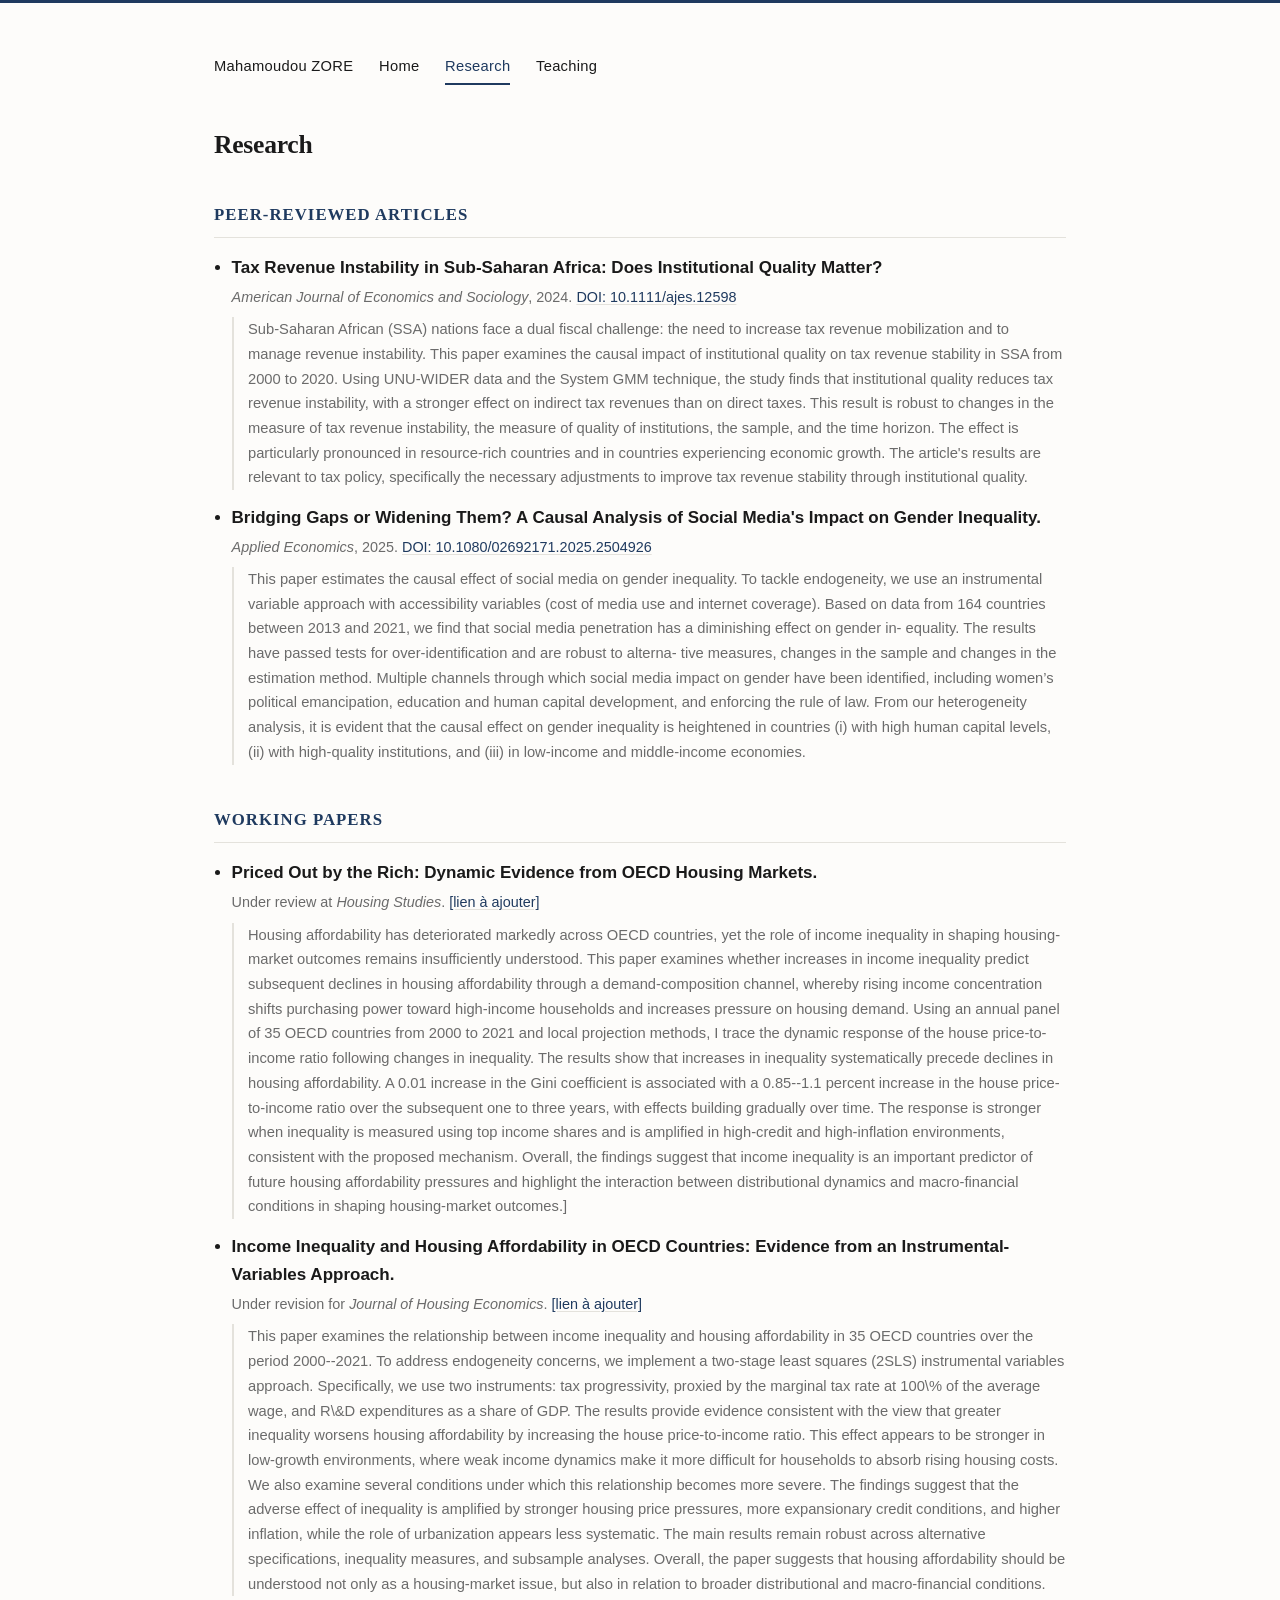
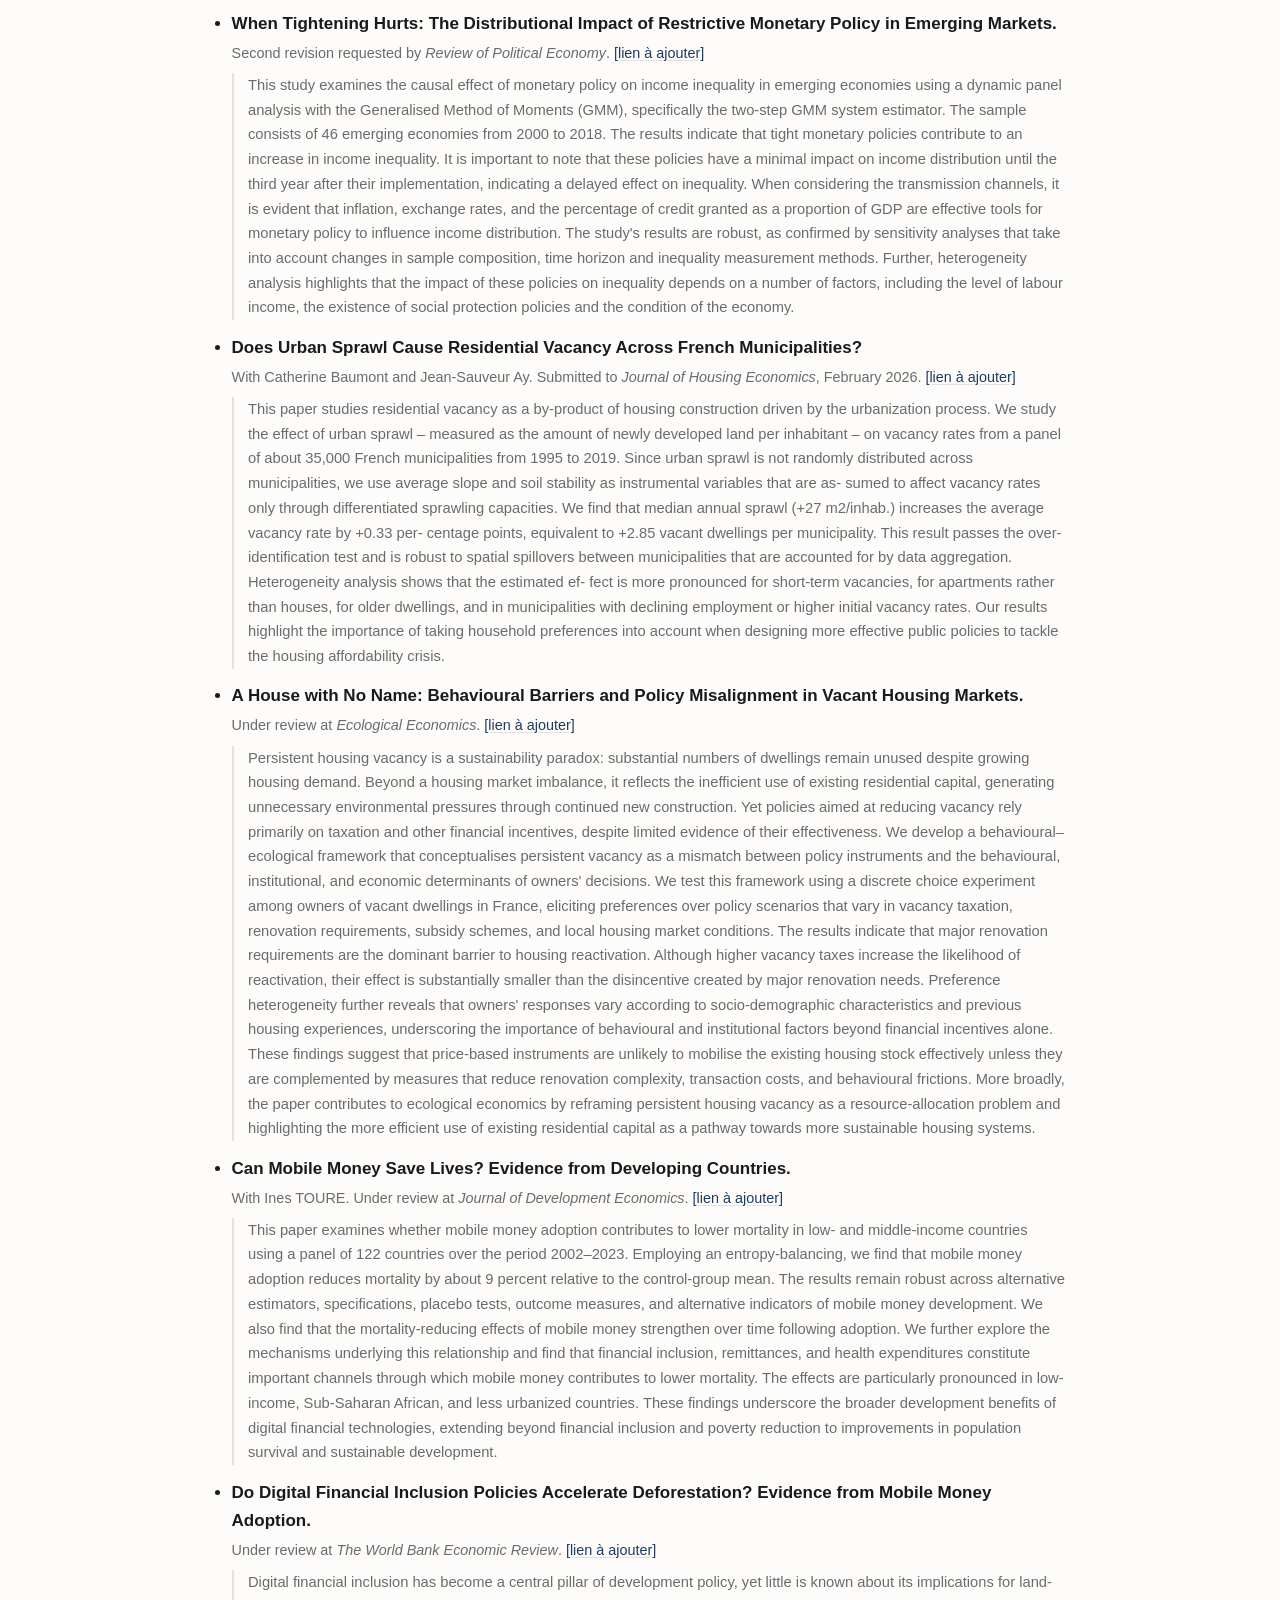
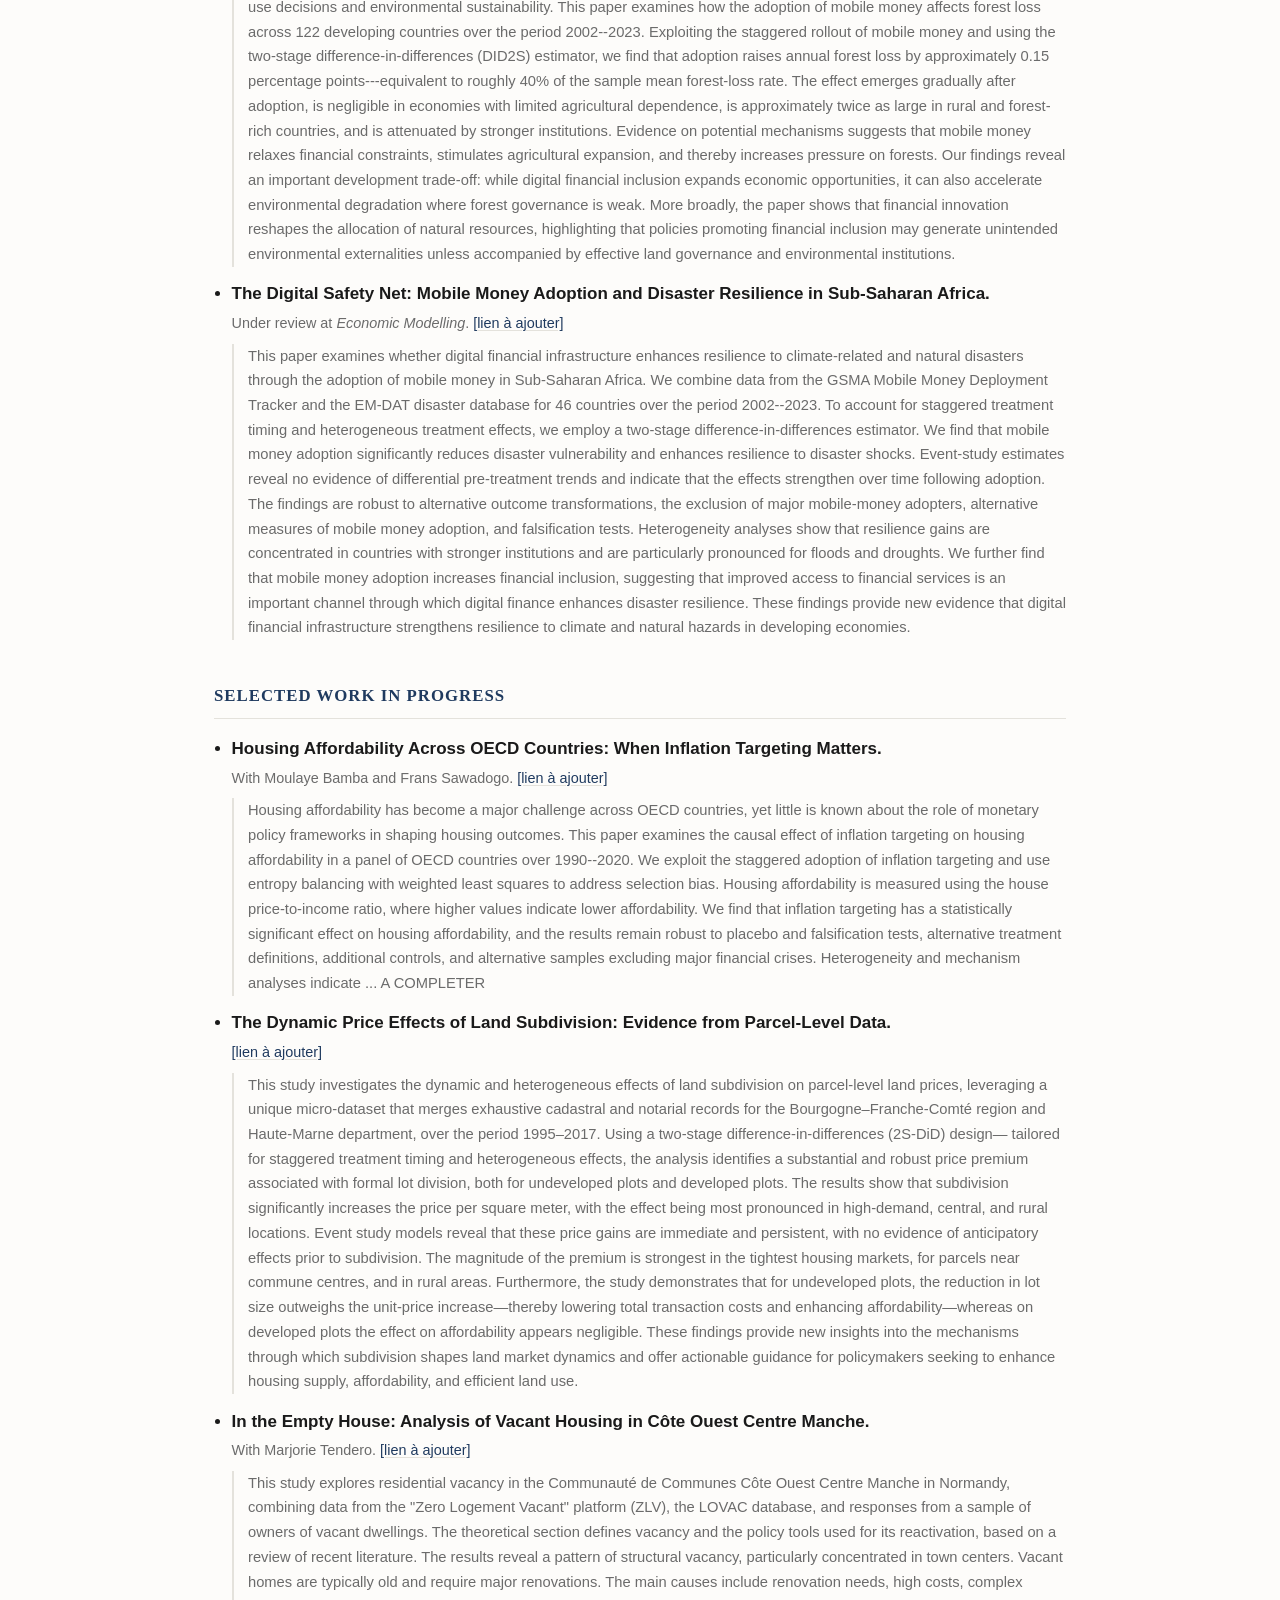
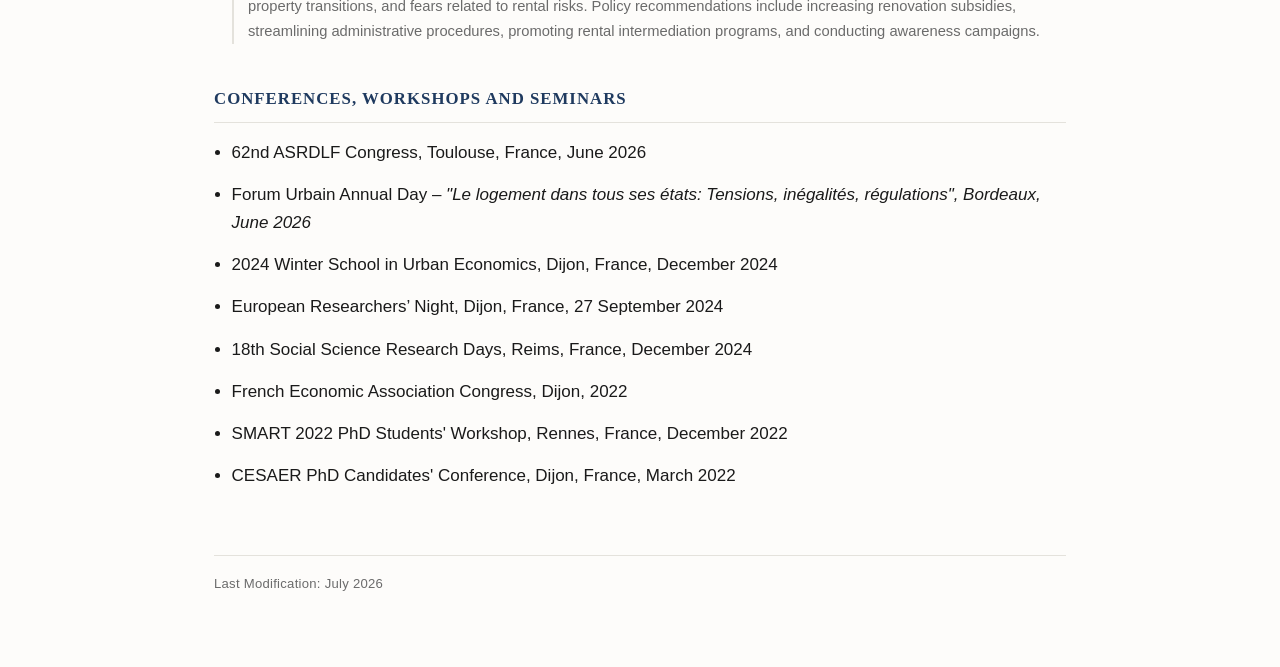
==== commit bb6486a9: "Add link to Mahamoudou ZORE in navigation" ====
--- a/research.html
+++ b/research.html
@@ -10,10 +10,13 @@
 <body>
 <div class="wrap">
 
+  
   <nav>
-    <a href="index.html">Home</a>
-    <a href="research.html" class="active">Research</a>
-  </nav>
+    <a href="index.html">Mahamoudou ZORE</a>
+  <a href="index.html">Home</a>
+  <a href="research.html" class="active">Research</a>
+  <a href="teaching.html">Teaching</a>
+</nav>
 
   <h1 style="font-size:1.6rem;">Research</h1>
 
@@ -26,7 +29,7 @@
     </li>
     <li>
       <span class="entry-title">Bridging Gaps or Widening Them? A Causal Analysis of Social Media's Impact on Gender Inequality.</span><br>
-      <span class="entry-meta"><em>International Review of Applied Economics</em>, 2025. <a href="https://doi.org/10.1080/02692171.2025.2504926">DOI: 10.1080/02692171.2025.2504926</a></span>
+      <span class="entry-meta"><em>Applied Economics</em>, 2025. <a href="https://doi.org/10.1080/02692171.2025.2504926">DOI: 10.1080/02692171.2025.2504926</a></span>
       <p class="abstract">This paper estimates the causal effect of social media on gender inequality. To tackle endogeneity, we use an instrumental variable approach with accessibility variables (cost of media use and internet coverage). Based on data from 164 countries between 2013 and 2021, we find that social media penetration has a diminishing effect on gender in- equality. The results have passed tests for over-identification and are robust to alterna- tive measures, changes in the sample and changes in the estimation method. Multiple channels through which social media impact on gender have been identified, including women’s political emancipation, education and human capital development, and enforcing the rule of law. From our heterogeneity analysis, it is evident that the causal effect on gender inequality is heightened in countries (i) with high human capital levels, (ii) with high-quality institutions, and (iii) in low-income and middle-income economies.</p>
     </li>
   </ul>
